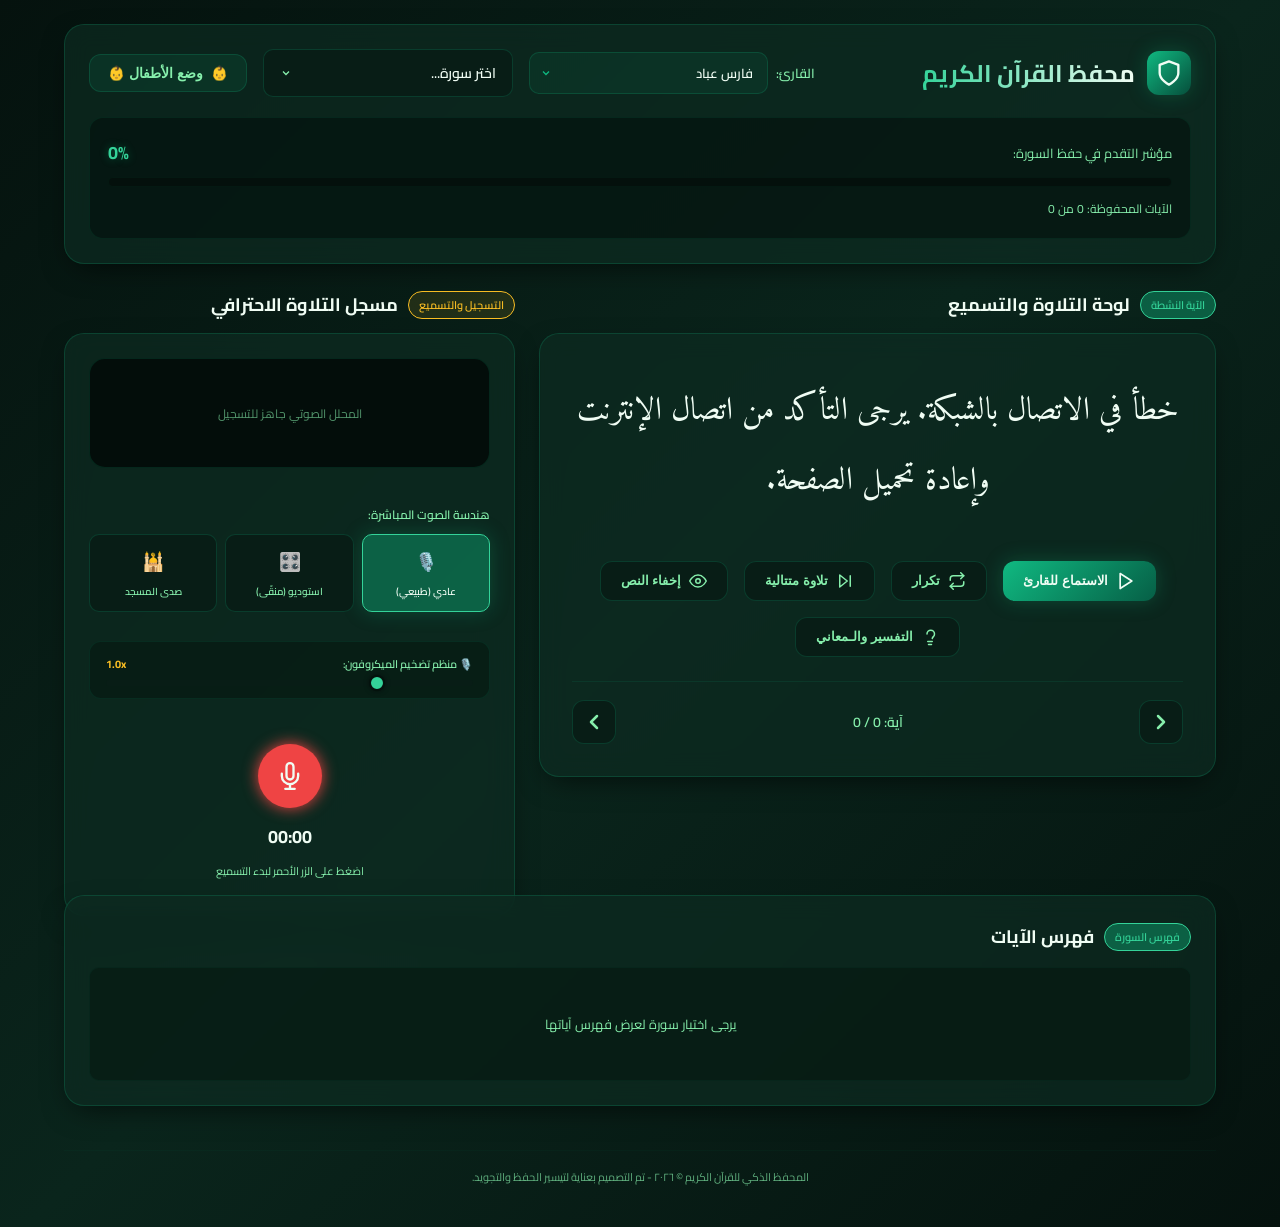
==== index.html @ 09eddca0 "إضافة قائمة الشيوخ الجدد (المنشاوي، الحصري، عبد الباسط، السديس، المعيقلي، والطنيجي) للتحفيظ" ====
<!DOCTYPE html>
<html lang="ar" dir="rtl">
<head>
    <meta charset="UTF-8">
    <meta name="viewport" content="width=device-width, initial-scale=1.0">
    <title>محفظ القرآن الكريم 🤲</title>
    
    <!-- Favicon (الشعار في المتصفح) -->
    <link rel="icon" type="image/svg+xml" href="data:image/svg+xml,%3Csvg xmlns='http://www.w3.org/2000/svg' viewBox='0 0 24 24' fill='%2310b981'%3E%3Cpath d='M12 22s8-4 8-10V5l-8-3-8 3v7c0 6 8 10 8 10z'/%3E%3C/svg%3E">
    
    <!-- وصف الموقع الأساسي للمتصفحات -->
    <meta name="description" content="تطبيق تفاعلي ذكي ومبسط لتسهيل حفظ وتسميع القرآن الكريم بصوتك، مع دعم صدى الصوت والتحقق التلقائي، ومصمم ليكون مناسباً وممتعاً للكبار والأطفال.">
    
    <!-- وسوم المعاينة للواتس اب ومنصات التواصل الاجتماعي (Open Graph / Facebook) -->
    <meta property="og:type" content="website">
    <meta property="og:title" content="محفظ القرآن الكريم 🤲">
    <meta property="og:description" content="تطبيق تفاعلي مبسط لحفظ وتسميع القرآن الكريم بصوتك. استمع للقراء المفضلين، سجل تلاوتك بصوت نقي أو بصدى صوت المسجد، وتابع تقدمك بكل سهولة. مناسب للأطفال والكبار.">
    <meta property="og:image" content="https://storm-aib.github.io/quran-memorizer/og-image.jpg">
    <meta property="og:image:secure_url" content="https://storm-aib.github.io/quran-memorizer/og-image.jpg">
    <meta property="og:image:type" content="image/jpeg">
    <meta property="og:image:width" content="1200">
    <meta property="og:image:height" content="630">
    
    <!-- Google Fonts: Amiri for Quranic Text, Cairo for Titles, Montserrat & Cairo for UI elements -->
    <link rel="preconnect" href="https://fonts.googleapis.com">
    <link rel="preconnect" href="https://fonts.gstatic.com" crossorigin>
    <link href="https://fonts.googleapis.com/css2?family=Amiri:ital,wght@0,400;0,700;1,400&family=Cairo:wght@400;600;700;800&family=Montserrat:wght@300;400;600;700&family=Reem+Kufi:wght@400;600;700&display=swap" rel="stylesheet">
    <link rel="stylesheet" href="styles.css">
</head>
<body>
    <!-- App Container -->
    <div class="app-container">
        
        <!-- 1. Header & Progress Tracker -->
        <header class="app-header">
            <div class="header-main">
                <div class="logo-area">
                    <div class="logo-icon">
                        <svg width="28" height="28" viewBox="0 0 24 24" fill="none" stroke="currentColor" stroke-width="2" stroke-linecap="round" stroke-linejoin="round"><path d="M12 22s8-4 8-10V5l-8-3-8 3v7c0 6 8 10 8 10z"/></svg>
                    </div>
                    <h1>محفظ القرآن الكريم <span class="kids-emoji">🤲</span></h1>
                </div>
                <div class="header-actions">
                    <!-- Reciter Selector -->
                    <div class="reciter-selector">
                        <label for="reciter-select">القارئ:</label>
                        <select id="reciter-select">
                            <option value="Fares_Abbad_64kbps" selected>فارس عباد</option>
                            <option value="Alafasy_64kbps">مشاري العفاسي</option>
                            <option value="Abdul_Basit_Murattal_64kbps">عبد الباسط عبد الصمد (مرتل)</option>
                            <option value="Minshawy_Murattal_128kbps">محمد صديق المنشاوي (مرتل)</option>
                            <option value="Minshawy_Teacher_128kbps">محمد صديق المنشاوي (المعلم 🧑‍🏫)</option>
                            <option value="Husary_64kbps">محمود خليل الحصري (مرتل)</option>
                            <option value="Husary_Muallim_128kbps">محمود خليل الحصري (المعلم 🧑‍🏫)</option>
                            <option value="Abdurrahmaan_As-Sudais_64kbps">عبد الرحمن السديس</option>
                            <option value="Maher_AlMuaiqly_64kbps">ماهر المعيقلي</option>
                            <option value="khalefa_al_tunaiji_64kbps">خليفة الطنيجي (المعلم للأطفال 🧒)</option>
                        </select>
                    </div>

                    <!-- Surah Search Select -->
                    <div class="search-select-container" id="surah-search-select">
                        <div class="search-select-trigger" id="surah-select-trigger">
                            <span id="selected-surah-label">اختر سورة...</span>
                            <svg width="12" height="12" viewBox="0 0 24 24" fill="none" stroke="currentColor" stroke-width="2.5"><polyline points="6 9 12 15 18 9"/></svg>
                        </div>
                        <div class="search-select-dropdown hidden" id="surah-select-dropdown">
                            <div class="search-select-search-box">
                                <input type="text" id="surah-search-input" placeholder="ابحث باسم السورة أو رقمها..." autocomplete="off">
                                <svg width="16" height="16" viewBox="0 0 24 24" fill="none" stroke="currentColor" stroke-width="2.5"><circle cx="11" cy="11" r="8"/><line x1="21" y1="21" x2="16.65" y2="16.65"/></svg>
                            </div>
                            <div class="search-select-options-list" id="surah-options-list">
                                <!-- Options will be dynamically injected here -->
                            </div>
                        </div>
                    </div>

                    <!-- Kids Mode Toggle -->
                    <button class="btn-toggle-kids" id="btn-kids-mode-toggle" title="تفعيل وضع الأطفال">
                        <span class="kids-mode-icon">👶</span>
                        <span class="kids-mode-label" id="kids-mode-label">وضع الأطفال</span>
                    </button>
                </div>
            </div>
            
            <!-- Memorization Tracker -->
            <div class="tracker-panel">
                <div class="tracker-info">
                    <span class="tracker-label">مؤشر التقدم في حفظ السورة:</span>
                    <span id="progress-text" class="tracker-percentage">0%</span>
                </div>
                <div class="progress-bar-container">
                    <div id="progress-fill" class="progress-bar-fill"></div>
                </div>
                <div class="tracker-stats-row">
                    <div class="tracker-stats">
                        <span id="recorded-count">الآيات المحفوظة: 0 من 0</span>
                    </div>
                    <div class="tracker-actions">
                        <button class="btn-tracker-action hidden" id="btn-play-user-surah" title="استمع للتسميع المتتالي الكامل بصوتك للسورة الحالية">
                            <svg class="icon-play" width="14" height="14" viewBox="0 0 24 24" fill="currentColor"><polygon points="5 3 19 12 5 21 5 3"/></svg>
                            <svg class="icon-pause hidden" width="14" height="14" viewBox="0 0 24 24" fill="currentColor"><rect x="6" y="4" width="4" height="16"/><rect x="14" y="4" width="4" height="16"/></svg>
                            <span>تشغيل تسميعي 🎧</span>
                        </button>
                        <button class="btn-tracker-action hidden" id="btn-export-user-surah" title="تجميع وتنزيل تلاوتك الكاملة للسورة بصيغة WAV">
                            <svg width="14" height="14" viewBox="0 0 24 24" fill="none" stroke="currentColor" stroke-width="2.5" stroke-linecap="round" stroke-linejoin="round"><path d="M21 15v4a2 2 0 0 1-2 2H5a2 2 0 0 1-2-2v-4"/><polyline points="7 10 12 15 17 10"/><line x1="12" y1="15" x2="12" y2="3"/></svg>
                            <span>تنزيل تلاوتتي بصيغة WAV 📥</span>
                        </button>
                    </div>
                </div>
            </div>
        </header>

        <!-- Main Content Area -->
        <main class="main-content">
            
            <!-- 2. Interactive Ayah Card -->
            <section class="card-section">
                <div class="section-title-wrapper">
                    <span class="badge">الآية النشطة</span>
                    <h2 class="section-title">لوحة التلاوة والتسميع <span class="kids-emoji">🎈</span></h2>
                </div>
                
                <div class="ayah-card" id="ayah-card-container">
                    <!-- Basmala placeholder if ayah is first in surah -->
                    <div id="basmala-container" class="basmala-text hidden">بِسْمِ اللَّهِ الرَّحْمَٰنِ الرَّحِيمِ</div>
                    
                    <!-- Quranic Text Area -->
                    <div class="ayah-text-display" id="ayah-display-box">
                        <div class="ayah-text" id="quran-text-container">
                            <!-- Words will be dynamically injected here for Karaoke effect -->
                            اضغط على سورة للبدء في الحفظ والتسميع
                        </div>
                    </div>
                    
                    <!-- Check Mode Cover Overlay (when hidden) -->
                    <div class="check-mode-overlay hidden" id="check-overlay">
                        <div class="overlay-content">
                            <svg width="48" height="48" viewBox="0 0 24 24" fill="none" stroke="currentColor" stroke-width="1.5"><path d="M1 12s4-8 11-8 11 8 11 8-4 8-11 8-11-8-11-8z"/><circle cx="12" cy="12" r="3"/></svg>
                            <p>وضع التسميع نشط (النص مموه)</p>
                            <span>انقر على النص بالأسفل لكشفه مؤقتاً عند النسيان</span>
                        </div>
                    </div>

                    <!-- Card Utility Footer (Controls) -->
                    <div class="card-controls">
                        <!-- Play Recitation -->
                        <button class="btn btn-primary" id="btn-listen" title="استمع لتلاوة الشيخ فارس عباد">
                            <svg class="icon-play" width="20" height="20" viewBox="0 0 24 24" fill="none" stroke="currentColor" stroke-width="2" stroke-linecap="round" stroke-linejoin="round"><polygon points="5 3 19 12 5 21 5 3"/></svg>
                            <svg class="icon-pause hidden" width="20" height="20" viewBox="0 0 24 24" fill="none" stroke="currentColor" stroke-width="2" stroke-linecap="round" stroke-linejoin="round"><rect x="6" y="4" width="4" height="16"/><rect x="14" y="4" width="4" height="16"/></svg>
                            <span>الاستماع للقارئ</span>
                        </button>
                        
                        <!-- Loop Mode Toggle -->
                        <button class="btn btn-secondary" id="btn-loop" title="تفعيل التكرار التلقائي للآية">
                            <svg width="18" height="18" viewBox="0 0 24 24" fill="none" stroke="currentColor" stroke-width="2" stroke-linecap="round" stroke-linejoin="round"><polyline points="17 1 21 5 17 9"/><path d="M3 11V9a4 4 0 0 1 4-4h14"/><polyline points="7 23 3 19 7 15"/><path d="M21 13v2a4 4 0 0 1-4 4H3"/></svg>
                            <span>تكرار</span>
                        </button>

                        <!-- Autoplay Toggle -->
                        <button class="btn btn-secondary" id="btn-autoplay" title="التشغيل التلقائي المتتالي للآيات">
                            <svg width="18" height="18" viewBox="0 0 24 24" fill="none" stroke="currentColor" stroke-width="2" stroke-linecap="round" stroke-linejoin="round"><polygon points="5 4 15 12 5 20 5 4"/><line x1="19" y1="5" x2="19" y2="19"/></svg>
                            <span>تلاوة متتالية</span>
                        </button>

                        <!-- Hide Text Toggle (Check Mode) -->
                        <button class="btn btn-secondary" id="btn-hide-text" title="إخفاء النص لاختبار الحفظ">
                            <!-- Eye icon (visible) -->
                            <svg class="icon-eye" width="18" height="18" viewBox="0 0 24 24" fill="none" stroke="currentColor" stroke-width="2" stroke-linecap="round" stroke-linejoin="round"><path d="M1 12s4-8 11-8 11 8 11 8-4 8-11 8-11-8-11-8z"/><circle cx="12" cy="12" r="3"/></svg>
                            <!-- Eye closed icon (hidden) -->
                            <svg class="icon-eye-off hidden" width="18" height="18" viewBox="0 0 24 24" fill="none" stroke="currentColor" stroke-width="2" stroke-linecap="round" stroke-linejoin="round"><path d="M17.94 17.94A10.07 10.07 0 0 1 12 20c-7 0-11-8-11-8a18.45 18.45 0 0 1 5.06-5.94M9.9 4.24A9.12 9.12 0 0 1 12 4c7 0 11 8 11 8a18.5 18.5 0 0 1-2.16 3.19m-6.72-1.07a3 3 0 1 1-4.24-4.24"/><line x1="1" y1="1" x2="23" y2="23"/></svg>
                            <span>إخفاء النص</span>
                        </button>

                        <!-- Tafsir Toggle -->
                        <button class="btn btn-secondary" id="btn-tafsir" title="عرض تفسير ومعاني الآية الميسر">
                            <svg width="18" height="18" viewBox="0 0 24 24" fill="none" stroke="currentColor" stroke-width="2" stroke-linecap="round" stroke-linejoin="round"><path d="M15 14c.2-1 .7-1.7 1.5-2.5 1-.9 1.5-2.2 1.5-3.5A5 5 0 0 0 8 8M9 18h6M10 22h4"/></svg>
                            <span>التفسير والـمعاني</span>
                        </button>
                    </div>

                    <!-- Tafsir Box (Explanations) -->
                    <div class="tafsir-container hidden" id="tafsir-container">
                        <div class="tafsir-header">💡 التفسير الميسر للآية:</div>
                        <p class="tafsir-text" id="tafsir-text-content">جاري تحميل التفسير...</p>
                    </div>

                    <!-- Navigation Bar -->
                    <div class="card-navigation">
                        <button class="nav-arrow" id="btn-prev-ayah" title="الآية السابقة">
                            <svg width="24" height="24" viewBox="0 0 24 24" fill="none" stroke="currentColor" stroke-width="2.5" stroke-linecap="round" stroke-linejoin="round"><polyline points="9 18 15 12 9 6"/></svg>
                        </button>
                        <span class="ayah-index-display" id="ayah-index-text">آية: 0 / 0</span>
                        <button class="nav-arrow" id="btn-next-ayah" title="الآية التالية">
                            <svg width="24" height="24" viewBox="0 0 24 24" fill="none" stroke="currentColor" stroke-width="2.5" stroke-linecap="round" stroke-linejoin="round"><polyline points="15 18 9 12 15 6"/></svg>
                        </button>
                    </div>
                </div>
            </section>

            <!-- 3. Professional Recorder -->
            <section class="recorder-section">
                <div class="section-title-wrapper">
                    <span class="badge badge-accent">التسجيل والتسميع</span>
                    <h2 class="section-title">مسجل التلاوة الاحترافي <span class="kids-emoji">🧸</span></h2>
                </div>

                <div class="recorder-card">
                    <!-- Live Visualizer Container -->
                    <div class="visualizer-container">
                        <canvas id="visualizer" class="visualizer-canvas"></canvas>
                        <div class="visualizer-fallback-text" id="visualizer-text">المحلل الصوتي جاهز للتسجيل</div>
                    </div>

                    <!-- Audio Effect Modes Selection -->
                    <div class="audio-modes-selector">
                        <span class="selector-title">هندسة الصوت المباشرة:</span>
                        <div class="modes-grid">
                            <label class="mode-option active">
                                <input type="radio" name="audio-mode" value="normal" checked>
                                <div class="mode-box">
                                    <div class="mode-icon">🎙️</div>
                                    <span class="mode-name">عادي (طبيعي)</span>
                                </div>
                            </label>
                            <label class="mode-option">
                                <input type="radio" name="audio-mode" value="studio">
                                <div class="mode-box">
                                    <div class="mode-icon">🎛️</div>
                                    <span class="mode-name">استوديو (منقّى)</span>
                                </div>
                            </label>
                            <label class="mode-option">
                                <input type="radio" name="audio-mode" value="echo">
                                <div class="mode-box">
                                    <div class="mode-icon">🕌</div>
                                    <span class="mode-name">صدى المسجد</span>
                                </div>
                            </label>
                        </div>
                    </div>

                    <!-- Audio Sliders Controls -->
                    <div class="audio-sliders-panel" id="audio-sliders-panel">
                        <div class="slider-control-group">
                            <div class="slider-label-row">
                                <span>🎙️ منظم تضخيم الميكروفون:</span>
                                <span class="slider-value" id="val-slider-gain">1.0x</span>
                            </div>
                            <input type="range" id="slider-gain" min="0.5" max="2.5" step="0.1" value="1.0" class="custom-range-slider">
                        </div>
                        
                        <div class="slider-control-group hidden" id="group-slider-reverb">
                            <div class="slider-label-row">
                                <span>🕌 منظم عمق صدى الصوت:</span>
                                <span class="slider-value" id="val-slider-reverb">0.65x</span>
                            </div>
                            <input type="range" id="slider-reverb" min="0.1" max="1.0" step="0.05" value="0.65" class="custom-range-slider">
                        </div>
                    </div>

                    <!-- Main Recording Controls -->
                    <div class="recording-controls">
                        <!-- Record Button -->
                        <button class="record-btn" id="btn-record-main" title="ابدأ تسجيل صوتك للآية الحالية">
                            <span class="record-ring"></span>
                            <span class="record-core"></span>
                            <!-- Record mic icon -->
                            <svg class="record-icon" width="28" height="28" viewBox="0 0 24 24" fill="none" stroke="currentColor" stroke-width="2" stroke-linecap="round" stroke-linejoin="round"><path d="M12 1a3 3 0 0 0-3 3v8a3 3 0 0 0 6 0V4a3 3 0 0 0-3-3z"/><path d="M19 10v2a7 7 0 0 1-14 0v-2"/><line x1="12" y1="19" x2="12" y2="23"/><line x1="8" y1="23" x2="16" y2="23"/></svg>
                            <!-- Stop square icon -->
                            <svg class="stop-icon hidden" width="24" height="24" viewBox="0 0 24 24" fill="currentColor"><rect x="4" y="4" width="16" height="16" rx="2"/></svg>
                        </button>
                        <div class="recording-timer" id="record-timer">00:00</div>
                        <div class="recording-status-text" id="record-status">اضغط على الزر الأحمر لبدء التسميع</div>
                    </div>

                    <!-- User Playback Container (Dynamically shown when recording exists) -->
                    <div class="user-playback-area hidden" id="playback-area">
                        <div class="divider"></div>
                        <div class="playback-header">
                            <span>تسميعك الصوتي للآية النشطة:</span>
                            <button class="btn-delete-recording" id="btn-delete-rec" title="حذف هذا التسجيل">
                                <svg width="16" height="16" viewBox="0 0 24 24" fill="none" stroke="currentColor" stroke-width="2" stroke-linecap="round" stroke-linejoin="round"><polyline points="3 6 5 6 21 6"/><path d="M19 6v14a2 2 0 0 1-2 2H7a2 2 0 0 1-2-2V6m3 0V4a2 2 0 0 1 2-2h4a2 2 0 0 1 2 2v2"/><line x1="10" y1="11" x2="10" y2="17"/><line x1="14" y1="11" x2="14" y2="17"/></svg>
                                <span>حذف</span>
                            </button>
                        </div>
                        
                        <!-- Custom Audio Player for recorded audio -->
                        <div class="custom-audio-player">
                            <button class="player-play-btn" id="btn-play-recorded">
                                <svg class="play-svg" width="16" height="16" viewBox="0 0 24 24" fill="currentColor"><polygon points="5 3 19 12 5 21 5 3"/></svg>
                                <svg class="pause-svg hidden" width="16" height="16" viewBox="0 0 24 24" fill="currentColor"><rect x="6" y="4" width="4" height="16"/><rect x="14" y="4" width="4" height="16"/></svg>
                            </button>
                            <div class="player-progress-container" id="player-progress-bar">
                                <div class="player-progress-fill" id="player-progress-fill"></div>
                            </div>
                            <span class="player-time" id="player-time-display">00:00</span>
                        </div>
                    </div>
                </div>
            </section>
        </main>

        <!-- 4. Surah Index Directory -->
        <section class="index-section">
            <div class="section-title-wrapper">
                <span class="badge">فهرس السورة</span>
                <h2 id="index-title" class="section-title">فهرس الآيات <span class="kids-emoji">🌈</span></h2>
            </div>
            
            <div class="index-container">
                <div class="ayah-grid-list" id="ayah-index-list">
                    <!-- Ayah cells will be dynamically injected here -->
                    <div class="empty-state-text">يرجى اختيار سورة لعرض فهرس آياتها</div>
                </div>
            </div>
        </section>

        <!-- Footer -->
        <footer class="app-footer">
            <p>المحفظ الذكي للقرآن الكريم © ٢٠٢٦ - تم التصميم بعناية لتيسير الحفظ والتجويد.</p>
        </footer>
    </div>

    <!-- Hidden audio element for recitations -->
    <audio id="reciter-audio-element" crossorigin="anonymous"></audio>

    <script src="app.js"></script>
</body>
</html>
---- styles.css ----
/* Stylesheet for Smart Quran Memorizer - Luxury Dark Emerald Theme */

:root {
    --bg-main: #05120e;
    --bg-gradient: linear-gradient(135deg, #05120e 0%, #0a251c 50%, #05120e 100%);
    --bg-card: rgba(13, 43, 34, 0.7);
    --bg-card-hover: rgba(18, 56, 45, 0.8);
    --bg-input: #081d16;
    
    --primary: #10b981;
    --primary-glow: rgba(16, 185, 129, 0.4);
    --primary-light: #34d399;
    --accent: #fbbf24;
    --accent-glow: rgba(251, 191, 36, 0.5);
    --danger: #ef4444;
    --danger-glow: rgba(239, 68, 68, 0.4);
    
    --text-main: #f0fdf4;
    --text-muted: #86efac;
    --text-dark: #062f21;
    
    --border-color: rgba(16, 185, 129, 0.2);
    --border-hover: rgba(52, 211, 153, 0.5);
    
    --shadow-main: 0 10px 30px -10px rgba(0, 0, 0, 0.7);
    --shadow-glow: 0 0 20px rgba(16, 185, 129, 0.25);
    --shadow-accent-glow: 0 0 15px rgba(251, 191, 36, 0.3);
    
    --font-quran: 'Amiri', Georgia, serif;
    --font-title: 'Cairo', system-ui, -apple-system, sans-serif;
    --font-ui: 'Cairo', 'Montserrat', system-ui, sans-serif;
}

/* Reset & Global Styles */
* {
    margin: 0;
    padding: 0;
    box-sizing: border-box;
}

body {
    background-color: var(--bg-main);
    background-image: var(--bg-gradient);
    color: var(--text-main);
    font-family: var(--font-ui), sans-serif;
    min-height: 100vh;
    display: flex;
    justify-content: center;
    overflow-x: hidden;
}

/* Scrollbar styling */
::-webkit-scrollbar {
    width: 8px;
}
::-webkit-scrollbar-track {
    background: var(--bg-main);
}
::-webkit-scrollbar-thumb {
    background: var(--bg-card);
    border-radius: 4px;
    border: 2px solid var(--bg-main);
}
::-webkit-scrollbar-thumb:hover {
    background: var(--primary);
}

/* App Layout Container */
.app-container {
    width: 100%;
    max-width: 1200px;
    padding: 24px;
    display: flex;
    flex-direction: column;
    gap: 24px;
}

/* 1. Header & Progress Tracker */
.app-header {
    background: var(--bg-card);
    backdrop-filter: blur(12px);
    -webkit-backdrop-filter: blur(12px);
    border: 1px solid var(--border-color);
    border-radius: 20px;
    padding: 24px;
    box-shadow: var(--shadow-main);
}

.header-main {
    display: flex;
    justify-content: space-between;
    align-items: center;
    flex-wrap: wrap;
    gap: 20px;
    margin-bottom: 20px;
}

.logo-area {
    display: flex;
    align-items: center;
    gap: 12px;
}

.logo-icon {
    width: 44px;
    height: 44px;
    background: linear-gradient(135deg, var(--primary) 0%, #064e3b 100%);
    border-radius: 12px;
    display: flex;
    align-items: center;
    justify-content: center;
    color: var(--text-main);
    box-shadow: var(--shadow-glow);
}

.logo-area h1 {
    font-family: var(--font-title);
    font-size: 24px;
    font-weight: 700;
    background: linear-gradient(to left, var(--text-main), var(--primary-light));
    -webkit-background-clip: text;
    -webkit-text-fill-color: transparent;
}

/* Surah Selector Custom Styles */
.surah-selector-wrapper {
    display: flex;
    align-items: center;
    gap: 12px;
}

.surah-selector-wrapper label {
    font-size: 14px;
    color: var(--text-muted);
}

/* Custom Search Select Container */
.search-select-container {
    position: relative;
    width: 250px;
    z-index: 100;
}

.search-select-trigger {
    background-color: var(--bg-input);
    border: 1px solid var(--border-color);
    border-radius: 10px;
    padding: 10px 16px;
    color: var(--text-main);
    font-size: 14px;
    font-weight: 600;
    cursor: pointer;
    display: flex;
    justify-content: space-between;
    align-items: center;
    transition: all 0.3s ease;
    user-select: none;
    direction: rtl;
    gap: 8px;
}

.search-select-trigger:hover, 
.search-select-container.open .search-select-trigger {
    border-color: var(--primary-light);
    box-shadow: 0 0 10px var(--primary-glow);
}

.search-select-trigger svg {
    transition: transform 0.3s ease;
    color: var(--text-muted);
}

.search-select-container.open .search-select-trigger svg {
    transform: rotate(180deg);
    color: var(--primary-light);
}

.search-select-dropdown {
    position: absolute;
    top: calc(100% + 6px);
    right: 0;
    left: 0;
    background: #071c15;
    border: 1px solid var(--border-hover);
    border-radius: 12px;
    box-shadow: var(--shadow-main), 0 0 15px rgba(0,0,0,0.5);
    overflow: hidden;
    display: flex;
    flex-direction: column;
    max-height: 320px;
    animation: scale-up-dropdown 0.2s cubic-bezier(0.4, 0, 0.2, 1);
}

@keyframes scale-up-dropdown {
    from {
        opacity: 0;
        transform: scale(0.95) translateY(-5px);
    }
    to {
        opacity: 1;
        transform: scale(1) translateY(0);
    }
}

.search-select-dropdown.hidden {
    display: none !important;
}

.search-select-search-box {
    padding: 10px;
    border-bottom: 1px solid rgba(16, 185, 129, 0.15);
    position: relative;
    display: flex;
    align-items: center;
    background: #04100c;
}

.search-select-search-box input {
    width: 100%;
    background: var(--bg-input);
    border: 1px solid var(--border-color);
    border-radius: 8px;
    padding: 8px 36px 8px 12px; /* Extra padding on the right for the search icon */
    color: var(--text-main);
    font-size: 13px;
    outline: none;
    text-align: right;
    direction: rtl;
    font-family: var(--font-ui), sans-serif;
    transition: border-color 0.3s;
}

.search-select-search-box input:focus {
    border-color: var(--primary-light);
}

.search-select-search-box svg {
    position: absolute;
    right: 20px;
    color: var(--text-muted);
    pointer-events: none;
}

.search-select-options-list {
    overflow-y: auto;
    max-height: 250px;
    display: flex;
    flex-direction: column;
}

.search-select-option {
    padding: 10px 16px;
    font-size: 13.5px;
    color: var(--text-main);
    cursor: pointer;
    text-align: right;
    direction: rtl;
    transition: all 0.2s ease;
    display: flex;
    justify-content: space-between;
    align-items: center;
}

.search-select-option:hover {
    background-color: rgba(16, 185, 129, 0.15);
    color: var(--primary-light);
    padding-right: 20px; /* Slight slide effect */
}

.search-select-option.active {
    background-color: var(--primary-glow);
    color: var(--primary-light);
    font-weight: 700;
    border-right: 3px solid var(--primary-light);
}

.search-select-option-meta {
    font-size: 11px;
    color: var(--text-muted);
    font-family: var(--font-ui);
}

/* Memorization Progress Tracker Panel */
.tracker-panel {
    background: rgba(4, 15, 12, 0.6);
    border-radius: 14px;
    padding: 18px;
    border: 1px solid rgba(16, 185, 129, 0.1);
}

.tracker-info {
    display: flex;
    justify-content: space-between;
    align-items: center;
    margin-bottom: 8px;
}

.tracker-label {
    font-size: 13px;
    color: var(--text-muted);
}

.tracker-percentage {
    font-size: 18px;
    font-weight: 700;
    color: var(--primary-light);
    text-shadow: 0 0 8px var(--primary-glow);
}

.progress-bar-container {
    height: 10px;
    background: #04100c;
    border-radius: 6px;
    overflow: hidden;
    margin-bottom: 8px;
    border: 1px solid rgba(16, 185, 129, 0.05);
}

.progress-bar-fill {
    height: 100%;
    width: 0%;
    background: linear-gradient(90deg, var(--primary) 0%, var(--primary-light) 100%);
    box-shadow: 0 0 10px var(--primary-light);
    border-radius: 6px;
    transition: width 0.5s cubic-bezier(0.4, 0, 0.2, 1);
}

.tracker-stats {
    font-size: 12px;
    color: var(--text-muted);
    text-align: left;
}

/* Main Content Area Styling */
.main-content {
    display: grid;
    grid-template-columns: 1.2fr 0.8fr;
    gap: 24px;
}

@media (max-width: 900px) {
    .main-content {
        grid-template-columns: 1fr;
    }
}

/* Titles and Badges */
.section-title-wrapper {
    display: flex;
    align-items: center;
    gap: 10px;
    margin-bottom: 12px;
}

.badge {
    background: var(--primary-glow);
    border: 1px solid var(--primary-light);
    color: var(--primary-light);
    padding: 3px 10px;
    border-radius: 30px;
    font-size: 11px;
    font-weight: 600;
}

.badge-accent {
    background: rgba(251, 191, 36, 0.1);
    border: 1px solid var(--accent);
    color: var(--accent);
}

.section-title {
    font-family: var(--font-title);
    font-size: 18px;
    color: var(--text-main);
}

/* 2. Interactive Ayah Card */
.ayah-card {
    background: var(--bg-card);
    backdrop-filter: blur(12px);
    -webkit-backdrop-filter: blur(12px);
    border: 1px solid var(--border-color);
    border-radius: 20px;
    padding: 32px;
    min-height: 280px;
    display: flex;
    flex-direction: column;
    justify-content: space-between;
    gap: 24px;
    position: relative;
    box-shadow: var(--shadow-main);
    transition: border-color 0.3s ease;
}

.ayah-card:hover {
    border-color: var(--border-hover);
}

/* Basmala Text */
.basmala-text {
    font-family: var(--font-quran);
    font-size: 24px;
    text-align: center;
    color: var(--accent);
    margin-bottom: -10px;
    text-shadow: var(--shadow-accent-glow);
}

.basmala-text.hidden {
    display: none;
}

/* Ayah Display Container */
.ayah-text-display {
    text-align: center;
    flex-grow: 1;
    display: flex;
    align-items: center;
    justify-content: center;
    padding: 10px 0;
}

.ayah-text {
    font-family: var(--font-quran);
    font-size: 32px;
    line-height: 2.2;
    text-align: center;
    direction: rtl;
    width: 100%;
    color: var(--text-main);
    transition: filter 0.3s ease;
}

/* Quranic Word Styling for Karaoke */
.quran-word {
    display: inline-block;
    padding: 0 4px;
    margin: 2px 2px;
    border-radius: 4px;
    transition: all 0.25s ease;
}

.quran-word.highlighted {
    color: var(--accent);
    text-shadow: 0 0 12px var(--accent-glow);
    background: rgba(251, 191, 36, 0.08);
    transform: scale(1.08);
}

/* Blur Filter for check mode */
.ayah-text.blurred {
    filter: blur(8px);
    user-select: none;
    cursor: pointer;
}

/* Reveal temporarily when user clicks */
.ayah-text.blurred:active,
.ayah-text.blurred.reveal-temp {
    filter: blur(0px);
}

/* Check Mode Overlay Notification */
.check-mode-overlay {
    position: absolute;
    top: 0;
    left: 0;
    right: 0;
    bottom: 84px; /* Stop before controls */
    background: rgba(5, 18, 14, 0.85);
    backdrop-filter: blur(4px);
    border-radius: 20px 20px 0 0;
    display: flex;
    align-items: center;
    justify-content: center;
    opacity: 1;
    transition: all 0.3s ease;
    z-index: 10;
    pointer-events: none; /* Let clicks pass through to text underneath */
}

.check-mode-overlay.hidden {
    display: none;
    opacity: 0;
}

.overlay-content {
    text-align: center;
    color: var(--accent);
    padding: 20px;
    display: flex;
    flex-direction: column;
    align-items: center;
    gap: 12px;
}

.overlay-content p {
    font-size: 16px;
    font-weight: 600;
}

.overlay-content span {
    font-size: 11px;
    color: var(--text-muted);
}

/* Card Controls Footer */
.card-controls {
    display: flex;
    justify-content: center;
    gap: 16px;
    flex-wrap: wrap;
    margin-top: 10px;
    z-index: 15; /* Stay above overlay */
}

.btn {
    display: flex;
    align-items: center;
    gap: 8px;
    padding: 10px 20px;
    border-radius: 12px;
    font-size: 13px;
    font-weight: 600;
    cursor: pointer;
    border: none;
    transition: all 0.3s cubic-bezier(0.4, 0, 0.2, 1);
}

.btn-primary {
    background: linear-gradient(135deg, var(--primary) 0%, #065f46 100%);
    color: var(--text-main);
    box-shadow: var(--shadow-glow);
}

.btn-primary:hover {
    transform: translateY(-2px);
    box-shadow: 0 0 15px var(--primary);
}

.btn-primary:active {
    transform: translateY(0);
}

.btn-secondary {
    background: var(--bg-input);
    border: 1px solid var(--border-color);
    color: var(--text-muted);
}

.btn-secondary:hover {
    border-color: var(--primary-light);
    color: var(--text-main);
    transform: translateY(-2px);
}

.btn-secondary.active {
    background: var(--primary-glow);
    border-color: var(--primary-light);
    color: var(--text-main);
    box-shadow: var(--shadow-glow);
}

.btn-secondary.active .icon-eye {
    display: none;
}
.btn-secondary.active .icon-eye-off {
    display: inline-block;
}

.icon-eye-off.hidden, .icon-pause.hidden, .hidden {
    display: none !important;
}

/* Card Navigation Area */
.card-navigation {
    display: flex;
    justify-content: space-between;
    align-items: center;
    border-top: 1px solid rgba(16, 185, 129, 0.1);
    padding-top: 18px;
    z-index: 15;
}

.nav-arrow {
    background: var(--bg-input);
    border: 1px solid var(--border-color);
    width: 44px;
    height: 44px;
    border-radius: 12px;
    display: flex;
    align-items: center;
    justify-content: center;
    color: var(--text-muted);
    cursor: pointer;
    transition: all 0.3s ease;
}

.nav-arrow:hover {
    border-color: var(--primary-light);
    color: var(--primary-light);
    transform: scale(1.05);
}

.nav-arrow:active {
    transform: scale(0.95);
}

.ayah-index-display {
    font-size: 14px;
    font-weight: 600;
    color: var(--text-muted);
    font-family: var(--font-ui);
}

/* 3. Professional Recorder Card */
.recorder-card {
    background: var(--bg-card);
    backdrop-filter: blur(12px);
    -webkit-backdrop-filter: blur(12px);
    border: 1px solid var(--border-color);
    border-radius: 20px;
    padding: 24px;
    height: 100%;
    display: flex;
    flex-direction: column;
    justify-content: space-between;
    gap: 20px;
    box-shadow: var(--shadow-main);
}

/* Visualizer Container styling */
.visualizer-container {
    background: #030d0a;
    border: 1px solid rgba(16, 185, 129, 0.15);
    border-radius: 16px;
    height: 110px;
    position: relative;
    overflow: hidden;
    display: flex;
    align-items: center;
    justify-content: center;
}

.visualizer-canvas {
    width: 100%;
    height: 100%;
    position: absolute;
    top: 0;
    left: 0;
}

.visualizer-fallback-text {
    font-size: 12px;
    color: var(--text-muted);
    z-index: 5;
    pointer-events: none;
    opacity: 0.6;
}

/* Audio Modes Selector Style */
.audio-modes-selector {
    display: flex;
    flex-direction: column;
    gap: 8px;
}

.selector-title {
    font-size: 12px;
    color: var(--text-muted);
    font-weight: 600;
}

.modes-grid {
    display: grid;
    grid-template-columns: repeat(3, 1fr);
    gap: 8px;
}

.mode-option {
    cursor: pointer;
}

.mode-option input {
    display: none;
}

.mode-box {
    background: var(--bg-input);
    border: 1px solid var(--border-color);
    border-radius: 10px;
    padding: 10px 4px;
    text-align: center;
    display: flex;
    flex-direction: column;
    align-items: center;
    gap: 4px;
    transition: all 0.3s ease;
    user-select: none;
}

.mode-icon {
    font-size: 18px;
}

.mode-name {
    font-size: 10px;
    font-weight: 600;
    color: var(--text-muted);
}

/* Radio button active styling */
.mode-option input:checked + .mode-box {
    background: var(--primary-glow);
    border-color: var(--primary-light);
    box-shadow: var(--shadow-glow);
}

.mode-option input:checked + .mode-box .mode-name {
    color: var(--text-main);
}

.mode-option:hover .mode-box {
    border-color: var(--border-hover);
    transform: translateY(-2px);
}

/* Main Record button styling */
.recording-controls {
    display: flex;
    flex-direction: column;
    align-items: center;
    gap: 8px;
    padding: 10px 0;
}

.record-btn {
    width: 64px;
    height: 64px;
    border-radius: 50%;
    background: var(--danger);
    border: none;
    cursor: pointer;
    position: relative;
    display: flex;
    align-items: center;
    justify-content: center;
    color: var(--text-main);
    box-shadow: 0 0 15px var(--danger);
    transition: all 0.3s cubic-bezier(0.4, 0, 0.2, 1);
}

.record-btn:hover {
    transform: scale(1.05);
    background: #ff4d4d;
    box-shadow: 0 0 20px #ff4d4d;
}

.record-ring {
    position: absolute;
    top: -6px;
    left: -6px;
    right: -6px;
    bottom: -6px;
    border-radius: 50%;
    border: 2px solid var(--danger);
    opacity: 0;
    transition: all 0.3s ease;
}

/* Pulsing ring animation when recording */
.record-btn.recording .record-ring {
    animation: pulse-ring 1.5s infinite;
    opacity: 1;
}

.record-btn.recording {
    background: #111;
    box-shadow: 0 0 15px rgba(255, 255, 255, 0.1);
    color: var(--danger);
}

.record-btn.recording:hover {
    background: #222;
}

.record-btn.recording .record-icon {
    display: none;
}
.record-btn.recording .stop-icon {
    display: block;
}

.recording-timer {
    font-size: 18px;
    font-weight: 700;
    color: var(--text-main);
    font-family: var(--font-ui);
    margin-top: 4px;
}

.recording-status-text {
    font-size: 11px;
    color: var(--text-muted);
}

@keyframes pulse-ring {
    0% {
        transform: scale(0.95);
        opacity: 0.8;
    }
    50% {
        transform: scale(1.15);
        opacity: 0.3;
    }
    100% {
        transform: scale(0.95);
        opacity: 0.8;
    }
}

/* User Playback Panel */
.user-playback-area {
    display: flex;
    flex-direction: column;
    gap: 10px;
    animation: slide-down 0.4s cubic-bezier(0.4, 0, 0.2, 1);
}

@keyframes slide-down {
    from {
        opacity: 0;
        transform: translateY(-10px);
    }
    to {
        opacity: 1;
        transform: translateY(0);
    }
}

.divider {
    height: 1px;
    background: rgba(16, 185, 129, 0.1);
    margin: 5px 0;
}

.playback-header {
    display: flex;
    justify-content: space-between;
    align-items: center;
    font-size: 12px;
    color: var(--text-muted);
    font-weight: 600;
}

.btn-delete-recording {
    background: transparent;
    border: none;
    color: var(--danger);
    cursor: pointer;
    font-size: 11px;
    display: flex;
    align-items: center;
    gap: 4px;
    padding: 4px 8px;
    border-radius: 6px;
    transition: background 0.3s;
}

.btn-delete-recording:hover {
    background: rgba(239, 68, 68, 0.1);
}

/* Custom Audio Player styles */
.custom-audio-player {
    background: var(--bg-input);
    border: 1px solid var(--border-color);
    border-radius: 10px;
    padding: 8px 12px;
    display: flex;
    align-items: center;
    gap: 12px;
}

.player-play-btn {
    width: 32px;
    height: 32px;
    border-radius: 50%;
    background: var(--primary);
    border: none;
    cursor: pointer;
    display: flex;
    align-items: center;
    justify-content: center;
    color: var(--text-dark);
    transition: all 0.3s;
}

.player-play-btn:hover {
    transform: scale(1.08);
    background: var(--primary-light);
    box-shadow: var(--shadow-glow);
}

.player-progress-container {
    flex-grow: 1;
    height: 6px;
    background: #04100c;
    border-radius: 3px;
    cursor: pointer;
    position: relative;
    overflow: hidden;
}

.player-progress-fill {
    height: 100%;
    width: 0%;
    background: var(--primary-light);
    border-radius: 3px;
}

.player-time {
    font-size: 11px;
    color: var(--text-muted);
    font-family: var(--font-ui);
}

/* 4. Surah Index Section */
.index-section {
    background: var(--bg-card);
    backdrop-filter: blur(12px);
    -webkit-backdrop-filter: blur(12px);
    border: 1px solid var(--border-color);
    border-radius: 20px;
    padding: 24px;
    box-shadow: var(--shadow-main);
}

.index-container {
    margin-top: 14px;
    max-height: 250px;
    overflow-y: auto;
    padding: 4px;
    border-radius: 10px;
    background: rgba(4, 15, 12, 0.4);
    border: 1px solid rgba(16, 185, 129, 0.05);
}

/* Scrollbar adjustment for index */
.index-container::-webkit-scrollbar {
    width: 6px;
}
.index-container::-webkit-scrollbar-thumb {
    background: rgba(16, 185, 129, 0.15);
}

.ayah-grid-list {
    display: grid;
    grid-template-columns: repeat(auto-fill, minmax(68px, 1fr));
    gap: 12px;
}

.empty-state-text {
    grid-column: 1 / -1;
    text-align: center;
    font-size: 13px;
    color: var(--text-muted);
    padding: 40px 0;
}

/* Ayah Grid Cells */
.ayah-grid-cell {
    background: var(--bg-input);
    border: 1px solid var(--border-color);
    border-radius: 10px;
    height: 48px;
    display: flex;
    align-items: center;
    justify-content: center;
    font-size: 13px;
    font-weight: 600;
    color: var(--text-muted);
    cursor: pointer;
    position: relative;
    user-select: none;
    transition: all 0.3s ease;
}

.ayah-grid-cell:hover {
    border-color: var(--primary-light);
    color: var(--text-main);
    transform: translateY(-2px);
}

.ayah-grid-cell.active {
    background: var(--primary-glow);
    border-color: var(--primary-light);
    color: var(--text-main);
    box-shadow: 0 0 10px var(--primary-glow);
    font-weight: 700;
}

/* Small circle indicator for recorded verses */
.ayah-grid-cell.recorded::after {
    content: "";
    position: absolute;
    top: 6px;
    right: 6px;
    width: 7px;
    height: 7px;
    background-color: var(--primary-light);
    border-radius: 50%;
    box-shadow: 0 0 6px var(--primary-light);
    animation: bounce-in 0.4s ease;
}

@keyframes bounce-in {
    0% { transform: scale(0); }
    70% { transform: scale(1.3); }
    100% { transform: scale(1); }
}

/* Footer Section */
.app-footer {
    text-align: center;
    padding: 16px 0;
    font-size: 11px;
    color: var(--text-muted);
    opacity: 0.7;
    border-top: 1px solid rgba(16, 185, 129, 0.05);
    margin-top: 20px;
}

/* Tafsir Container styling */
.tafsir-container {
    background: rgba(251, 191, 36, 0.04);
    border: 1px dashed rgba(251, 191, 36, 0.25);
    border-radius: 14px;
    padding: 18px;
    margin-top: 14px;
    text-align: right;
    direction: rtl;
    animation: slide-down-tafsir 0.3s cubic-bezier(0.4, 0, 0.2, 1);
}

@keyframes slide-down-tafsir {
    from {
        opacity: 0;
        transform: translateY(-8px);
    }
    to {
        opacity: 1;
        transform: translateY(0);
    }
}

.tafsir-container.hidden {
    display: none !important;
}

.tafsir-header {
    font-family: var(--font-title);
    font-size: 14px;
    font-weight: 700;
    color: var(--accent);
    margin-bottom: 8px;
    display: flex;
    align-items: center;
    gap: 8px;
}

.tafsir-text {
    font-size: 14.5px;
    line-height: 1.8;
    color: var(--text-main);
    font-family: var(--font-ui), sans-serif;
    font-weight: 400;
}

/* --- Kids Mode Styles & General Header Layout Adjustment --- */

.header-actions {
    display: flex;
    align-items: center;
    gap: 16px;
    flex-wrap: wrap;
}

/* Reciter Selector Styling */
.reciter-selector {
    display: flex;
    align-items: center;
    gap: 8px;
}

.reciter-selector label {
    font-size: 13px;
    font-weight: 600;
    color: var(--text-muted);
    white-space: nowrap;
}

.reciter-selector select {
    padding: 8px 14px;
    border-radius: 10px;
    background: var(--card-bg, rgba(16, 185, 129, 0.08));
    border: 1px solid var(--border-color);
    color: var(--text-main);
    font-family: 'Cairo', sans-serif;
    font-size: 13px;
    font-weight: 600;
    cursor: pointer;
    outline: none;
    transition: all 0.3s ease;
    appearance: none;
    -webkit-appearance: none;
    -moz-appearance: none;
    padding-left: 28px;
    background-image: url("data:image/svg+xml,%3Csvg xmlns='http://www.w3.org/2000/svg' width='12' height='12' viewBox='0 0 24 24' fill='none' stroke='%2310b981' stroke-width='2.5'%3E%3Cpolyline points='6 9 12 15 18 9'/%3E%3C/svg%3E");
    background-repeat: no-repeat;
    background-position: left 10px center;
}

.reciter-selector select:hover {
    border-color: var(--primary-light);
    background-color: rgba(16, 185, 129, 0.15);
}

.reciter-selector select:focus {
    border-color: var(--primary);
    box-shadow: 0 0 0 3px rgba(16, 185, 129, 0.15);
}

.reciter-selector select option {
    background: #0a1f17;
    color: var(--text-main);
    padding: 8px;
}

.btn-toggle-kids {
    display: flex;
    align-items: center;
    gap: 8px;
    padding: 10px 18px;
    border-radius: 12px;
    background: rgba(16, 185, 129, 0.1);
    border: 1px solid var(--border-color);
    color: var(--text-muted);
    font-size: 13.5px;
    font-weight: 600;
    cursor: pointer;
    transition: all 0.3s cubic-bezier(0.4, 0, 0.2, 1);
    user-select: none;
}

.btn-toggle-kids:hover {
    background: rgba(16, 185, 129, 0.2);
    border-color: var(--primary-light);
    color: var(--text-main);
    transform: translateY(-2px);
    box-shadow: var(--shadow-glow);
}

.btn-toggle-kids:active {
    transform: translateY(0);
}

.kids-emoji {
    display: none;
}

body.kids-mode .kids-emoji {
    display: inline-block;
    animation: kids-bounce-emoji 1s ease infinite alternate;
}

@keyframes kids-bounce-emoji {
    from { transform: translateY(0) scale(1); }
    to { transform: translateY(-4px) scale(1.1); }
}

body.kids-mode {
    --bg-main: #f0fdf4;
    --bg-gradient: linear-gradient(135deg, #fffbeb 0%, #f0fdf4 50%, #e0f2fe 100%);
    --bg-card: #ffffff;
    --bg-card-hover: #fdfdfd;
    --bg-input: #f1f5f9;
    
    --primary: #22c55e;
    --primary-glow: rgba(34, 197, 94, 0.15);
    --primary-light: #4ade80;
    --accent: #f59e0b;
    --accent-glow: rgba(245, 158, 11, 0.2);
    --danger: #ef4444;
    --danger-glow: rgba(239, 68, 68, 0.2);
    
    --text-main: #1e293b;
    --text-muted: #475569;
    --text-dark: #0f172a;
    
    --border-color: #e2e8f0;
    --border-hover: #cbd5e1;
    
    --shadow-main: 0 15px 35px rgba(148, 163, 184, 0.15), 0 5px 15px rgba(148, 163, 184, 0.1);
    --shadow-glow: 0 0 20px rgba(34, 197, 94, 0.15);
    --shadow-accent-glow: 0 0 15px rgba(245, 158, 11, 0.15);
}

/* Rounded and friendly styling for kids mode */
body.kids-mode .app-header,
body.kids-mode .ayah-card,
body.kids-mode .recorder-card,
body.kids-mode .index-section {
    border-radius: 28px;
    border-width: 3px;
    border-color: #cbd5e1;
    box-shadow: var(--shadow-main);
    background: #ffffff;
}

body.kids-mode .ayah-card:hover,
body.kids-mode .recorder-card:hover,
body.kids-mode .index-section:hover {
    border-color: #94a3b8;
}

/* Search Select Trigger in kids mode */
body.kids-mode .search-select-trigger {
    background-color: #f1f5f9;
    border: 2px solid #cbd5e1;
    border-radius: 20px;
    color: #1e293b;
}
body.kids-mode .search-select-trigger:hover, 
body.kids-mode .search-select-container.open .search-select-trigger {
    border-color: #4ade80;
    box-shadow: 0 0 10px rgba(74, 222, 128, 0.3);
}
body.kids-mode .search-select-dropdown {
    background: #ffffff;
    border: 2px solid #94a3b8;
    border-radius: 20px;
}
body.kids-mode .search-select-search-box {
    background: #f8fafc;
}
body.kids-mode .search-select-search-box input {
    background: #ffffff;
    border: 2px solid #cbd5e1;
    border-radius: 15px;
    color: #1e293b;
}
body.kids-mode .search-select-option {
    color: #1e293b;
}
body.kids-mode .search-select-option:hover {
    background-color: #f0fdf4;
    color: #22c55e;
}
body.kids-mode .search-select-option.active {
    background-color: #dcfce7;
    color: #15803d;
    border-right-width: 4px;
}

/* Bubbly Buttons in kids mode */
body.kids-mode .btn,
body.kids-mode .nav-arrow {
    border-radius: 25px;
    font-weight: 700;
    border: 2px solid transparent;
}

body.kids-mode .btn-primary {
    background: linear-gradient(135deg, #4ade80 0%, #22c55e 100%);
    color: #ffffff;
    box-shadow: 0 6px 15px rgba(34, 197, 94, 0.3);
}
body.kids-mode .btn-primary:hover {
    transform: translateY(-3px) scale(1.03);
    box-shadow: 0 8px 20px rgba(34, 197, 94, 0.4);
}
body.kids-mode .btn-secondary {
    background: #f1f5f9;
    border: 2px solid #cbd5e1;
    color: #475569;
}
body.kids-mode .btn-secondary:hover {
    background: #e2e8f0;
    border-color: #94a3b8;
    color: #0f172a;
    transform: translateY(-3px) scale(1.03);
}
body.kids-mode .btn-secondary.active {
    background: #dcfce7;
    border-color: #22c55e;
    color: #15803d;
    box-shadow: 0 6px 15px rgba(34, 197, 94, 0.2);
}

/* Navigation Arrows in kids mode */
body.kids-mode .nav-arrow {
    background: #f1f5f9;
    border: 2px solid #cbd5e1;
    color: #475569;
    border-radius: 50%;
    width: 50px;
    height: 50px;
}
body.kids-mode .nav-arrow:hover {
    background: #e2e8f0;
    border-color: #94a3b8;
    color: #0f172a;
    transform: translateY(-3px) scale(1.05);
}

/* Playback area and visualizer in kids mode */
body.kids-mode .visualizer-container {
    background: #ffffff;
    border: 2px solid #cbd5e1;
    border-radius: 20px;
}
body.kids-mode .visualizer-fallback-text {
    color: #475569;
    font-weight: 600;
}

/* Audio mode selector box in kids mode */
body.kids-mode .mode-box {
    background: #f1f5f9;
    border: 2px solid #cbd5e1;
    border-radius: 16px;
}
body.kids-mode .mode-option input:checked + .mode-box {
    background: #dcfce7;
    border-color: #22c55e;
    box-shadow: 0 4px 10px rgba(34, 197, 94, 0.2);
}
body.kids-mode .mode-option input:checked + .mode-box .mode-name {
    color: #15803d;
}

/* Custom player in kids mode */
body.kids-mode .custom-audio-player {
    background: #f1f5f9;
    border: 2px solid #cbd5e1;
    border-radius: 20px;
}
body.kids-mode .player-play-btn {
    background: #22c55e;
    color: #ffffff;
}
body.kids-mode .player-progress-container {
    background: #cbd5e1;
}

/* Surah Index Grid cells in kids mode */
body.kids-mode .ayah-grid-cell {
    background: #f1f5f9;
    border: 2px solid #cbd5e1;
    border-radius: 16px;
    height: 54px;
    color: #475569;
    font-size: 15px;
}
body.kids-mode .ayah-grid-cell:hover {
    background: #e2e8f0;
    border-color: #94a3b8;
    color: #0f172a;
    transform: translateY(-3px) scale(1.05);
}
body.kids-mode .ayah-grid-cell.active {
    background: #dcfce7;
    border-color: #22c55e;
    color: #15803d;
    font-weight: 700;
    box-shadow: 0 4px 12px rgba(34, 197, 94, 0.3);
}

/* Custom toggle kids mode button styling */
body.kids-mode .btn-toggle-kids {
    background: linear-gradient(135deg, #f59e0b 0%, #d97706 100%);
    color: #ffffff;
    border: none;
    box-shadow: 0 6px 15px rgba(245, 158, 11, 0.4);
}
body.kids-mode .btn-toggle-kids:hover {
    background: linear-gradient(135deg, #d97706 0%, #b45309 100%);
    box-shadow: 0 8px 20px rgba(245, 158, 11, 0.5);
}

body.kids-mode .reciter-selector select {
    background: #ffffff;
    border: 2px solid #22c55e;
    color: #15803d;
    font-weight: 700;
    border-radius: 12px;
    background-image: url("data:image/svg+xml,%3Csvg xmlns='http://www.w3.org/2000/svg' width='12' height='12' viewBox='0 0 24 24' fill='none' stroke='%2322c55e' stroke-width='2.5'%3E%3Cpolyline points='6 9 12 15 18 9'/%3E%3C/svg%3E");
}

body.kids-mode .reciter-selector label {
    color: #15803d;
    font-weight: 700;
}

body.kids-mode .reciter-selector select option {
    background: #ffffff;
    color: #15803d;
}

/* Kids mode custom bounce animation for buttons on hover */
body.kids-mode .btn:hover,
body.kids-mode .nav-arrow:hover,
body.kids-mode .btn-toggle-kids:hover,
body.kids-mode .ayah-grid-cell:hover {
    animation: kids-bounce 0.6s ease infinite alternate;
}
@keyframes kids-bounce {
    from { transform: translateY(0); }
    to { transform: translateY(-4px); }
}

/* Progress bar styling in kids mode */
body.kids-mode .progress-bar-container {
    height: 12px;
    background: #cbd5e1;
    border-radius: 8px;
}
body.kids-mode .progress-bar-fill {
    background: linear-gradient(90deg, #4ade80 0%, #22c55e 100%);
    box-shadow: 0 0 10px rgba(34, 197, 94, 0.4);
    border-radius: 8px;
}
body.kids-mode .tracker-panel {
    background: #f8fafc;
    border: 2px solid #cbd5e1;
    border-radius: 20px;
}

/* Tafsir container in kids mode */
body.kids-mode .tafsir-container {
    background: #fffbeb;
    border: 2px dashed #f59e0b;
    border-radius: 20px;
}

/* Check mode overlay in kids mode */
body.kids-mode .check-mode-overlay {
    background: rgba(255, 255, 255, 0.9);
    border-radius: 24px 24px 0 0;
}
body.kids-mode .overlay-content {
    color: #f59e0b;
}
body.kids-mode .overlay-content span {
    color: #475569;
    font-weight: 600;
}

/* Scrollbar styling in kids mode */
body.kids-mode ::-webkit-scrollbar-track {
    background: #f8fafc;
}
body.kids-mode ::-webkit-scrollbar-thumb {
    background: #cbd5e1;
    border: 2px solid #f8fafc;
}
body.kids-mode ::-webkit-scrollbar-thumb:hover {
    background: #94a3b8;
}

/* --- Mobile Responsiveness and Compatibility --- */

@media (max-width: 768px) {
    .app-container {
        padding: 12px;
        gap: 16px;
    }
    
    .app-header {
        padding: 16px;
    }
    
    .header-main {
        flex-direction: column;
        align-items: stretch;
        gap: 16px;
    }
    
    .logo-area {
        justify-content: center;
    }
    
    .header-actions {
        flex-direction: column;
        align-items: stretch;
        width: 100%;
        gap: 12px;
    }
    
    .surah-selector-wrapper {
        flex-direction: column;
        align-items: stretch;
        width: 100%;
    }
    
    .search-select-container {
        width: 100%;
    }

    .reciter-selector {
        width: 100%;
        justify-content: space-between;
    }

    .reciter-selector select {
        flex: 1;
    }
    
    .btn-toggle-kids {
        width: 100%;
        justify-content: center;
    }
    
    .ayah-card {
        padding: 20px;
        min-height: 240px;
    }
    
    .ayah-text {
        font-size: 26px;
        line-height: 2;
    }
    
    .card-controls {
        gap: 8px;
    }
    
    .btn {
        padding: 8px 14px;
        font-size: 12px;
        flex-grow: 1;
        justify-content: center;
    }
    
    .recorder-card {
        padding: 16px;
    }
    
    .modes-grid {
        gap: 6px;
    }
    
    .mode-box {
        padding: 8px 2px;
    }
    
    .mode-name {
        font-size: 9px;
    }
    
    .index-section {
        padding: 16px;
    }
    
    .ayah-grid-list {
        grid-template-columns: repeat(auto-fill, minmax(52px, 1fr));
        gap: 8px;
    }
    
    .ayah-grid-cell {
        height: 42px;
        font-size: 12px;
    }
    
    /* Adjust visualizer text */
    .visualizer-fallback-text {
        font-size: 10px;
    }
}

@media (max-width: 480px) {
    .ayah-text {
        font-size: 22px;
    }
    
    .basmala-text {
        font-size: 20px;
    }
    
    .card-controls {
        display: grid;
        grid-template-columns: 1fr 1fr;
        width: 100%;
    }
    
    .card-controls .btn-primary {
        grid-column: span 2;
    }
    
    .modes-grid {
        grid-template-columns: 1fr;
    }
    
    .mode-box {
        flex-direction: row;
        justify-content: center;
        gap: 10px;
        padding: 10px;
    }
    
    .mode-name {
        font-size: 11px;
    }
    
    .nav-arrow {
        width: 40px;
        height: 40px;
    }
    
    .ayah-index-display {
        font-size: 12px;
    }
}

/* --- Audio Sliders & Tracker Actions Styles --- */

.tracker-stats-row {
    display: flex;
    justify-content: space-between;
    align-items: center;
    flex-wrap: wrap;
    gap: 12px;
    margin-top: 10px;
}

.tracker-actions {
    display: flex;
    gap: 10px;
    align-items: center;
}

.btn-tracker-action {
    display: inline-flex;
    align-items: center;
    gap: 8px;
    padding: 8px 14px;
    border-radius: 20px;
    font-size: 12px;
    font-weight: 700;
    cursor: pointer;
    background: rgba(16, 185, 129, 0.1);
    border: 1px solid var(--border-color);
    color: var(--text-muted);
    transition: all 0.3s cubic-bezier(0.4, 0, 0.2, 1);
    user-select: none;
}

.btn-tracker-action:hover {
    background: rgba(16, 185, 129, 0.25);
    border-color: var(--primary-light);
    color: var(--text-main);
    transform: translateY(-2px);
}

.btn-tracker-action.active {
    background: var(--primary-glow);
    border-color: var(--primary-light);
    color: var(--text-main);
    box-shadow: var(--shadow-glow);
}

.btn-tracker-action svg {
    transition: transform 0.2s;
}

.btn-tracker-action:hover svg {
    transform: scale(1.1);
}

/* Audio sliders panel styling */
.audio-sliders-panel {
    display: flex;
    flex-direction: column;
    gap: 12px;
    background: rgba(4, 15, 12, 0.4);
    border: 1px solid rgba(16, 185, 129, 0.1);
    border-radius: 12px;
    padding: 12px 16px;
    margin-top: -6px;
}

.slider-control-group {
    display: flex;
    flex-direction: column;
    gap: 6px;
}

.slider-label-row {
    display: flex;
    justify-content: space-between;
    font-size: 11px;
    color: var(--text-muted);
    font-weight: 600;
}

.slider-value {
    color: var(--accent);
    font-family: var(--font-ui);
    font-weight: 700;
}

.custom-range-slider {
    -webkit-appearance: none;
    appearance: none;
    width: 100%;
    height: 6px;
    border-radius: 3px;
    background: var(--bg-input);
    outline: none;
    transition: background 0.3s;
}

.custom-range-slider::-webkit-slider-thumb {
    -webkit-appearance: none;
    appearance: none;
    width: 16px;
    height: 16px;
    border-radius: 50%;
    background: var(--primary-light);
    cursor: pointer;
    border: 2px solid var(--bg-main);
    box-shadow: 0 0 5px rgba(0, 0, 0, 0.5);
    transition: transform 0.2s;
}

.custom-range-slider::-webkit-slider-thumb:hover {
    transform: scale(1.2);
}

/* Kids Mode Overrides for Sliders & Tracker Actions */
body.kids-mode .btn-tracker-action {
    border-radius: 15px;
    border-width: 2px;
    background: #f1f5f9;
    border-color: #cbd5e1;
    color: #475569;
}

body.kids-mode .btn-tracker-action:hover {
    background: #e2e8f0;
    border-color: #94a3b8;
    color: #0f172a;
}

body.kids-mode .btn-tracker-action.active {
    background: #dcfce7;
    border-color: #22c55e;
    color: #15803d;
}

body.kids-mode .audio-sliders-panel {
    background: #f8fafc;
    border: 2px solid #cbd5e1;
    border-radius: 16px;
}

body.kids-mode .slider-label-row {
    color: #475569;
    font-weight: 700;
}

body.kids-mode .slider-value {
    color: #d97706;
}

body.kids-mode .custom-range-slider {
    background: #cbd5e1;
}

body.kids-mode .custom-range-slider::-webkit-slider-thumb {
    background: #22c55e;
    border-color: #ffffff;
}

/* Mobile responsive overrides for sliders and tracker actions */
@media (max-width: 768px) {
    .tracker-stats-row {
        flex-direction: column;
        align-items: stretch;
    }
    .tracker-actions {
        width: 100%;
        flex-direction: column;
    }
    .btn-tracker-action {
        width: 100%;
        justify-content: center;
        padding: 10px 16px;
    }
}
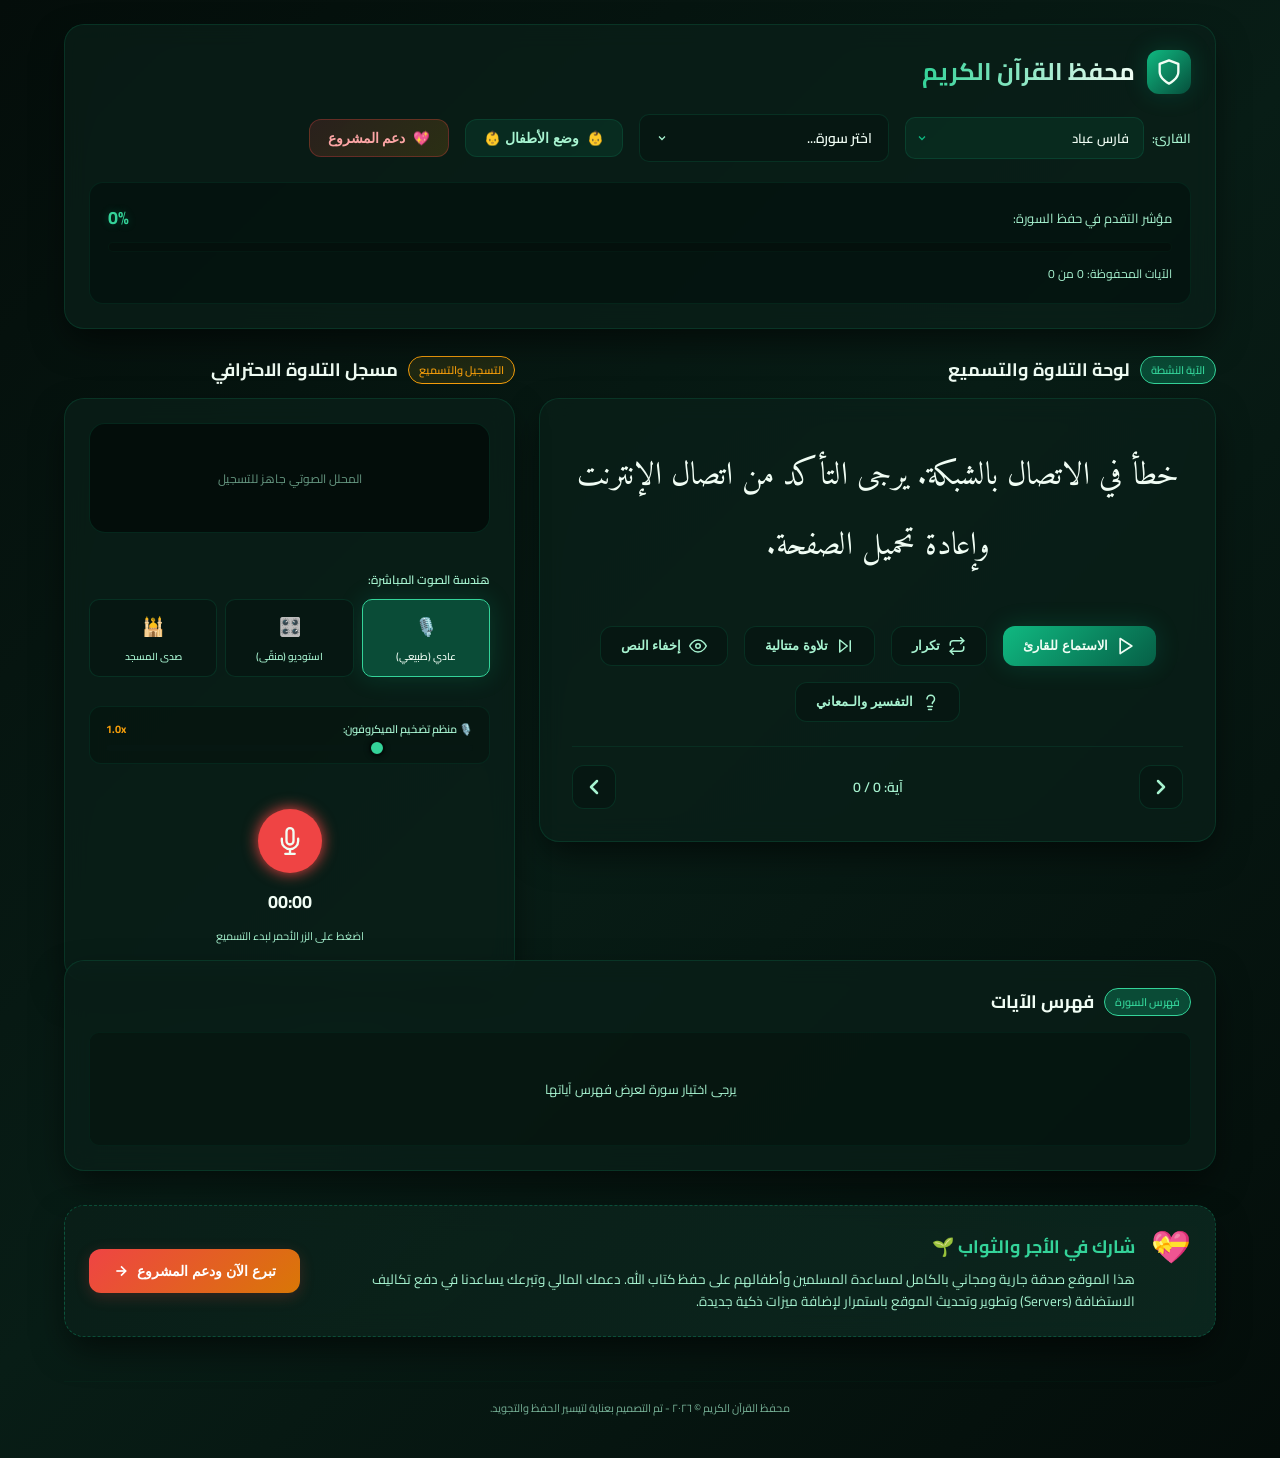
==== commit 9de017fd: "إضافة أزرار وقسم تبرع تحفيزي مع تفاصيل التحويل للمحافظ الإلكترونية ورابط PayPal" ====
--- a/index.html
+++ b/index.html
@@ -80,6 +80,12 @@
                         <span class="kids-mode-icon">👶</span>
                         <span class="kids-mode-label" id="kids-mode-label">وضع الأطفال</span>
                     </button>
+
+                    <!-- Donate Button -->
+                    <button class="btn-donate-header" id="btn-donate-trigger" title="دعم وتبرع لتطوير المشروع">
+                        <span class="donate-icon">💖</span>
+                        <span>دعم المشروع</span>
+                    </button>
                 </div>
             </div>
             
@@ -316,10 +322,77 @@
             </div>
         </section>
 
+        <!-- 5. Donation Support Section -->
+        <section class="donation-section">
+            <div class="donation-card">
+                <div class="donation-card-content">
+                    <div class="donation-card-icon">💝</div>
+                    <div class="donation-card-text">
+                        <h3>شارك في الأجر والثواب 🌱</h3>
+                        <p>هذا الموقع صدقة جارية ومجاني بالكامل لمساعدة المسلمين وأطفالهم على حفظ كتاب الله. دعمك المالي وتبرعك يساعدنا في دفع تكاليف الاستضافة (Servers) وتطوير وتحديث الموقع باستمرار لإضافة ميزات ذكية جديدة.</p>
+                    </div>
+                </div>
+                <button class="btn btn-primary btn-donate-now" id="btn-donate-card-trigger">
+                    <span>تبرع الآن ودعم المشروع</span>
+                    <svg width="16" height="16" viewBox="0 0 24 24" fill="none" stroke="currentColor" stroke-width="2.5"><line x1="5" y1="12" x2="19" y2="12"/><polyline points="12 5 19 12 12 19"/></svg>
+                </button>
+            </div>
+        </section>
+
         <!-- Footer -->
         <footer class="app-footer">
-            <p>المحفظ الذكي للقرآن الكريم © ٢٠٢٦ - تم التصميم بعناية لتيسير الحفظ والتجويد.</p>
+            <p>محفظ القرآن الكريم © ٢٠٢٦ - تم التصميم بعناية لتيسير الحفظ والتجويد.</p>
         </footer>
+    </div>
+
+    <!-- Donation Modal Popup -->
+    <div class="modal-overlay hidden" id="donation-modal">
+        <div class="modal-card">
+            <div class="modal-header">
+                <h3>دعم وتطوير منصة محفظ القرآن الكريم</h3>
+                <button class="modal-close-btn" id="btn-close-donation-modal" title="إغلاق">
+                    <svg width="20" height="20" viewBox="0 0 24 24" fill="none" stroke="currentColor" stroke-width="2.5"><line x1="18" y1="6" x2="6" y2="18"/><line x1="6" y1="6" x2="18" y2="18"/></svg>
+                </button>
+            </div>
+            <div class="modal-body">
+                <p class="modal-motivation">قال رسول الله ﷺ: <strong>"إذا مات ابن آدم انقطع عمله إلا من ثلاث: صدقة جارية، أو علم ينتفع به، أو ولد صالح يدعو له."</strong></p>
+                
+                <div class="payment-methods-grid">
+                    <!-- Method 1: Egypt Mobile Wallets -->
+                    <div class="payment-method-card">
+                        <div class="method-icon">📱</div>
+                        <div class="method-info">
+                            <h4>المحافظ الإلكترونية (مصر)</h4>
+                            <p class="method-desc">يمكنك التحويل عبر فودافون كاش، اتصالات كاش، أورانج كاش أو إنستا باي (InstaPay) للرقم التالي:</p>
+                            <div class="phone-number-box">
+                                <span id="donation-phone">+201143888355</span>
+                                <button class="btn-copy-phone" id="btn-copy-donation-phone" title="نسخ الرقم">
+                                    <svg width="14" height="14" viewBox="0 0 24 24" fill="none" stroke="currentColor" stroke-width="2.5"><rect x="9" y="9" width="13" height="13" rx="2" ry="2"/><path d="M5 15H4a2 2 0 0 1-2-2V4a2 2 0 0 1 2-2h9a2 2 0 0 1 2 2v1"/></svg>
+                                    <span id="copy-status-text">نسخ</span>
+                                </button>
+                            </div>
+                        </div>
+                    </div>
+
+                    <!-- Method 2: PayPal Global -->
+                    <div class="payment-method-card">
+                        <div class="method-icon">💳</div>
+                        <div class="method-info">
+                            <h4>الدفع العالمي (PayPal)</h4>
+                            <p class="method-desc">للتبرع الآمن من خارج مصر عبر بطاقات الائتمان أو رصيد بايبال:</p>
+                            <a href="https://paypal.me/YOUR_PAYPAL_USERNAME" target="_blank" class="btn-paypal-link" id="paypal-link-button">
+                                <span>التبرع عبر PayPal</span>
+                                <svg width="14" height="14" viewBox="0 0 24 24" fill="none" stroke="currentColor" stroke-width="2.5"><path d="M18 13v6a2 2 0 0 1-2 2H5a2 2 0 0 1-2-2V8a2 2 0 0 1 2-2h6"/><polyline points="15 3 21 3 21 9"/><line x1="10" y1="14" x2="21" y2="3"/></svg>
+                            </a>
+                            <span class="paypal-note">* سيتم توضيح كيفية ربط رابط بايبال الخاص بك بالزر أدناه.</span>
+                        </div>
+                    </div>
+                </div>
+            </div>
+            <div class="modal-footer">
+                <p>كتب الله أجركم وضاعف لكم المثوبة وجعلها في ميزان حسناتكم 🤲</p>
+            </div>
+        </div>
     </div>
 
     <!-- Hidden audio element for recitations -->
--- a/styles.css
+++ b/styles.css
@@ -1,34 +1,36 @@
 /* Stylesheet for Smart Quran Memorizer - Luxury Dark Emerald Theme */
 
 :root {
-    --bg-main: #05120e;
-    --bg-gradient: linear-gradient(135deg, #05120e 0%, #0a251c 50%, #05120e 100%);
-    --bg-card: rgba(13, 43, 34, 0.7);
-    --bg-card-hover: rgba(18, 56, 45, 0.8);
-    --bg-input: #081d16;
+    --bg-main: #040d0a;
+    --bg-gradient: linear-gradient(135deg, #040d0a 0%, #081d16 50%, #040d0a 100%);
+    --bg-card: rgba(10, 31, 24, 0.75);
+    --bg-card-hover: rgba(14, 43, 33, 0.85);
+    --bg-input: #061712;
     
     --primary: #10b981;
-    --primary-glow: rgba(16, 185, 129, 0.4);
+    --primary-glow: rgba(16, 185, 129, 0.3);
     --primary-light: #34d399;
-    --accent: #fbbf24;
-    --accent-glow: rgba(251, 191, 36, 0.5);
+    --accent: #f59e0b;
+    --accent-glow: rgba(245, 158, 11, 0.4);
     --danger: #ef4444;
-    --danger-glow: rgba(239, 68, 68, 0.4);
+    --danger-glow: rgba(239, 68, 68, 0.3);
     
     --text-main: #f0fdf4;
-    --text-muted: #86efac;
-    --text-dark: #062f21;
-    
-    --border-color: rgba(16, 185, 129, 0.2);
-    --border-hover: rgba(52, 211, 153, 0.5);
-    
-    --shadow-main: 0 10px 30px -10px rgba(0, 0, 0, 0.7);
-    --shadow-glow: 0 0 20px rgba(16, 185, 129, 0.25);
-    --shadow-accent-glow: 0 0 15px rgba(251, 191, 36, 0.3);
+    --text-muted: #a7f3d0;
+    --text-dark: #022c22;
+    
+    --border-color: rgba(16, 185, 129, 0.15);
+    --border-hover: rgba(52, 211, 153, 0.4);
+    
+    --shadow-main: 0 15px 35px -5px rgba(0, 0, 0, 0.6);
+    --shadow-glow: 0 0 25px rgba(16, 185, 129, 0.2);
+    --shadow-accent-glow: 0 0 20px rgba(245, 158, 11, 0.2);
     
     --font-quran: 'Amiri', Georgia, serif;
     --font-title: 'Cairo', system-ui, -apple-system, sans-serif;
     --font-ui: 'Cairo', 'Montserrat', system-ui, sans-serif;
+    --border-radius-lg: 18px;
+    --border-radius-md: 12px;
 }
 
 /* Reset & Global Styles */
@@ -1515,91 +1517,100 @@
 
     .reciter-selector select {
         flex: 1;
+        width: 100%;
     }
     
     .btn-toggle-kids {
         width: 100%;
         justify-content: center;
+        padding: 12px;
     }
     
     .ayah-card {
-        padding: 20px;
-        min-height: 240px;
+        padding: 20px 16px;
+        min-height: auto;
     }
     
     .ayah-text {
-        font-size: 26px;
-        line-height: 2;
-    }
-    
-    .card-controls {
-        gap: 8px;
-    }
-    
-    .btn {
-        padding: 8px 14px;
-        font-size: 12px;
-        flex-grow: 1;
-        justify-content: center;
-    }
-    
-    .recorder-card {
-        padding: 16px;
-    }
-    
-    .modes-grid {
-        gap: 6px;
-    }
-    
-    .mode-box {
-        padding: 8px 2px;
-    }
-    
-    .mode-name {
-        font-size: 9px;
-    }
-    
-    .index-section {
-        padding: 16px;
-    }
-    
-    .ayah-grid-list {
-        grid-template-columns: repeat(auto-fill, minmax(52px, 1fr));
-        gap: 8px;
-    }
-    
-    .ayah-grid-cell {
-        height: 42px;
-        font-size: 12px;
-    }
-    
-    /* Adjust visualizer text */
-    .visualizer-fallback-text {
-        font-size: 10px;
-    }
-}
-
-@media (max-width: 480px) {
-    .ayah-text {
-        font-size: 22px;
-    }
-    
-    .basmala-text {
-        font-size: 20px;
+        font-size: 24px;
+        line-height: 1.8;
     }
     
     .card-controls {
         display: grid;
         grid-template-columns: 1fr 1fr;
+        gap: 10px;
         width: 100%;
+    }
+
+    .card-controls .btn {
+        width: 100%;
+        justify-content: center;
+        padding: 12px 10px;
     }
     
     .card-controls .btn-primary {
         grid-column: span 2;
+        padding: 14px;
+        font-size: 14px;
+    }
+    
+    .recorder-card {
+        padding: 16px 12px;
+    }
+    
+    .modes-grid {
+        grid-template-columns: repeat(3, 1fr);
+        gap: 8px;
+    }
+    
+    .mode-box {
+        padding: 12px 4px;
+    }
+    
+    .mode-name {
+        font-size: 10px;
+    }
+    
+    .index-section {
+        padding: 16px 12px;
+    }
+    
+    .ayah-grid-list {
+        grid-template-columns: repeat(auto-fill, minmax(48px, 1fr));
+        gap: 6px;
+    }
+    
+    .ayah-grid-cell {
+        height: 40px;
+        font-size: 12px;
+    }
+    
+    .visualizer-fallback-text {
+        font-size: 11px;
+    }
+}
+
+@media (max-width: 480px) {
+    .header-main {
+        gap: 12px;
+    }
+
+    .logo-area h1 {
+        font-size: 20px;
+    }
+
+    .ayah-text {
+        font-size: 21px;
+    }
+    
+    .basmala-text {
+        font-size: 18px;
     }
     
     .modes-grid {
         grid-template-columns: 1fr;
+        gap: 6px;
     }
     
     .mode-box {
@@ -1614,12 +1625,31 @@
     }
     
     .nav-arrow {
-        width: 40px;
-        height: 40px;
+        width: 42px;
+        height: 42px;
     }
     
     .ayah-index-display {
         font-size: 12px;
+    }
+
+    .tracker-panel {
+        padding: 14px 10px;
+    }
+
+    .tracker-stats-row {
+        flex-direction: column;
+        align-items: stretch;
+    }
+
+    .tracker-actions {
+        flex-direction: column;
+        width: 100%;
+    }
+
+    .btn-tracker-action {
+        width: 100%;
+        justify-content: center;
     }
 }
 
@@ -1800,5 +1830,415 @@
     }
 }
 
-
-
+/* --- 6. Donation Banner & Modal Styles --- */
+
+.btn-donate-header {
+    display: flex;
+    align-items: center;
+    gap: 8px;
+    padding: 10px 18px;
+    border-radius: 12px;
+    background: linear-gradient(135deg, rgba(239, 68, 68, 0.15) 0%, rgba(245, 158, 11, 0.15) 100%);
+    border: 1px solid rgba(239, 68, 68, 0.3);
+    color: #fca5a5;
+    font-size: 13.5px;
+    font-weight: 700;
+    cursor: pointer;
+    transition: all 0.3s ease;
+}
+
+.btn-donate-header:hover {
+    background: linear-gradient(135deg, rgba(239, 68, 68, 0.25) 0%, rgba(245, 158, 11, 0.25) 100%);
+    border-color: #ef4444;
+    color: #ffffff;
+    box-shadow: 0 0 15px rgba(239, 68, 68, 0.2);
+    transform: translateY(-2px);
+}
+
+/* Kids mode overrides for header donate button */
+body.kids-mode .btn-donate-header {
+    background: linear-gradient(135deg, #f43f5e 0%, #fb7185 100%);
+    color: #ffffff;
+    border: none;
+    box-shadow: 0 6px 15px rgba(244, 63, 94, 0.3);
+}
+body.kids-mode .btn-donate-header:hover {
+    background: linear-gradient(135deg, #e11d48 0%, #f43f5e 100%);
+    box-shadow: 0 8px 20px rgba(244, 63, 94, 0.45);
+}
+
+/* Donation Card Section */
+.donation-section {
+    margin-top: 10px;
+}
+
+.donation-card {
+    background: linear-gradient(135deg, rgba(10, 31, 24, 0.8) 0%, rgba(13, 43, 34, 0.8) 100%);
+    backdrop-filter: blur(12px);
+    -webkit-backdrop-filter: blur(12px);
+    border: 1px dashed rgba(16, 185, 129, 0.3);
+    border-radius: 20px;
+    padding: 24px;
+    display: flex;
+    justify-content: space-between;
+    align-items: center;
+    flex-wrap: wrap;
+    gap: 20px;
+    box-shadow: var(--shadow-main);
+}
+
+.donation-card-content {
+    display: flex;
+    align-items: flex-start;
+    gap: 16px;
+    flex: 1;
+    min-width: 280px;
+}
+
+.donation-card-icon {
+    font-size: 32px;
+    line-height: 1;
+}
+
+.donation-card-text h3 {
+    font-family: var(--font-title);
+    font-size: 18px;
+    font-weight: 700;
+    color: var(--primary-light);
+    margin-bottom: 6px;
+}
+
+.donation-card-text p {
+    font-size: 13.5px;
+    line-height: 1.6;
+    color: var(--text-muted);
+}
+
+.btn-donate-now {
+    white-space: nowrap;
+    padding: 14px 24px;
+    font-size: 14px;
+    background: linear-gradient(135deg, #ef4444 0%, #d97706 100%);
+    color: #ffffff;
+    box-shadow: 0 4px 15px rgba(239, 68, 68, 0.2);
+}
+
+.btn-donate-now:hover {
+    background: linear-gradient(135deg, #dc2626 0%, #b45309 100%);
+    box-shadow: 0 6px 20px rgba(239, 68, 68, 0.35);
+    transform: translateY(-2px);
+}
+
+/* Modal Overlay */
+.modal-overlay {
+    position: fixed;
+    top: 0;
+    left: 0;
+    right: 0;
+    bottom: 0;
+    background: rgba(4, 13, 10, 0.85);
+    backdrop-filter: blur(8px);
+    -webkit-backdrop-filter: blur(8px);
+    display: flex;
+    align-items: center;
+    justify-content: center;
+    z-index: 2000;
+    padding: 16px;
+    transition: all 0.3s ease;
+}
+
+.modal-overlay.hidden {
+    display: none;
+    opacity: 0;
+    pointer-events: none;
+}
+
+.modal-card {
+    background: #061914;
+    border: 1px solid var(--border-color);
+    border-radius: 24px;
+    width: 100%;
+    max-width: 650px;
+    box-shadow: 0 25px 50px -12px rgba(0, 0, 0, 0.8), var(--shadow-glow);
+    overflow: hidden;
+    animation: modal-appear 0.4s cubic-bezier(0.16, 1, 0.3, 1);
+}
+
+@keyframes modal-appear {
+    from {
+        transform: translateY(20px) scale(0.96);
+        opacity: 0;
+    }
+    to {
+        transform: translateY(0) scale(1);
+        opacity: 1;
+    }
+}
+
+.modal-header {
+    background: rgba(16, 185, 129, 0.08);
+    padding: 20px 24px;
+    display: flex;
+    justify-content: space-between;
+    align-items: center;
+    border-bottom: 1px solid var(--border-color);
+}
+
+.modal-header h3 {
+    font-family: var(--font-title);
+    font-size: 18px;
+    color: var(--text-main);
+    font-weight: 700;
+}
+
+.modal-close-btn {
+    background: transparent;
+    border: none;
+    color: var(--text-muted);
+    cursor: pointer;
+    width: 32px;
+    height: 32px;
+    display: flex;
+    align-items: center;
+    justify-content: center;
+    border-radius: 50%;
+    transition: all 0.2s ease;
+}
+
+.modal-close-btn:hover {
+    background: rgba(239, 68, 68, 0.15);
+    color: #ef4444;
+}
+
+.modal-body {
+    padding: 24px;
+}
+
+.modal-motivation {
+    font-size: 14px;
+    line-height: 1.6;
+    color: var(--text-muted);
+    text-align: center;
+    padding: 16px;
+    border-radius: 12px;
+    background: rgba(16, 185, 129, 0.04);
+    border: 1px solid rgba(16, 185, 129, 0.08);
+    margin-bottom: 24px;
+}
+
+.payment-methods-grid {
+    display: grid;
+    grid-template-columns: 1fr 1fr;
+    gap: 20px;
+}
+
+.payment-method-card {
+    background: rgba(16, 185, 129, 0.05);
+    border: 1px solid rgba(16, 185, 129, 0.1);
+    border-radius: 16px;
+    padding: 20px;
+    display: flex;
+    flex-direction: column;
+    align-items: center;
+    text-align: center;
+    transition: all 0.3s ease;
+}
+
+.payment-method-card:hover {
+    border-color: var(--primary-light);
+    background: rgba(16, 185, 129, 0.08);
+    transform: translateY(-2px);
+}
+
+.method-icon {
+    font-size: 32px;
+    margin-bottom: 12px;
+}
+
+.method-info h4 {
+    font-family: var(--font-title);
+    font-size: 15px;
+    font-weight: 700;
+    color: var(--text-main);
+    margin-bottom: 8px;
+}
+
+.method-desc {
+    font-size: 12px;
+    line-height: 1.5;
+    color: var(--text-muted);
+    margin-bottom: 16px;
+    height: 54px; /* Align heights */
+}
+
+.phone-number-box {
+    display: flex;
+    align-items: center;
+    justify-content: space-between;
+    gap: 8px;
+    background: #040e0a;
+    border: 1px solid var(--border-color);
+    padding: 8px 12px;
+    border-radius: 10px;
+    width: 100%;
+}
+
+.phone-number-box span {
+    font-family: var(--font-ui);
+    font-size: 13.5px;
+    font-weight: 700;
+    color: var(--primary-light);
+    letter-spacing: 0.5px;
+}
+
+.btn-copy-phone {
+    background: var(--primary-glow);
+    border: 1px solid var(--primary);
+    color: var(--text-main);
+    padding: 4px 10px;
+    border-radius: 6px;
+    font-size: 11px;
+    font-weight: 600;
+    cursor: pointer;
+    display: flex;
+    align-items: center;
+    gap: 4px;
+    transition: all 0.2s ease;
+}
+
+.btn-copy-phone:hover {
+    background: var(--primary);
+}
+
+.btn-copy-phone.copied {
+    background: #15803d;
+    border-color: #22c55e;
+}
+
+.btn-paypal-link {
+    display: inline-flex;
+    align-items: center;
+    justify-content: center;
+    gap: 8px;
+    width: 100%;
+    padding: 10px 16px;
+    background: #0070ba;
+    color: #ffffff;
+    border-radius: 10px;
+    font-size: 13px;
+    font-weight: 700;
+    text-decoration: none;
+    transition: all 0.3s ease;
+    box-shadow: 0 4px 12px rgba(0, 112, 186, 0.2);
+}
+
+.btn-paypal-link:hover {
+    background: #005ea6;
+    transform: translateY(-2px);
+    box-shadow: 0 6px 16px rgba(0, 112, 186, 0.35);
+}
+
+.paypal-note {
+    display: block;
+    font-size: 10px;
+    color: #ef4444;
+    margin-top: 10px;
+}
+
+.modal-footer {
+    background: rgba(16, 185, 129, 0.03);
+    padding: 16px 24px;
+    text-align: center;
+    border-top: 1px solid rgba(16, 185, 129, 0.08);
+}
+
+.modal-footer p {
+    font-size: 13px;
+    color: var(--text-muted);
+    font-weight: 600;
+}
+
+/* Kids mode overrides for Donation Modal */
+body.kids-mode .modal-card {
+    background: #ffffff;
+    border: 2px solid #22c55e;
+}
+body.kids-mode .modal-header {
+    background: #f0fdf4;
+    border-bottom: 2px solid #bbf7d0;
+}
+body.kids-mode .modal-header h3 {
+    color: #15803d;
+}
+body.kids-mode .modal-motivation {
+    background: #fef3c7;
+    border: 1px solid #fde68a;
+    color: #b45309;
+}
+body.kids-mode .payment-method-card {
+    background: #f8fafc;
+    border: 2px solid #e2e8f0;
+}
+body.kids-mode .payment-method-card:hover {
+    border-color: #22c55e;
+    background: #f0fdf4;
+}
+body.kids-mode .method-info h4 {
+    color: #334155;
+}
+body.kids-mode .method-desc {
+    color: #64748b;
+}
+body.kids-mode .phone-number-box {
+    background: #f1f5f9;
+    border: 1px solid #cbd5e1;
+}
+body.kids-mode .phone-number-box span {
+    color: #0f172a;
+}
+body.kids-mode .btn-copy-phone {
+    background: #22c55e;
+    border: none;
+}
+body.kids-mode .btn-copy-phone:hover {
+    background: #15803d;
+}
+body.kids-mode .modal-footer {
+    border-top: 2px solid #f1f5f9;
+}
+body.kids-mode .modal-footer p {
+    color: #15803d;
+}
+
+/* Mobile responsive for donation components */
+@media (max-width: 600px) {
+    .donation-card {
+        padding: 20px 16px;
+        flex-direction: column;
+        align-items: stretch;
+        text-align: center;
+    }
+    
+    .donation-card-content {
+        flex-direction: column;
+        align-items: center;
+    }
+    
+    .btn-donate-now {
+        width: 100%;
+        justify-content: center;
+    }
+    
+    .payment-methods-grid {
+        grid-template-columns: 1fr;
+        gap: 16px;
+    }
+    
+    .method-desc {
+        height: auto;
+    }
+}
+
+
+
+
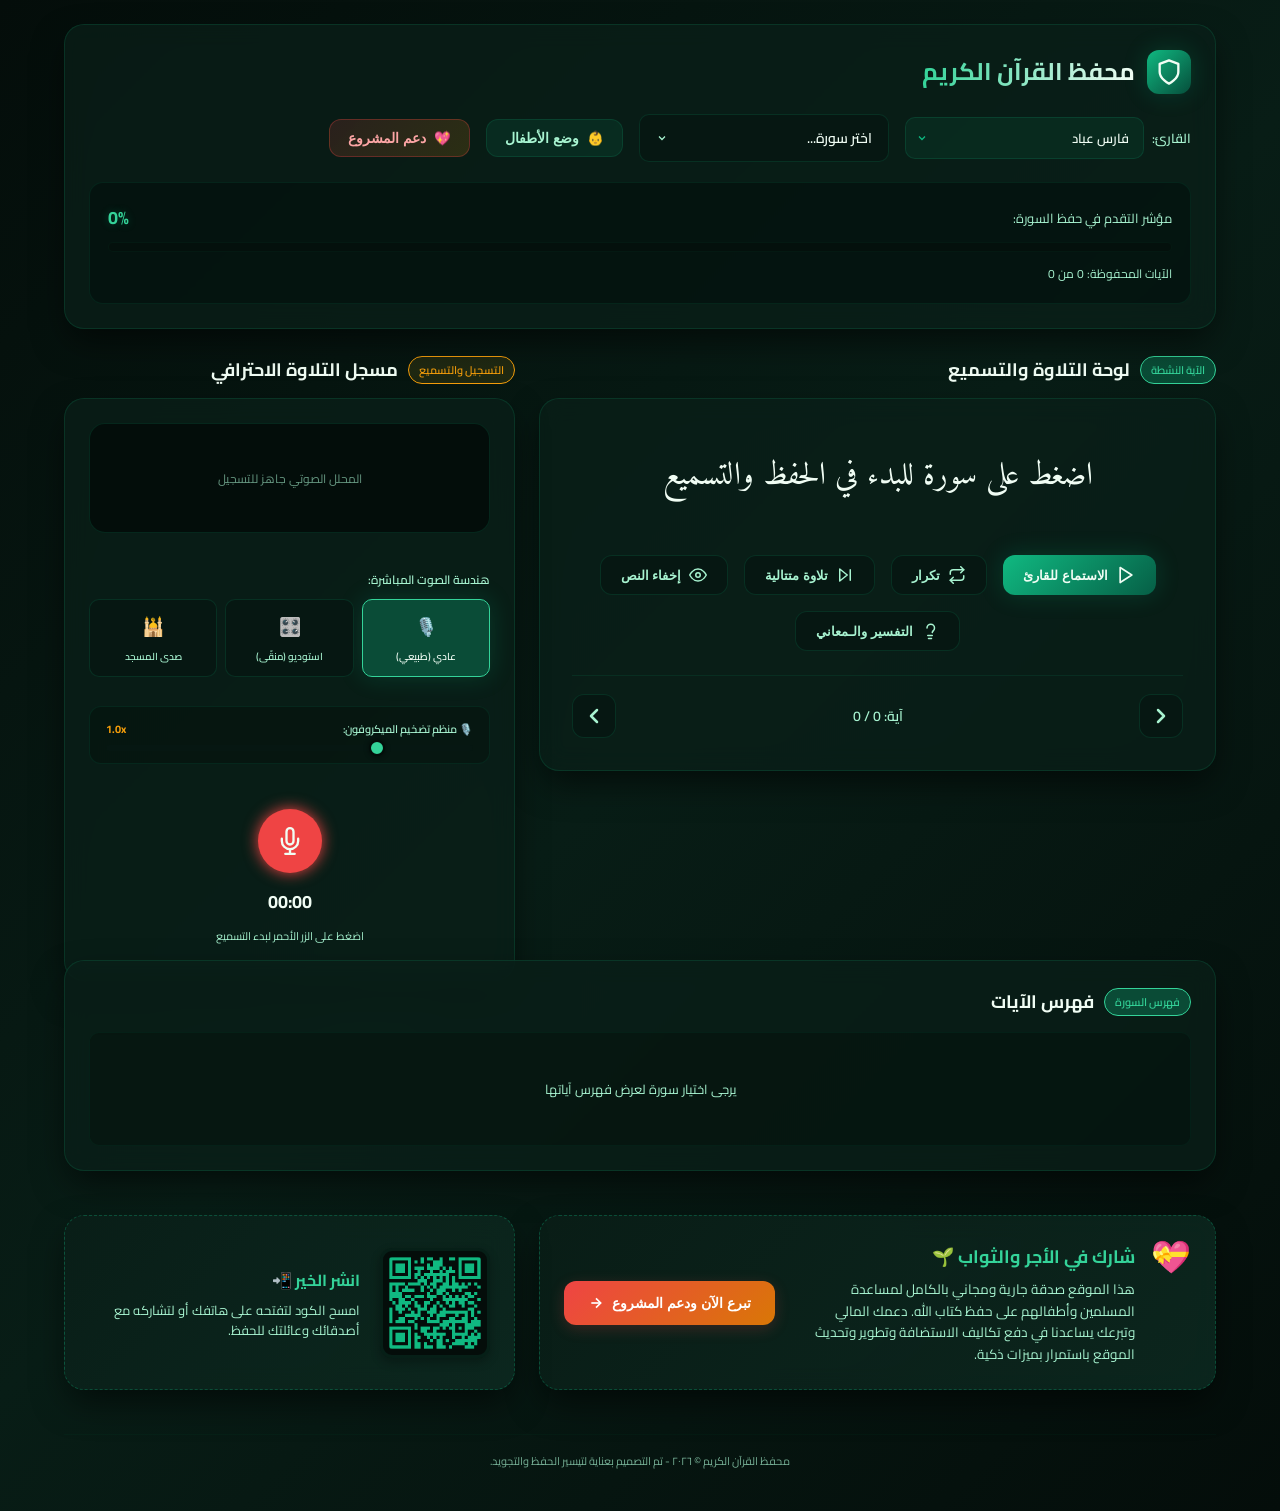
==== commit e593a1fb: "تفعيل الـ PWA بالكامل وتنزيل الباركود للرابط المباشر وأيقونات التطبيق وتثبيت الاختصار للهواتف" ====
--- a/index.html
+++ b/index.html
@@ -4,6 +4,9 @@
     <meta charset="UTF-8">
     <meta name="viewport" content="width=device-width, initial-scale=1.0">
     <title>محفظ القرآن الكريم 🤲</title>
+    
+    <!-- PWA Manifest Support -->
+    <link rel="manifest" href="manifest.json">
     
     <!-- Favicon (الشعار في المتصفح) -->
     <link rel="icon" type="image/svg+xml" href="data:image/svg+xml,%3Csvg xmlns='http://www.w3.org/2000/svg' viewBox='0 0 24 24' fill='%2310b981'%3E%3Cpath d='M12 22s8-4 8-10V5l-8-3-8 3v7c0 6 8 10 8 10z'/%3E%3C/svg%3E">
@@ -86,6 +89,12 @@
                         <span class="donate-icon">💖</span>
                         <span>دعم المشروع</span>
                     </button>
+
+                    <!-- Install App PWA Button -->
+                    <button class="btn-install-pwa hidden" id="btn-install-app" title="تثبيت اختصار التطبيق على الهاتف">
+                        <span class="install-icon">📲</span>
+                        <span>تثبيت التطبيق</span>
+                    </button>
                 </div>
             </div>
             
@@ -324,18 +333,32 @@
 
         <!-- 5. Donation Support Section -->
         <section class="donation-section">
-            <div class="donation-card">
-                <div class="donation-card-content">
-                    <div class="donation-card-icon">💝</div>
-                    <div class="donation-card-text">
-                        <h3>شارك في الأجر والثواب 🌱</h3>
-                        <p>هذا الموقع صدقة جارية ومجاني بالكامل لمساعدة المسلمين وأطفالهم على حفظ كتاب الله. دعمك المالي وتبرعك يساعدنا في دفع تكاليف الاستضافة (Servers) وتطوير وتحديث الموقع باستمرار لإضافة ميزات ذكية جديدة.</p>
-                    </div>
-                </div>
-                <button class="btn btn-primary btn-donate-now" id="btn-donate-card-trigger">
-                    <span>تبرع الآن ودعم المشروع</span>
-                    <svg width="16" height="16" viewBox="0 0 24 24" fill="none" stroke="currentColor" stroke-width="2.5"><line x1="5" y1="12" x2="19" y2="12"/><polyline points="12 5 19 12 12 19"/></svg>
-                </button>
+            <div class="donation-card-layout">
+                <!-- Donation Card -->
+                <div class="donation-card">
+                    <div class="donation-card-content">
+                        <div class="donation-card-icon">💝</div>
+                        <div class="donation-card-text">
+                            <h3>شارك في الأجر والثواب 🌱</h3>
+                            <p>هذا الموقع صدقة جارية ومجاني بالكامل لمساعدة المسلمين وأطفالهم على حفظ كتاب الله. دعمك المالي وتبرعك يساعدنا في دفع تكاليف الاستضافة وتطوير وتحديث الموقع باستمرار بميزات ذكية.</p>
+                        </div>
+                    </div>
+                    <button class="btn btn-primary btn-donate-now" id="btn-donate-card-trigger">
+                        <span>تبرع الآن ودعم المشروع</span>
+                        <svg width="16" height="16" viewBox="0 0 24 24" fill="none" stroke="currentColor" stroke-width="2.5"><line x1="5" y1="12" x2="19" y2="12"/><polyline points="12 5 19 12 12 19"/></svg>
+                    </button>
+                </div>
+                
+                <!-- QR Code Sharing Card -->
+                <div class="qr-sharing-card">
+                    <div class="qr-content">
+                        <img src="qr-code.png" alt="باركود الموقع" class="qr-image">
+                        <div class="qr-text">
+                            <h4>انشر الخير 📲</h4>
+                            <p>امسح الكود لتفتحه على هاتفك أو لتشاركه مع أصدقائك وعائلتك للحفظ.</p>
+                        </div>
+                    </div>
+                </div>
             </div>
         </section>
 
@@ -380,11 +403,10 @@
                         <div class="method-info">
                             <h4>الدفع العالمي (PayPal)</h4>
                             <p class="method-desc">للتبرع الآمن من خارج مصر عبر بطاقات الائتمان أو رصيد بايبال:</p>
-                            <a href="https://paypal.me/YOUR_PAYPAL_USERNAME" target="_blank" class="btn-paypal-link" id="paypal-link-button">
+                            <a href="https://paypal.me/AEzalden" target="_blank" class="btn-paypal-link" id="paypal-link-button">
                                 <span>التبرع عبر PayPal</span>
                                 <svg width="14" height="14" viewBox="0 0 24 24" fill="none" stroke="currentColor" stroke-width="2.5"><path d="M18 13v6a2 2 0 0 1-2 2H5a2 2 0 0 1-2-2V8a2 2 0 0 1 2-2h6"/><polyline points="15 3 21 3 21 9"/><line x1="10" y1="14" x2="21" y2="3"/></svg>
                             </a>
-                            <span class="paypal-note">* سيتم توضيح كيفية ربط رابط بايبال الخاص بك بالزر أدناه.</span>
                         </div>
                     </div>
                 </div>
--- a/styles.css
+++ b/styles.css
@@ -1197,7 +1197,7 @@
     --danger-glow: rgba(239, 68, 68, 0.2);
     
     --text-main: #1e293b;
-    --text-muted: #475569;
+    --text-muted: #334155;
     --text-dark: #0f172a;
     
     --border-color: #e2e8f0;
@@ -1398,6 +1398,8 @@
     font-weight: 700;
     border-radius: 12px;
     background-image: url("data:image/svg+xml,%3Csvg xmlns='http://www.w3.org/2000/svg' width='12' height='12' viewBox='0 0 24 24' fill='none' stroke='%2322c55e' stroke-width='2.5'%3E%3Cpolyline points='6 9 12 15 18 9'/%3E%3C/svg%3E");
+    background-repeat: no-repeat;
+    background-position: left 10px center;
 }
 
 body.kids-mode .reciter-selector label {
@@ -1865,6 +1867,111 @@
 body.kids-mode .btn-donate-header:hover {
     background: linear-gradient(135deg, #e11d48 0%, #f43f5e 100%);
     box-shadow: 0 8px 20px rgba(244, 63, 94, 0.45);
+}
+
+/* PWA App Installation Button Styling */
+.btn-install-pwa {
+    display: flex;
+    align-items: center;
+    gap: 8px;
+    padding: 10px 18px;
+    border-radius: 12px;
+    background: linear-gradient(135deg, rgba(16, 185, 129, 0.15) 0%, rgba(52, 211, 153, 0.15) 100%);
+    border: 1px solid rgba(16, 185, 129, 0.3);
+    color: var(--primary-light);
+    font-size: 13.5px;
+    font-weight: 700;
+    cursor: pointer;
+    transition: all 0.3s ease;
+}
+
+.btn-install-pwa:hover {
+    background: linear-gradient(135deg, rgba(16, 185, 129, 0.25) 0%, rgba(52, 211, 153, 0.25) 100%);
+    border-color: var(--primary);
+    color: #ffffff;
+    box-shadow: 0 0 15px rgba(16, 185, 129, 0.25);
+    transform: translateY(-2px);
+}
+
+/* Kids mode overrides for header PWA install button */
+body.kids-mode .btn-install-pwa {
+    background: linear-gradient(135deg, #10b981 0%, #34d399 100%);
+    color: #ffffff;
+    border: none;
+    box-shadow: 0 6px 15px rgba(16, 185, 129, 0.3);
+}
+body.kids-mode .btn-install-pwa:hover {
+    background: linear-gradient(135deg, #059669 0%, #10b981 100%);
+    box-shadow: 0 8px 20px rgba(16, 185, 129, 0.45);
+}
+
+/* Donation & QR Code Layout */
+.donation-card-layout {
+    display: grid;
+    grid-template-columns: 1.8fr 1.2fr;
+    gap: 24px;
+    margin-top: 10px;
+}
+
+/* Donation Card override */
+.donation-card {
+    background: linear-gradient(135deg, rgba(10, 31, 24, 0.8) 0%, rgba(13, 43, 34, 0.8) 100%);
+    backdrop-filter: blur(12px);
+    -webkit-backdrop-filter: blur(12px);
+    border: 1px dashed rgba(16, 185, 129, 0.3);
+    border-radius: 20px;
+    padding: 24px;
+    display: flex;
+    justify-content: space-between;
+    align-items: center;
+    flex-wrap: wrap;
+    gap: 20px;
+    box-shadow: var(--shadow-main);
+}
+
+/* QR Code Sharing Card Styling */
+.qr-sharing-card {
+    background: linear-gradient(135deg, rgba(10, 31, 24, 0.8) 0%, rgba(13, 43, 34, 0.8) 100%);
+    backdrop-filter: blur(12px);
+    -webkit-backdrop-filter: blur(12px);
+    border: 1px dashed rgba(16, 185, 129, 0.3);
+    border-radius: 20px;
+    padding: 24px;
+    box-shadow: var(--shadow-main);
+    display: flex;
+    align-items: center;
+    justify-content: center;
+}
+
+.qr-content {
+    display: flex;
+    align-items: center;
+    gap: 20px;
+    width: 100%;
+}
+
+.qr-image {
+    width: 110px;
+    height: 110px;
+    border-radius: 12px;
+    border: 3px solid #061f17;
+    background: #040d0a;
+    padding: 6px;
+    box-shadow: 0 4px 10px rgba(0, 0, 0, 0.3);
+}
+
+.qr-text h4 {
+    font-family: var(--font-title);
+    font-size: 16px;
+    font-weight: 700;
+    color: var(--primary-light);
+    margin-bottom: 6px;
+}
+
+.qr-text p {
+    font-size: 13px;
+    line-height: 1.5;
+    color: var(--text-muted);
 }
 
 /* Donation Card Section */
@@ -2159,6 +2266,19 @@
 }
 
 /* Kids mode overrides for Donation Modal */
+body.kids-mode .donation-card {
+    background: #f0fdf4 !important;
+    background-image: none !important;
+    border: 2px dashed #22c55e !important;
+    box-shadow: 0 10px 25px rgba(34, 197, 94, 0.1) !important;
+}
+body.kids-mode .donation-card-text h3 {
+    color: #15803d;
+}
+body.kids-mode .donation-card-text p {
+    color: #1e293b;
+}
+
 body.kids-mode .modal-card {
     background: #ffffff;
     border: 2px solid #22c55e;
@@ -2210,7 +2330,34 @@
     color: #15803d;
 }
 
+body.kids-mode .qr-sharing-card {
+    background: #f0fdf4 !important;
+    background-image: none !important;
+    border: 2px dashed #22c55e !important;
+    box-shadow: 0 10px 25px rgba(34, 197, 94, 0.1) !important;
+}
+
+body.kids-mode .qr-image {
+    border-color: #bbf7d0;
+    background: #ffffff;
+}
+
+body.kids-mode .qr-text h4 {
+    color: #15803d;
+}
+
+body.kids-mode .qr-text p {
+    color: #1e293b;
+}
+
 /* Mobile responsive for donation components */
+@media (max-width: 768px) {
+    .donation-card-layout {
+        grid-template-columns: 1fr;
+        gap: 16px;
+    }
+}
+
 @media (max-width: 600px) {
     .donation-card {
         padding: 20px 16px;
@@ -2237,8 +2384,13 @@
     .method-desc {
         height: auto;
     }
-}
-
-
-
-
+    
+    .qr-content {
+        flex-direction: column;
+        text-align: center;
+    }
+}
+
+
+
+
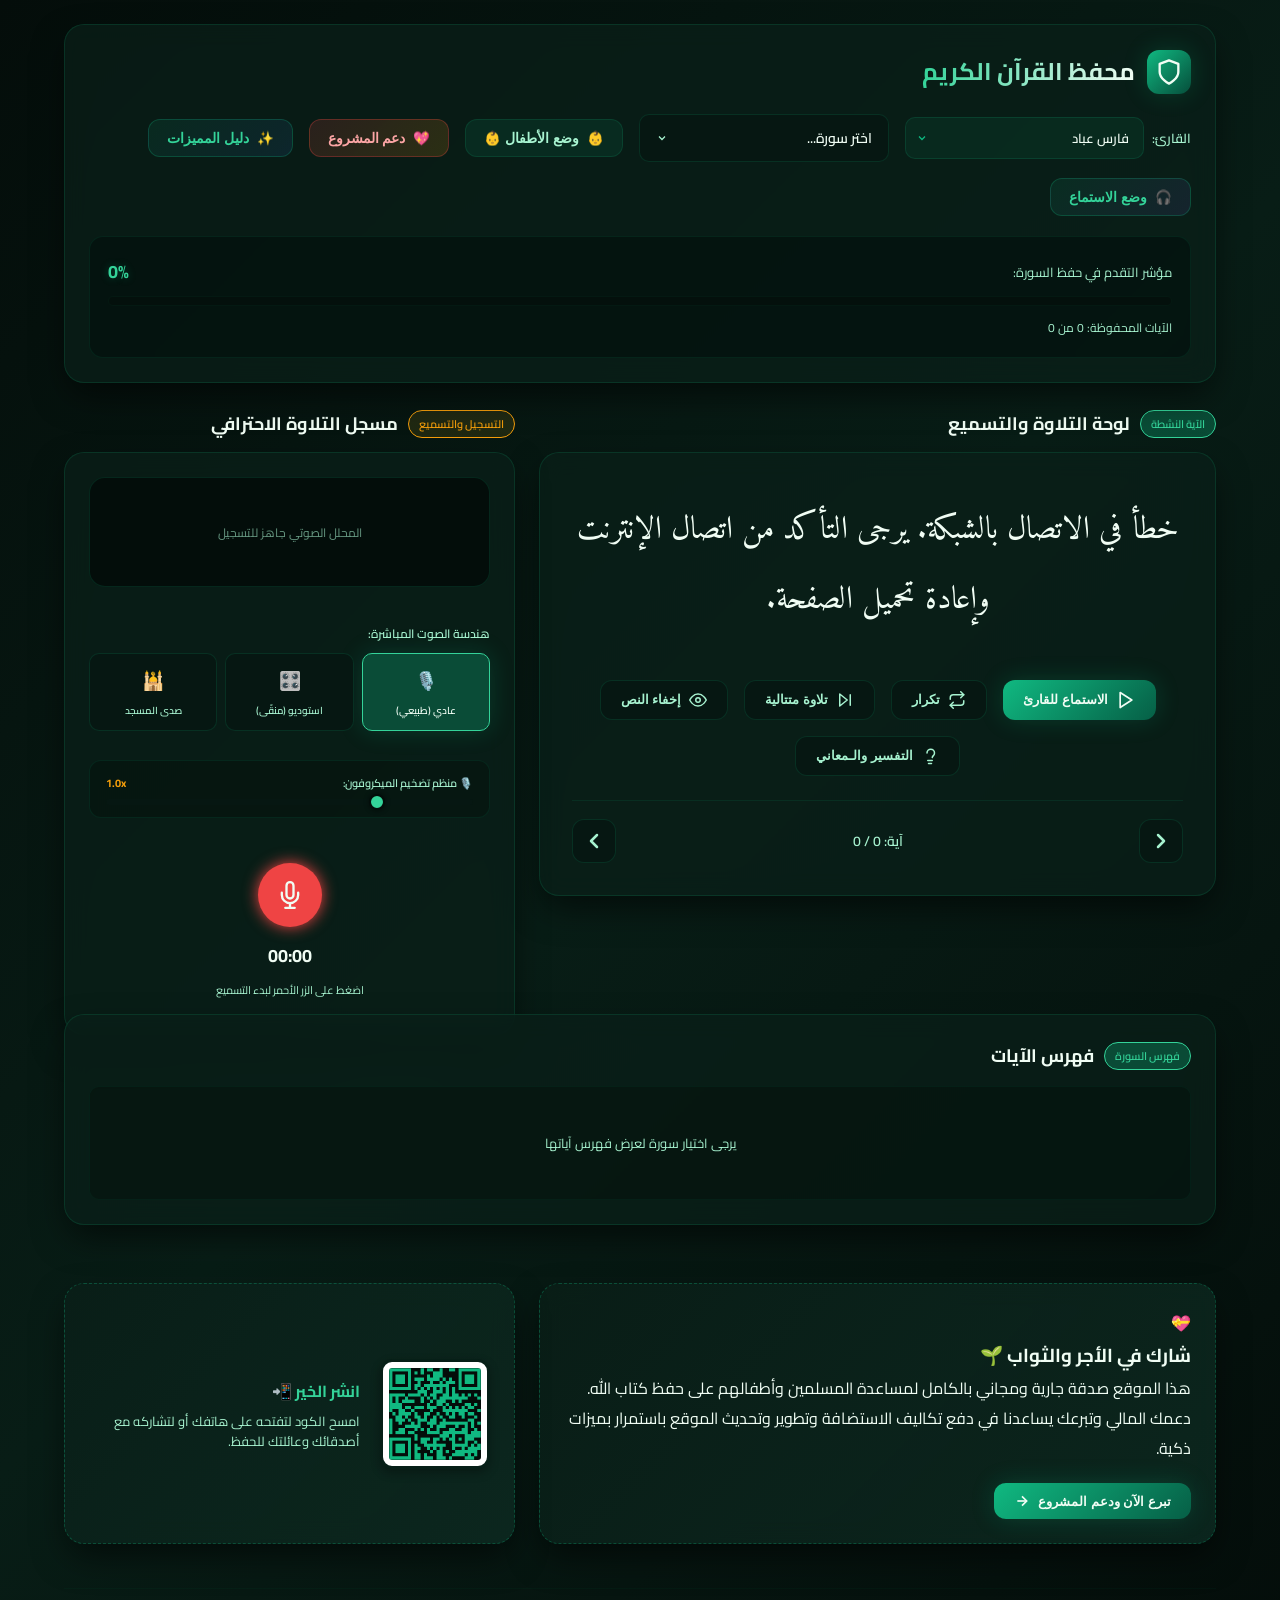
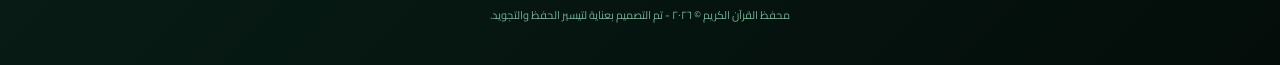
==== commit 2ee05cde: "إضافة شريط بحث ذكي خالي من التشكيل لتصفية السور في لوحة وضع الاستماع" ====
--- a/index.html
+++ b/index.html
@@ -3,7 +3,7 @@
 <head>
     <meta charset="UTF-8">
     <meta name="viewport" content="width=device-width, initial-scale=1.0">
-    <title>محفظ القرآن الكريم 🤲</title>
+    <title>محفظ القرآن الكريم</title>
     
     <!-- PWA Manifest Support -->
     <link rel="manifest" href="manifest.json">
@@ -90,6 +90,18 @@
                         <span>دعم المشروع</span>
                     </button>
 
+                    <!-- Promo Tour Button -->
+                    <button class="btn-promo-tour" id="btn-promo-trigger" title="عرض مميزات ودليل الموقع التفاعلي">
+                        <span class="promo-icon">✨</span>
+                        <span>دليل المميزات</span>
+                    </button>
+
+                    <!-- Listening Mode Toggle Button -->
+                    <button class="btn-listening-mode" id="btn-listening-mode-toggle" title="وضع الاستماع المتواصل للقرآن الكريم">
+                        <span class="listening-icon">🎧</span>
+                        <span>وضع الاستماع</span>
+                    </button>
+
                     <!-- Install App PWA Button -->
                     <button class="btn-install-pwa hidden" id="btn-install-app" title="تثبيت اختصار التطبيق على الهاتف">
                         <span class="install-icon">📲</span>
@@ -417,6 +429,141 @@
         </div>
     </div>
 
+    <!-- 7. Interactive Feature Guide Tour Modal -->
+    <div class="modal-overlay hidden" id="promo-modal">
+        <div class="modal-card promo-card">
+            <div class="modal-header">
+                <h3>جولة مميزات محفظ القرآن الذكي ✨</h3>
+                <button class="btn-close-modal" id="btn-close-promo" title="إغلاق الدليل">&times;</button>
+            </div>
+            <div class="modal-body promo-body">
+                <!-- Promo Carousel Slides -->
+                <div class="promo-slides-container">
+                    
+                    <!-- Slide 1: Audio Recitation & Echo -->
+                    <div class="promo-slide active" data-slide-index="0">
+                        <div class="promo-media">
+                            <div class="promo-illustration">🕌🔊</div>
+                        </div>
+                        <div class="promo-content">
+                            <h4>١. هندسة الصوت والصدى المباشر</h4>
+                            <p>عش تجربة التلاوة داخل الحرم أو المسجد النبوي! يدعم التطبيق هندسة الصوت الحية لتسجيل صوتك بصدى صوت المسجد أو استوديو احترافي مباشرة من متصفحك وسماعه فوراً.</p>
+                            <span class="badge">ميزة حصرية</span>
+                        </div>
+                    </div>
+
+                    <!-- Slide 2: Karaoke Highlight -->
+                    <div class="promo-slide" data-slide-index="1">
+                        <div class="promo-media">
+                            <div class="promo-illustration">📖⚡</div>
+                        </div>
+                        <div class="promo-content">
+                            <h4>٢. التتبع التفاعلي الكاريوكي</h4>
+                            <p>أثناء استماعك لتلاوة الشيخ، يتم تلوين وإضاءة الكلمة المقروءة تلقائياً بالتزامن مع الصوت لتسهيل التركيز والتعلم البصري للنطق الصحيح للآيات.</p>
+                            <span class="badge">مثالي للتحفيظ</span>
+                        </div>
+                    </div>
+
+                    <!-- Slide 3: Smart Checking -->
+                    <div class="promo-slide" data-slide-index="2">
+                        <div class="promo-media">
+                            <div class="promo-illustration">👁️🛡️</div>
+                        </div>
+                        <div class="promo-content">
+                            <h4>٣. وضع اختبار الحفظ التلقائي</h4>
+                            <p>تفعيل زر "إخفاء النص" يقوم بطمس كلمات الآية، لتبدأ بالتسميع بصوتك واختبار حفظك، مع إمكانية إظهار الكلمات مؤقتاً عند النقر أو اللمس لمساعدتك عند النسيان.</p>
+                            <span class="badge">ذكاء اصطناعي تفاعلي</span>
+                        </div>
+                    </div>
+
+                    <!-- Slide 4: Kids Mode -->
+                    <div class="promo-slide" data-slide-index="3">
+                        <div class="promo-media">
+                            <div class="promo-illustration">👶🎨</div>
+                        </div>
+                        <div class="promo-content">
+                            <h4>٤. وضع الأطفال المبهج</h4>
+                            <p>بنقرة واحدة، يتحول التطبيق إلى واجهة ملونة ومبهجة ورسوم متحركة تفاعلية تشجع الأطفال وتجعل حفظ وتسميع القرآن تجربة تفاعلية ممتعة ومحببة لهم.</p>
+                            <button class="btn btn-secondary btn-promo-action" id="btn-promo-toggle-kids">جرب وضع الأطفال الآن</button>
+                        </div>
+                    </div>
+
+                    <!-- Slide 5: PWA Install -->
+                    <div class="promo-slide" data-slide-index="4">
+                        <div class="promo-media">
+                            <div class="promo-illustration">📲💾</div>
+                        </div>
+                        <div class="promo-content">
+                            <h4>٥. تثبيت التطبيق والعمل دون إنترنت</h4>
+                            <p>يمكنك تنزيل وتثبيت التطبيق كاختصار مباشر على هاتفك الآيفون أو الأندرويد، والاستمتاع بتلاوة السور والتفسير أوفلاين بالكامل دون الحاجة لشبكة الإنترنت!</p>
+                            <button class="btn btn-primary btn-promo-action" id="btn-promo-install-app">تثبيت التطبيق على جهازي</button>
+                        </div>
+                    </div>
+
+                </div>
+
+                <!-- Carousel Navigation -->
+                <div class="promo-navigation">
+                    <button class="btn-promo-nav prev-promo-slide" id="btn-promo-prev" disabled>&larr; السابق</button>
+                    <div class="promo-dots" id="promo-dots-indicator">
+                        <span class="promo-dot active" data-slide="0"></span>
+                        <span class="promo-dot" data-slide="1"></span>
+                        <span class="promo-dot" data-slide="2"></span>
+                        <span class="promo-dot" data-slide="3"></span>
+                        <span class="promo-dot" data-slide="4"></span>
+                    </div>
+                    <button class="btn-promo-nav next-promo-slide" id="btn-promo-next">التالي &rarr;</button>
+                </div>
+            </div>
+        </div>
+    </div>
+
+    <!-- 8. Continuous Listening Mode Modal -->
+    <div class="modal-overlay hidden" id="listening-modal">
+        <div class="modal-card listening-card">
+            <div class="modal-header">
+                <h3>وضع الاستماع المتواصل للقرآن الكريم 🎧</h3>
+                <button class="btn-close-modal" id="btn-close-listening" title="إغلاق">&times;</button>
+            </div>
+            <div class="modal-body listening-body">
+                <p class="listening-desc">حدد السور التي تود الاستماع إليها بالترتيب المتتابع بصوت القارئ المفضل لديك (يتم الانتقال تلقائياً بين السور والآيات لتسهيل الاستماع والقراءة الطبيعية):</p>
+                
+                <div class="playlist-selection-container">
+                    <div class="playlist-selection-header">
+                        <span>قائمة السور المتاحة (اختر سورة أو أكثر):</span>
+                        <div class="playlist-selection-actions">
+                            <button class="btn-text-action" id="btn-listening-select-all">تحديد الكل</button>
+                            <button class="btn-text-action" id="btn-listening-clear-all">إلغاء التحديد</button>
+                        </div>
+                    </div>
+                    
+                    <!-- Surah Quick Search Box -->
+                    <div class="playlist-search-box">
+                        <input type="text" id="listening-search-input" placeholder="🔍 ابحث عن سورة بالاسم أو الرقم (مثال: البقرة، الكهف)...">
+                    </div>
+                    
+                    <!-- Surah checkbox grid (will be dynamically populated by JS) -->
+                    <div class="playlist-surah-grid" id="listening-surah-grid">
+                        <div class="empty-state-text">جاري تحميل قائمة السور...</div>
+                    </div>
+                </div>
+                
+                <!-- Playlist selection status -->
+                <div class="playlist-queue-status">
+                    <div class="playlist-queue-count">عدد السور المحددة: <strong id="listening-selected-count">٠</strong></div>
+                    <div class="playlist-queue-items-preview" id="listening-queue-preview">
+                        <span class="empty-queue-text">لم يتم اختيار سور بعد. اختر من القائمة بالأعلى للبدء.</span>
+                    </div>
+                </div>
+                
+                <!-- Big Action Button to Start -->
+                <button class="btn btn-primary btn-start-listening-queue" id="btn-start-listening-play">
+                    <span>بدء الاستماع المتواصل ▶️</span>
+                </button>
+            </div>
+        </div>
+    </div>
+
     <!-- Hidden audio element for recitations -->
     <audio id="reciter-audio-element" crossorigin="anonymous"></audio>
 
--- a/styles.css
+++ b/styles.css
@@ -1869,6 +1869,94 @@
     box-shadow: 0 8px 20px rgba(244, 63, 94, 0.45);
 }
 
+/* Promo Tour Button Styling */
+.btn-promo-tour {
+    display: flex;
+    align-items: center;
+    gap: 8px;
+    padding: 10px 18px;
+    border-radius: 12px;
+    background: linear-gradient(135deg, rgba(16, 185, 129, 0.1) 0%, rgba(59, 130, 246, 0.1) 100%);
+    border: 1px solid rgba(16, 185, 129, 0.25);
+    color: var(--primary-light);
+    font-size: 13.5px;
+    font-weight: 700;
+    cursor: pointer;
+    transition: all 0.3s ease;
+}
+
+.btn-promo-tour:hover {
+    background: linear-gradient(135deg, rgba(16, 185, 129, 0.2) 0%, rgba(59, 130, 246, 0.2) 100%);
+    border-color: #3b82f6;
+    color: #ffffff;
+    box-shadow: 0 0 15px rgba(59, 130, 246, 0.25);
+    transform: translateY(-2px);
+}
+
+/* Kids mode overrides for header Promo Tour button */
+body.kids-mode .btn-promo-tour {
+    background: linear-gradient(135deg, #3b82f6 0%, #60a5fa 100%);
+    color: #ffffff;
+    border: none;
+    box-shadow: 0 6px 15px rgba(59, 130, 246, 0.3);
+}
+body.kids-mode .btn-promo-tour:hover {
+    background: linear-gradient(135deg, #2563eb 0%, #3b82f6 100%);
+    box-shadow: 0 8px 20px rgba(59, 130, 246, 0.45);
+}
+
+/* Listening Mode Button Styling */
+.btn-listening-mode {
+    display: flex;
+    align-items: center;
+    gap: 8px;
+    padding: 10px 18px;
+    border-radius: 12px;
+    background: linear-gradient(135deg, rgba(16, 185, 129, 0.1) 0%, rgba(139, 92, 246, 0.1) 100%);
+    border: 1px solid rgba(16, 185, 129, 0.25);
+    color: var(--primary-light);
+    font-size: 13.5px;
+    font-weight: 700;
+    cursor: pointer;
+    transition: all 0.3s ease;
+}
+
+.btn-listening-mode:hover {
+    background: linear-gradient(135deg, rgba(16, 185, 129, 0.2) 0%, rgba(139, 92, 246, 0.2) 100%);
+    border-color: #8b5cf6;
+    color: #ffffff;
+    box-shadow: 0 0 15px rgba(139, 92, 246, 0.25);
+    transform: translateY(-2px);
+}
+
+.btn-listening-mode.active-playlist {
+    background: linear-gradient(135deg, rgba(139, 92, 246, 0.3) 0%, rgba(16, 185, 129, 0.3) 100%) !important;
+    border-color: #8b5cf6 !important;
+    color: #ffffff !important;
+    animation: listeningPulse 2s infinite alternate;
+}
+
+@keyframes listeningPulse {
+    from { box-shadow: 0 0 10px rgba(139, 92, 246, 0.2); }
+    to { box-shadow: 0 0 20px rgba(139, 92, 246, 0.5); }
+}
+
+/* Kids mode overrides for header Listening Mode button */
+body.kids-mode .btn-listening-mode {
+    background: linear-gradient(135deg, #8b5cf6 0%, #a78bfa 100%);
+    color: #ffffff;
+    border: none;
+    box-shadow: 0 6px 15px rgba(139, 92, 246, 0.3);
+}
+body.kids-mode .btn-listening-mode:hover {
+    background: linear-gradient(135deg, #7c3aed 0%, #8b5cf6 100%);
+    box-shadow: 0 8px 20px rgba(139, 92, 246, 0.45);
+}
+body.kids-mode .btn-listening-mode.active-playlist {
+    background: linear-gradient(135deg, #7c3aed 0%, #22c55e 100%) !important;
+    box-shadow: 0 0 20px rgba(124, 58, 237, 0.5) !important;
+}
+
 /* PWA App Installation Button Styling */
 .btn-install-pwa {
     display: flex;
@@ -1974,66 +2062,23 @@
     color: var(--text-muted);
 }
 
-/* Donation Card Section */
+/* Donation Card Section spacing */
 .donation-section {
-    margin-top: 10px;
-}
-
-.donation-card {
-    background: linear-gradient(135deg, rgba(10, 31, 24, 0.8) 0%, rgba(13, 43, 34, 0.8) 100%);
-    backdrop-filter: blur(12px);
-    -webkit-backdrop-filter: blur(12px);
-    border: 1px dashed rgba(16, 185, 129, 0.3);
-    border-radius: 20px;
-    padding: 24px;
-    display: flex;
-    justify-content: space-between;
-    align-items: center;
-    flex-wrap: wrap;
-    gap: 20px;
-    box-shadow: var(--shadow-main);
-}
-
-.donation-card-content {
-    display: flex;
-    align-items: flex-start;
-    gap: 16px;
-    flex: 1;
-    min-width: 280px;
-}
-
-.donation-card-icon {
-    font-size: 32px;
-    line-height: 1;
-}
-
-.donation-card-text h3 {
-    font-family: var(--font-title);
-    font-size: 18px;
-    font-weight: 700;
-    color: var(--primary-light);
-    margin-bottom: 6px;
-}
-
-.donation-card-text p {
-    font-size: 13.5px;
-    line-height: 1.6;
-    color: var(--text-muted);
-}
-
-.btn-donate-now {
-    white-space: nowrap;
-    padding: 14px 24px;
-    font-size: 14px;
-    background: linear-gradient(135deg, #ef4444 0%, #d97706 100%);
-    color: #ffffff;
-    box-shadow: 0 4px 15px rgba(239, 68, 68, 0.2);
-}
-
-.btn-donate-now:hover {
-    background: linear-gradient(135deg, #dc2626 0%, #b45309 100%);
-    box-shadow: 0 6px 20px rgba(239, 68, 68, 0.35);
-    transform: translateY(-2px);
+    margin-top: 24px;
+}
+
+/* Specific strict rules to prevent QR image stretching on any screen */
+.qr-image {
+    width: 110px !important;
+    height: 110px !important;
+    max-width: 110px !important;
+    max-height: 110px !important;
+    object-fit: contain;
+    border-radius: 12px;
+    border: 3px solid #061f17;
+    background: #ffffff; /* White background makes the barcode extremely clear and contrast-friendly */
+    padding: 6px;
+    box-shadow: 0 4px 10px rgba(0, 0, 0, 0.3);
 }
 
 /* Modal Overlay */
@@ -2391,6 +2436,493 @@
     }
 }
 
-
-
-
+/* --- 8. Interactive Feature Guide Tour Modal Styles --- */
+
+.promo-card {
+    max-width: 600px;
+    background: #061914;
+    border: 1px solid var(--border-color);
+    box-shadow: 0 20px 50px rgba(0, 0, 0, 0.5);
+    border-radius: 24px;
+    overflow: hidden;
+    display: flex;
+    flex-direction: column;
+}
+
+.promo-body {
+    padding: 24px;
+    display: flex;
+    flex-direction: column;
+    gap: 20px;
+}
+
+.promo-slides-container {
+    position: relative;
+    min-height: 290px;
+    display: flex;
+    align-items: center;
+}
+
+.promo-slide {
+    display: none;
+    flex-direction: column;
+    align-items: center;
+    text-align: center;
+    gap: 16px;
+    width: 100%;
+    animation: fadeIn 0.4s ease forwards;
+}
+
+.promo-slide.active {
+    display: flex;
+}
+
+@keyframes fadeIn {
+    from { opacity: 0; transform: scale(0.95); }
+    to { opacity: 1; transform: scale(1); }
+}
+
+.promo-illustration {
+    font-size: 72px;
+    line-height: 1;
+    margin-bottom: 10px;
+    filter: drop-shadow(0 10px 20px rgba(16, 185, 129, 0.3));
+    animation: floatPromo 3s ease-in-out infinite alternate;
+}
+
+@keyframes floatPromo {
+    from { transform: translateY(0); }
+    to { transform: translateY(-10px); }
+}
+
+.promo-content h4 {
+    font-family: var(--font-title);
+    font-size: 20px;
+    font-weight: 700;
+    color: var(--primary-light);
+    margin-bottom: 8px;
+}
+
+.promo-content p {
+    font-size: 14px;
+    line-height: 1.6;
+    color: var(--text-muted);
+    max-width: 480px;
+    margin: 0 auto;
+}
+
+.promo-content .badge {
+    display: inline-block;
+    padding: 6px 12px;
+    border-radius: 20px;
+    background: rgba(16, 185, 129, 0.1);
+    color: var(--primary-light);
+    font-size: 11px;
+    font-weight: 700;
+    border: 1px solid rgba(16, 185, 129, 0.2);
+    margin-top: 14px;
+}
+
+.btn-promo-action {
+    margin-top: 16px;
+    padding: 12px 24px;
+    font-size: 13.5px;
+    border-radius: 12px;
+    font-weight: 700;
+    box-shadow: 0 4px 12px rgba(16, 185, 129, 0.2);
+}
+
+.promo-navigation {
+    display: flex;
+    justify-content: space-between;
+    align-items: center;
+    border-top: 1px solid rgba(16, 185, 129, 0.1);
+    padding-top: 16px;
+    margin-top: 10px;
+}
+
+.btn-promo-nav {
+    background: transparent;
+    border: 1px solid var(--border-color);
+    color: var(--text-muted);
+    font-size: 13px;
+    font-weight: 700;
+    padding: 10px 18px;
+    border-radius: 10px;
+    cursor: pointer;
+    transition: all 0.2s ease;
+}
+
+.btn-promo-nav:hover:not(:disabled) {
+    border-color: var(--primary);
+    color: #ffffff;
+    background: rgba(16, 185, 129, 0.05);
+}
+
+.btn-promo-nav:disabled {
+    opacity: 0.3;
+    cursor: not-allowed;
+}
+
+.btn-promo-nav.next-promo-slide {
+    background: var(--primary);
+    color: #ffffff;
+    border: none;
+}
+
+.btn-promo-nav.next-promo-slide:hover {
+    background: var(--primary-hover);
+    box-shadow: 0 0 10px rgba(16, 185, 129, 0.3);
+}
+
+.promo-dots {
+    display: flex;
+    gap: 8px;
+}
+
+.promo-dot {
+    width: 10px;
+    height: 10px;
+    border-radius: 50%;
+    background: rgba(16, 185, 129, 0.2);
+    cursor: pointer;
+    transition: all 0.3s ease;
+}
+
+.promo-dot.active {
+    background: var(--primary);
+    width: 24px;
+    border-radius: 6px;
+}
+
+/* --- Kids Mode Overrides for Promo Modal --- */
+body.kids-mode .promo-card {
+    background: #ffffff;
+    border: 2px solid #22c55e;
+    box-shadow: 0 15px 40px rgba(34, 197, 94, 0.15);
+}
+
+body.kids-mode .promo-content h4 {
+    color: #15803d;
+}
+
+body.kids-mode .promo-content p {
+    color: #334155;
+}
+
+body.kids-mode .promo-content .badge {
+    background: #f0fdf4;
+    color: #15803d;
+    border-color: #bbf7d0;
+}
+
+body.kids-mode .btn-promo-nav {
+    border-color: #cbd5e1;
+    color: #64748b;
+}
+
+body.kids-mode .btn-promo-nav:hover:not(:disabled) {
+    border-color: #22c55e;
+    color: #15803d;
+    background: #f0fdf4;
+}
+
+body.kids-mode .btn-promo-nav.next-promo-slide {
+    background: #22c55e;
+    color: #ffffff;
+}
+
+body.kids-mode .btn-promo-nav.next-promo-slide:hover {
+    background: #15803d;
+}
+
+body.kids-mode .promo-dot {
+    background: #e2e8f0;
+}
+
+body.kids-mode .promo-dot.active {
+    background: #22c55e;
+}
+
+/* --- 9. Continuous Listening Mode Modal Styles --- */
+
+.listening-card {
+    max-width: 650px;
+    background: #061914;
+    border: 1px solid var(--border-color);
+    box-shadow: 0 20px 50px rgba(0, 0, 0, 0.5);
+    border-radius: 24px;
+    overflow: hidden;
+    display: flex;
+    flex-direction: column;
+}
+
+.listening-body {
+    padding: 24px;
+    display: flex;
+    flex-direction: column;
+    gap: 20px;
+}
+
+.listening-desc {
+    font-size: 13.5px;
+    line-height: 1.6;
+    color: var(--text-muted);
+}
+
+.playlist-selection-container {
+    border: 1px solid var(--border-color);
+    background: rgba(4, 13, 10, 0.4);
+    border-radius: 16px;
+    overflow: hidden;
+    display: flex;
+    flex-direction: column;
+}
+
+.playlist-selection-header {
+    background: rgba(16, 185, 129, 0.05);
+    border-bottom: 1px solid var(--border-color);
+    padding: 12px 16px;
+    display: flex;
+    justify-content: space-between;
+    align-items: center;
+    font-size: 13.5px;
+    font-weight: 700;
+    color: var(--primary-light);
+}
+
+.playlist-selection-actions {
+    display: flex;
+    gap: 12px;
+}
+
+.playlist-search-box {
+    padding: 10px 16px;
+    border-bottom: 1px solid var(--border-color);
+    background: rgba(4, 13, 10, 0.2);
+}
+
+#listening-search-input {
+    width: 100%;
+    padding: 10px 14px;
+    border-radius: 10px;
+    border: 1px solid var(--border-color);
+    background: #040d0a;
+    color: #ffffff;
+    font-size: 13px;
+    font-family: var(--font-main);
+    outline: none;
+    transition: all 0.3s ease;
+    text-align: right;
+    direction: rtl;
+}
+
+#listening-search-input:focus {
+    border-color: var(--primary);
+    box-shadow: 0 0 10px rgba(16, 185, 129, 0.2);
+}
+
+/* Kids Mode Overrides for Playlist Search Box */
+body.kids-mode .playlist-search-box {
+    background: #f8fafc;
+    border-bottom-color: #cbd5e1;
+}
+
+body.kids-mode #listening-search-input {
+    background: #ffffff;
+    border-color: #cbd5e1;
+    color: #1e293b;
+}
+
+body.kids-mode #listening-search-input:focus {
+    border-color: #22c55e;
+    box-shadow: 0 0 10px rgba(34, 197, 94, 0.2);
+}
+
+.btn-text-action {
+    background: transparent;
+    border: none;
+    color: var(--primary-light);
+    font-size: 12px;
+    font-weight: 700;
+    cursor: pointer;
+    text-decoration: underline;
+    transition: color 0.2s ease;
+}
+
+.btn-text-action:hover {
+    color: #ffffff;
+}
+
+.playlist-surah-grid {
+    display: grid;
+    grid-template-columns: repeat(auto-fill, minmax(130px, 1fr));
+    gap: 10px;
+    padding: 16px;
+    max-height: 250px;
+    overflow-y: auto;
+    direction: rtl;
+}
+
+/* Custom Checkbox Design for Surah list */
+.playlist-checkbox-label {
+    display: flex;
+    align-items: center;
+    gap: 8px;
+    font-size: 13px;
+    color: var(--text-main);
+    cursor: pointer;
+    padding: 6px 10px;
+    border-radius: 8px;
+    background: rgba(16, 185, 129, 0.03);
+    border: 1px solid rgba(16, 185, 129, 0.1);
+    transition: all 0.2s ease;
+    user-select: none;
+}
+
+.playlist-checkbox-label:hover {
+    background: rgba(16, 185, 129, 0.08);
+    border-color: rgba(16, 185, 129, 0.3);
+}
+
+.playlist-checkbox-label input {
+    accent-color: var(--primary);
+    width: 15px;
+    height: 15px;
+    cursor: pointer;
+}
+
+.playlist-checkbox-label.selected {
+    background: rgba(16, 185, 129, 0.15);
+    border-color: var(--primary);
+    color: #ffffff;
+    font-weight: 700;
+}
+
+.playlist-queue-status {
+    background: rgba(16, 185, 129, 0.03);
+    border: 1px solid rgba(16, 185, 129, 0.1);
+    border-radius: 12px;
+    padding: 16px;
+    display: flex;
+    flex-direction: column;
+    gap: 8px;
+}
+
+.playlist-queue-count {
+    font-size: 13.5px;
+    color: var(--text-main);
+}
+
+.playlist-queue-count strong {
+    color: var(--primary-light);
+    font-size: 16px;
+}
+
+.playlist-queue-items-preview {
+    font-size: 12.5px;
+    color: var(--text-muted);
+    line-height: 1.6;
+    max-height: 60px;
+    overflow-y: auto;
+    word-break: break-all;
+}
+
+.btn-start-listening-queue {
+    padding: 14px 24px;
+    font-size: 14px;
+    font-weight: 700;
+    border-radius: 12px;
+    background: linear-gradient(135deg, #8b5cf6 0%, #10b981 100%);
+    box-shadow: 0 4px 15px rgba(139, 92, 246, 0.3);
+    border: none;
+    color: #ffffff;
+    cursor: pointer;
+    transition: all 0.3s ease;
+    text-align: center;
+}
+
+.btn-start-listening-queue:hover {
+    background: linear-gradient(135deg, #7c3aed 0%, #059669 100%);
+    box-shadow: 0 6px 20px rgba(139, 92, 246, 0.5);
+    transform: translateY(-2px);
+}
+
+/* --- Kids Mode Overrides for Listening Modal --- */
+body.kids-mode .listening-card {
+    background: #ffffff;
+    border: 2px solid #22c55e;
+    box-shadow: 0 20px 50px rgba(34, 197, 94, 0.15);
+}
+
+body.kids-mode .listening-desc {
+    color: #475569;
+}
+
+body.kids-mode .playlist-selection-container {
+    border-color: #cbd5e1;
+    background: #f8fafc;
+}
+
+body.kids-mode .playlist-selection-header {
+    background: #f0fdf4;
+    border-bottom-color: #cbd5e1;
+    color: #15803d;
+}
+
+body.kids-mode .btn-text-action {
+    color: #15803d;
+}
+
+body.kids-mode .btn-text-action:hover {
+    color: #166534;
+}
+
+body.kids-mode .playlist-checkbox-label {
+    background: #ffffff;
+    border-color: #cbd5e1;
+    color: #334155;
+}
+
+body.kids-mode .playlist-checkbox-label:hover {
+    background: #f0fdf4;
+    border-color: #22c55e;
+}
+
+body.kids-mode .playlist-checkbox-label.selected {
+    background: #dcfce7;
+    border-color: #22c55e;
+    color: #15803d;
+}
+
+body.kids-mode .playlist-queue-status {
+    background: #f0fdf4;
+    border-color: #bbf7d0;
+}
+
+body.kids-mode .playlist-queue-count {
+    color: #334155;
+}
+
+body.kids-mode .playlist-queue-count strong {
+    color: #15803d;
+}
+
+body.kids-mode .playlist-queue-items-preview {
+    color: #475569;
+}
+
+body.kids-mode .btn-start-listening-queue {
+    background: linear-gradient(135deg, #7c3aed 0%, #22c55e 100%);
+    box-shadow: 0 6px 15px rgba(124, 58, 237, 0.3);
+}
+
+body.kids-mode .btn-start-listening-queue:hover {
+    background: linear-gradient(135deg, #6d28d9 0%, #15803d 100%);
+}
+
+
+
+
+
+
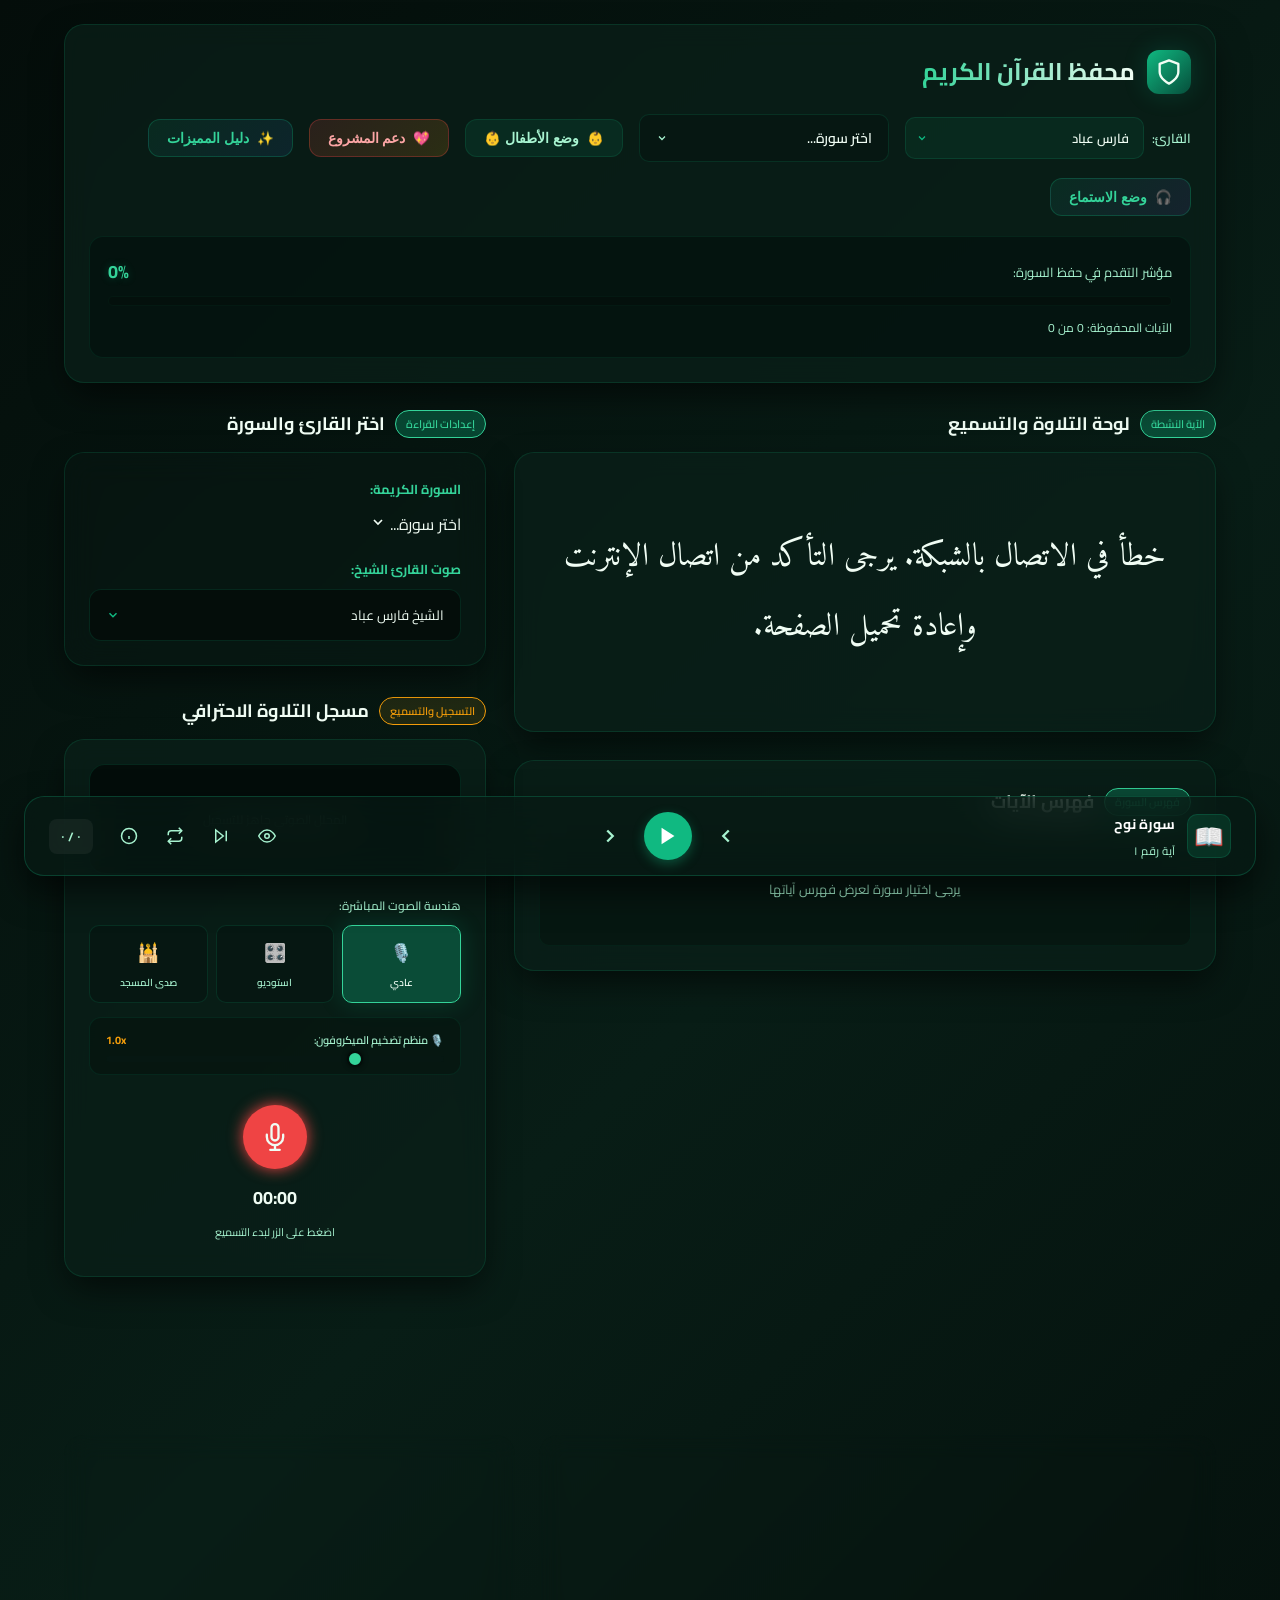
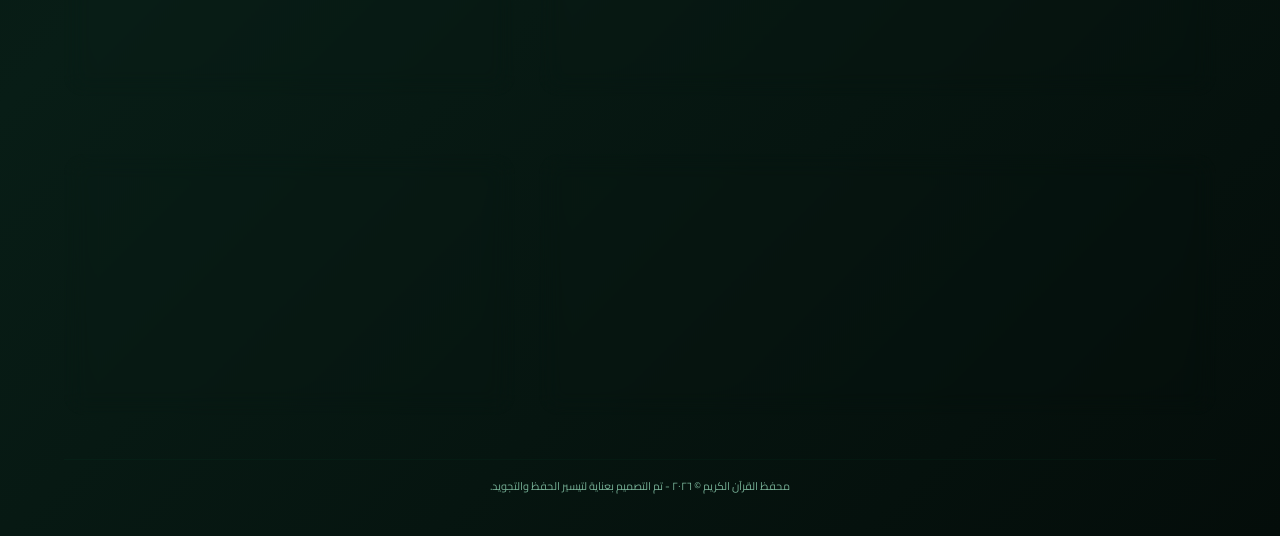
==== commit 3e6bd39a: "إعادة تصميم واجهة المستخدم بالكامل (UI/UX Redesign) - إطلاق لوحة التحكم ثنائية الأعمدة والمشغل السفل" ====
--- a/index.html
+++ b/index.html
@@ -138,210 +138,302 @@
             </div>
         </header>
 
-        <!-- Main Content Area -->
-        <main class="main-content">
+        <!-- Dashboard Layout Container -->
+        <main class="dashboard-container">
             
-            <!-- 2. Interactive Ayah Card -->
-            <section class="card-section">
-                <div class="section-title-wrapper">
-                    <span class="badge">الآية النشطة</span>
-                    <h2 class="section-title">لوحة التلاوة والتسميع <span class="kids-emoji">🎈</span></h2>
-                </div>
-                
-                <div class="ayah-card" id="ayah-card-container">
-                    <!-- Basmala placeholder if ayah is first in surah -->
-                    <div id="basmala-container" class="basmala-text hidden">بِسْمِ اللَّهِ الرَّحْمَٰنِ الرَّحِيمِ</div>
+            <!-- Right Panel: Quran Text Reader & Directory (Focus Area) -->
+            <div class="dashboard-main">
+                
+                <!-- 2. Interactive Ayah Card -->
+                <section class="card-section">
+                    <div class="section-title-wrapper">
+                        <span class="badge">الآية النشطة</span>
+                        <h2 class="section-title">لوحة التلاوة والتسميع <span class="kids-emoji">🎈</span></h2>
+                    </div>
                     
-                    <!-- Quranic Text Area -->
-                    <div class="ayah-text-display" id="ayah-display-box">
-                        <div class="ayah-text" id="quran-text-container">
-                            <!-- Words will be dynamically injected here for Karaoke effect -->
-                            اضغط على سورة للبدء في الحفظ والتسميع
-                        </div>
+                    <div class="ayah-card" id="ayah-card-container">
+                        <!-- Basmala placeholder if ayah is first in surah -->
+                        <div id="basmala-container" class="basmala-text hidden">بِسْمِ اللَّهِ الرَّحْمَٰنِ الرَّحِيمِ</div>
+                        
+                        <!-- Quranic Text Area -->
+                        <div class="ayah-text-display" id="ayah-display-box">
+                            <div class="ayah-text" id="quran-text-container">
+                                <!-- Words will be dynamically injected here for Karaoke effect -->
+                                اضغط على سورة للبدء في الحفظ والتسميع
+                            </div>
+                        </div>
+                        
+                        <!-- Check Mode Cover Overlay (when hidden) -->
+                        <div class="check-mode-overlay hidden" id="check-overlay">
+                            <div class="overlay-content">
+                                <svg width="48" height="48" viewBox="0 0 24 24" fill="none" stroke="currentColor" stroke-width="1.5"><path d="M1 12s4-8 11-8 11 8 11 8-4 8-11 8-11-8-11-8z"/><circle cx="12" cy="12" r="3"/></svg>
+                                <p>وضع التسميع نشط (النص مموه)</p>
+                                <span>انقر على النص بالأسفل لكشفه مؤقتاً عند النسيان</span>
+                            </div>
+                        </div>
+
+                        <!-- Tafsir Box (Explanations) -->
+                        <div class="tafsir-container hidden" id="tafsir-container">
+                            <div class="tafsir-header">💡 التفسير الميسر للآية:</div>
+                            <p class="tafsir-text" id="tafsir-text-content">جاري تحميل التفسير...</p>
+                        </div>
+                    </div>
+                </section>
+
+                <!-- 4. Surah Index Directory Grid inside Focus area -->
+                <section class="index-section">
+                    <div class="section-title-wrapper">
+                        <span class="badge">فهرس السورة</span>
+                        <h2 id="index-title" class="section-title">فهرس الآيات <span class="kids-emoji">🌈</span></h2>
                     </div>
                     
-                    <!-- Check Mode Cover Overlay (when hidden) -->
-                    <div class="check-mode-overlay hidden" id="check-overlay">
-                        <div class="overlay-content">
-                            <svg width="48" height="48" viewBox="0 0 24 24" fill="none" stroke="currentColor" stroke-width="1.5"><path d="M1 12s4-8 11-8 11 8 11 8-4 8-11 8-11-8-11-8z"/><circle cx="12" cy="12" r="3"/></svg>
-                            <p>وضع التسميع نشط (النص مموه)</p>
-                            <span>انقر على النص بالأسفل لكشفه مؤقتاً عند النسيان</span>
-                        </div>
-                    </div>
-
-                    <!-- Card Utility Footer (Controls) -->
-                    <div class="card-controls">
-                        <!-- Play Recitation -->
-                        <button class="btn btn-primary" id="btn-listen" title="استمع لتلاوة الشيخ فارس عباد">
-                            <svg class="icon-play" width="20" height="20" viewBox="0 0 24 24" fill="none" stroke="currentColor" stroke-width="2" stroke-linecap="round" stroke-linejoin="round"><polygon points="5 3 19 12 5 21 5 3"/></svg>
-                            <svg class="icon-pause hidden" width="20" height="20" viewBox="0 0 24 24" fill="none" stroke="currentColor" stroke-width="2" stroke-linecap="round" stroke-linejoin="round"><rect x="6" y="4" width="4" height="16"/><rect x="14" y="4" width="4" height="16"/></svg>
-                            <span>الاستماع للقارئ</span>
-                        </button>
-                        
-                        <!-- Loop Mode Toggle -->
-                        <button class="btn btn-secondary" id="btn-loop" title="تفعيل التكرار التلقائي للآية">
-                            <svg width="18" height="18" viewBox="0 0 24 24" fill="none" stroke="currentColor" stroke-width="2" stroke-linecap="round" stroke-linejoin="round"><polyline points="17 1 21 5 17 9"/><path d="M3 11V9a4 4 0 0 1 4-4h14"/><polyline points="7 23 3 19 7 15"/><path d="M21 13v2a4 4 0 0 1-4 4H3"/></svg>
-                            <span>تكرار</span>
-                        </button>
-
-                        <!-- Autoplay Toggle -->
-                        <button class="btn btn-secondary" id="btn-autoplay" title="التشغيل التلقائي المتتالي للآيات">
-                            <svg width="18" height="18" viewBox="0 0 24 24" fill="none" stroke="currentColor" stroke-width="2" stroke-linecap="round" stroke-linejoin="round"><polygon points="5 4 15 12 5 20 5 4"/><line x1="19" y1="5" x2="19" y2="19"/></svg>
-                            <span>تلاوة متتالية</span>
-                        </button>
-
-                        <!-- Hide Text Toggle (Check Mode) -->
-                        <button class="btn btn-secondary" id="btn-hide-text" title="إخفاء النص لاختبار الحفظ">
-                            <!-- Eye icon (visible) -->
-                            <svg class="icon-eye" width="18" height="18" viewBox="0 0 24 24" fill="none" stroke="currentColor" stroke-width="2" stroke-linecap="round" stroke-linejoin="round"><path d="M1 12s4-8 11-8 11 8 11 8-4 8-11 8-11-8-11-8z"/><circle cx="12" cy="12" r="3"/></svg>
-                            <!-- Eye closed icon (hidden) -->
-                            <svg class="icon-eye-off hidden" width="18" height="18" viewBox="0 0 24 24" fill="none" stroke="currentColor" stroke-width="2" stroke-linecap="round" stroke-linejoin="round"><path d="M17.94 17.94A10.07 10.07 0 0 1 12 20c-7 0-11-8-11-8a18.45 18.45 0 0 1 5.06-5.94M9.9 4.24A9.12 9.12 0 0 1 12 4c7 0 11 8 11 8a18.5 18.5 0 0 1-2.16 3.19m-6.72-1.07a3 3 0 1 1-4.24-4.24"/><line x1="1" y1="1" x2="23" y2="23"/></svg>
-                            <span>إخفاء النص</span>
-                        </button>
-
-                        <!-- Tafsir Toggle -->
-                        <button class="btn btn-secondary" id="btn-tafsir" title="عرض تفسير ومعاني الآية الميسر">
-                            <svg width="18" height="18" viewBox="0 0 24 24" fill="none" stroke="currentColor" stroke-width="2" stroke-linecap="round" stroke-linejoin="round"><path d="M15 14c.2-1 .7-1.7 1.5-2.5 1-.9 1.5-2.2 1.5-3.5A5 5 0 0 0 8 8M9 18h6M10 22h4"/></svg>
-                            <span>التفسير والـمعاني</span>
-                        </button>
-                    </div>
-
-                    <!-- Tafsir Box (Explanations) -->
-                    <div class="tafsir-container hidden" id="tafsir-container">
-                        <div class="tafsir-header">💡 التفسير الميسر للآية:</div>
-                        <p class="tafsir-text" id="tafsir-text-content">جاري تحميل التفسير...</p>
-                    </div>
-
-                    <!-- Navigation Bar -->
-                    <div class="card-navigation">
-                        <button class="nav-arrow" id="btn-prev-ayah" title="الآية السابقة">
-                            <svg width="24" height="24" viewBox="0 0 24 24" fill="none" stroke="currentColor" stroke-width="2.5" stroke-linecap="round" stroke-linejoin="round"><polyline points="9 18 15 12 9 6"/></svg>
-                        </button>
-                        <span class="ayah-index-display" id="ayah-index-text">آية: 0 / 0</span>
-                        <button class="nav-arrow" id="btn-next-ayah" title="الآية التالية">
-                            <svg width="24" height="24" viewBox="0 0 24 24" fill="none" stroke="currentColor" stroke-width="2.5" stroke-linecap="round" stroke-linejoin="round"><polyline points="15 18 9 12 15 6"/></svg>
-                        </button>
-                    </div>
-                </div>
-            </section>
-
-            <!-- 3. Professional Recorder -->
-            <section class="recorder-section">
-                <div class="section-title-wrapper">
-                    <span class="badge badge-accent">التسجيل والتسميع</span>
-                    <h2 class="section-title">مسجل التلاوة الاحترافي <span class="kids-emoji">🧸</span></h2>
-                </div>
-
-                <div class="recorder-card">
-                    <!-- Live Visualizer Container -->
-                    <div class="visualizer-container">
-                        <canvas id="visualizer" class="visualizer-canvas"></canvas>
-                        <div class="visualizer-fallback-text" id="visualizer-text">المحلل الصوتي جاهز للتسجيل</div>
-                    </div>
-
-                    <!-- Audio Effect Modes Selection -->
-                    <div class="audio-modes-selector">
-                        <span class="selector-title">هندسة الصوت المباشرة:</span>
-                        <div class="modes-grid">
-                            <label class="mode-option active">
-                                <input type="radio" name="audio-mode" value="normal" checked>
-                                <div class="mode-box">
-                                    <div class="mode-icon">🎙️</div>
-                                    <span class="mode-name">عادي (طبيعي)</span>
+                    <div class="index-container">
+                        <div class="ayah-grid-list" id="ayah-index-list">
+                            <!-- Ayah cells will be dynamically injected here -->
+                            <div class="empty-state-text">يرجى اختيار سورة لعرض فهرس آياتها</div>
+                        </div>
+                    </div>
+                </section>
+            </div>
+
+            <!-- Left Panel: Recitation Assistant, Sheikh Cards & Extras (Settings Sidebar) -->
+            <div class="dashboard-sidebar">
+                
+                <!-- Sheikh Selection & Setup Area -->
+                <section class="setup-section">
+                    <div class="section-title-wrapper">
+                        <span class="badge">إعدادات القراءة</span>
+                        <h2 class="section-title">اختر القارئ والسورة <span class="kids-emoji">🕌</span></h2>
+                    </div>
+                    
+                    <div class="setup-card">
+                        <!-- Custom Select Surah Trigger -->
+                        <div class="setup-field">
+                            <label class="field-label">السورة الكريمة:</label>
+                            <div class="surah-search-select-wrapper" id="surah-search-select">
+                                <div class="surah-select-trigger" id="surah-select-trigger">
+                                    <span id="selected-surah-label">اختر سورة...</span>
+                                    <svg width="16" height="16" viewBox="0 0 24 24" fill="none" stroke="currentColor" stroke-width="2.5"><polyline points="6 9 12 15 18 9"/></svg>
                                 </div>
-                            </label>
-                            <label class="mode-option">
-                                <input type="radio" name="audio-mode" value="studio">
-                                <div class="mode-box">
-                                    <div class="mode-icon">🎛️</div>
-                                    <span class="mode-name">استوديو (منقّى)</span>
+                                <div class="surah-select-dropdown hidden" id="surah-select-dropdown">
+                                    <input type="text" id="surah-search-input" placeholder="🔍 اكتب اسم السورة للبحث السريع...">
+                                    <div class="surah-options-list" id="surah-options-list">
+                                        <!-- Javascript will inject search options here -->
+                                    </div>
                                 </div>
-                            </label>
-                            <label class="mode-option">
-                                <input type="radio" name="audio-mode" value="echo">
-                                <div class="mode-box">
-                                    <div class="mode-icon">🕌</div>
-                                    <span class="mode-name">صدى المسجد</span>
+                            </div>
+                        </div>
+
+                        <!-- Custom Select Sheikh/Reciter -->
+                        <div class="setup-field">
+                            <label class="field-label">صوت القارئ الشيخ:</label>
+                            <div class="reciter-dropdown-container">
+                                <select id="reciter-select" class="custom-reciter-select">
+                                    <option value="Fares_Abbad_64kbps">الشيخ فارس عباد</option>
+                                    <option value="Husary_64kbps">الشيخ محمود خليل الحصري</option>
+                                    <option value="Minshawy_Teacher_128kbps">الشيخ محمد صديق المنشاوي (المعلم)</option>
+                                    <option value="Abdul_Basit_Murattal_64kbps">الشيخ عبد الباسط عبد الصمد</option>
+                                    <option value="Ghamadi_40kbps">الشيخ سعد الغامدي</option>
+                                </select>
+                            </div>
+                        </div>
+                    </div>
+                </section>
+
+                <!-- 3. Professional Recorder Card -->
+                <section class="recorder-section">
+                    <div class="section-title-wrapper">
+                        <span class="badge badge-accent">التسجيل والتسميع</span>
+                        <h2 class="section-title">مسجل التلاوة الاحترافي <span class="kids-emoji">🧸</span></h2>
+                    </div>
+
+                    <div class="recorder-card">
+                        <!-- Live Visualizer Container -->
+                        <div class="visualizer-container">
+                            <canvas id="visualizer" class="visualizer-canvas"></canvas>
+                            <div class="visualizer-fallback-text" id="visualizer-text">المحلل الصوتي جاهز للتسجيل</div>
+                        </div>
+
+                        <!-- Audio Effect Modes Selection -->
+                        <div class="audio-modes-selector">
+                            <span class="selector-title">هندسة الصوت المباشرة:</span>
+                            <div class="modes-grid">
+                                <label class="mode-option active">
+                                    <input type="radio" name="audio-mode" value="normal" checked>
+                                    <div class="mode-box">
+                                        <div class="mode-icon">🎙️</div>
+                                        <span class="mode-name">عادي</span>
+                                    </div>
+                                </label>
+                                <label class="mode-option">
+                                    <input type="radio" name="audio-mode" value="studio">
+                                    <div class="mode-box">
+                                        <div class="mode-icon">🎛️</div>
+                                        <span class="mode-name">استوديو</span>
+                                    </div>
+                                </label>
+                                <label class="mode-option">
+                                    <input type="radio" name="audio-mode" value="echo">
+                                    <div class="mode-box">
+                                        <div class="mode-icon">🕌</div>
+                                        <span class="mode-name">صدى المسجد</span>
+                                    </div>
+                                </label>
+                            </div>
+                        </div>
+
+                        <!-- Audio Sliders Controls -->
+                        <div class="audio-sliders-panel" id="audio-sliders-panel">
+                            <div class="slider-control-group">
+                                <div class="slider-label-row">
+                                    <span>🎙️ منظم تضخيم الميكروفون:</span>
+                                    <span class="slider-value" id="val-slider-gain">1.0x</span>
                                 </div>
-                            </label>
-                        </div>
-                    </div>
-
-                    <!-- Audio Sliders Controls -->
-                    <div class="audio-sliders-panel" id="audio-sliders-panel">
-                        <div class="slider-control-group">
-                            <div class="slider-label-row">
-                                <span>🎙️ منظم تضخيم الميكروفون:</span>
-                                <span class="slider-value" id="val-slider-gain">1.0x</span>
-                            </div>
-                            <input type="range" id="slider-gain" min="0.5" max="2.5" step="0.1" value="1.0" class="custom-range-slider">
-                        </div>
-                        
-                        <div class="slider-control-group hidden" id="group-slider-reverb">
-                            <div class="slider-label-row">
-                                <span>🕌 منظم عمق صدى الصوت:</span>
-                                <span class="slider-value" id="val-slider-reverb">0.65x</span>
-                            </div>
-                            <input type="range" id="slider-reverb" min="0.1" max="1.0" step="0.05" value="0.65" class="custom-range-slider">
-                        </div>
-                    </div>
-
-                    <!-- Main Recording Controls -->
-                    <div class="recording-controls">
-                        <!-- Record Button -->
-                        <button class="record-btn" id="btn-record-main" title="ابدأ تسجيل صوتك للآية الحالية">
-                            <span class="record-ring"></span>
-                            <span class="record-core"></span>
-                            <!-- Record mic icon -->
-                            <svg class="record-icon" width="28" height="28" viewBox="0 0 24 24" fill="none" stroke="currentColor" stroke-width="2" stroke-linecap="round" stroke-linejoin="round"><path d="M12 1a3 3 0 0 0-3 3v8a3 3 0 0 0 6 0V4a3 3 0 0 0-3-3z"/><path d="M19 10v2a7 7 0 0 1-14 0v-2"/><line x1="12" y1="19" x2="12" y2="23"/><line x1="8" y1="23" x2="16" y2="23"/></svg>
-                            <!-- Stop square icon -->
-                            <svg class="stop-icon hidden" width="24" height="24" viewBox="0 0 24 24" fill="currentColor"><rect x="4" y="4" width="16" height="16" rx="2"/></svg>
-                        </button>
-                        <div class="recording-timer" id="record-timer">00:00</div>
-                        <div class="recording-status-text" id="record-status">اضغط على الزر الأحمر لبدء التسميع</div>
-                    </div>
-
-                    <!-- User Playback Container (Dynamically shown when recording exists) -->
-                    <div class="user-playback-area hidden" id="playback-area">
-                        <div class="divider"></div>
-                        <div class="playback-header">
-                            <span>تسميعك الصوتي للآية النشطة:</span>
-                            <button class="btn-delete-recording" id="btn-delete-rec" title="حذف هذا التسجيل">
-                                <svg width="16" height="16" viewBox="0 0 24 24" fill="none" stroke="currentColor" stroke-width="2" stroke-linecap="round" stroke-linejoin="round"><polyline points="3 6 5 6 21 6"/><path d="M19 6v14a2 2 0 0 1-2 2H7a2 2 0 0 1-2-2V6m3 0V4a2 2 0 0 1 2-2h4a2 2 0 0 1 2 2v2"/><line x1="10" y1="11" x2="10" y2="17"/><line x1="14" y1="11" x2="14" y2="17"/></svg>
-                                <span>حذف</span>
+                                <input type="range" id="slider-gain" min="0.5" max="2.5" step="0.1" value="1.0" class="custom-range-slider">
+                            </div>
+                            
+                            <div class="slider-control-group hidden" id="group-slider-reverb">
+                                <div class="slider-label-row">
+                                    <span>🕌 منظم عمق صدى الصوت:</span>
+                                    <span class="slider-value" id="val-slider-reverb">0.65x</span>
+                                </div>
+                                <input type="range" id="slider-reverb" min="0.1" max="1.0" step="0.05" value="0.65" class="custom-range-slider">
+                            </div>
+                        </div>
+
+                        <!-- Main Recording Controls -->
+                        <div class="recording-controls">
+                            <!-- Record Button -->
+                            <button class="record-btn" id="btn-record-main" title="ابدأ تسجيل صوتك للآية الحالية">
+                                <span class="record-ring"></span>
+                                <span class="record-core"></span>
+                                <!-- Record mic icon -->
+                                <svg class="record-icon" width="28" height="28" viewBox="0 0 24 24" fill="none" stroke="currentColor" stroke-width="2" stroke-linecap="round" stroke-linejoin="round"><path d="M12 1a3 3 0 0 0-3 3v8a3 3 0 0 0 6 0V4a3 3 0 0 0-3-3z"/><path d="M19 10v2a7 7 0 0 1-14 0v-2"/><line x1="12" y1="19" x2="12" y2="23"/><line x1="8" y1="23" x2="16" y2="23"/></svg>
+                                <!-- Stop square icon -->
+                                <svg class="stop-icon hidden" width="24" height="24" viewBox="0 0 24 24" fill="currentColor"><rect x="4" y="4" width="16" height="16" rx="2"/></svg>
                             </button>
-                        </div>
-                        
-                        <!-- Custom Audio Player for recorded audio -->
-                        <div class="custom-audio-player">
-                            <button class="player-play-btn" id="btn-play-recorded">
-                                <svg class="play-svg" width="16" height="16" viewBox="0 0 24 24" fill="currentColor"><polygon points="5 3 19 12 5 21 5 3"/></svg>
-                                <svg class="pause-svg hidden" width="16" height="16" viewBox="0 0 24 24" fill="currentColor"><rect x="6" y="4" width="4" height="16"/><rect x="14" y="4" width="4" height="16"/></svg>
-                            </button>
-                            <div class="player-progress-container" id="player-progress-bar">
-                                <div class="player-progress-fill" id="player-progress-fill"></div>
-                            </div>
-                            <span class="player-time" id="player-time-display">00:00</span>
-                        </div>
-                    </div>
-                </div>
-            </section>
+                            <div class="recording-timer" id="record-timer">00:00</div>
+                            <div class="recording-status-text" id="record-status">اضغط على الزر لبدء التسميع</div>
+                        </div>
+
+                        <!-- User Playback Container (Dynamically shown when recording exists) -->
+                        <div class="user-playback-area hidden" id="playback-area">
+                            <div class="divider"></div>
+                            <div class="playback-header">
+                                <span>تسميعك الصوتي للآية النشطة:</span>
+                                <button class="btn-delete-recording" id="btn-delete-rec" title="حذف هذا التسجيل">
+                                    <svg width="16" height="16" viewBox="0 0 24 24" fill="none" stroke="currentColor" stroke-width="2" stroke-linecap="round" stroke-linejoin="round"><polyline points="3 6 5 6 21 6"/><path d="M19 6v14a2 2 0 0 1-2 2H7a2 2 0 0 1-2-2V6m3 0V4a2 2 0 0 1 2-2h4a2 2 0 0 1 2 2v2"/><line x1="10" y1="11" x2="10" y2="17"/><line x1="14" y1="11" x2="14" y2="17"/></svg>
+                                    <span>حذف</span>
+                                </button>
+                            </div>
+                            
+                            <!-- Custom Audio Player for recorded audio -->
+                            <div class="custom-audio-player">
+                                <button class="player-play-btn" id="btn-play-recorded">
+                                    <svg class="play-svg" width="16" height="16" viewBox="0 0 24 24" fill="currentColor"><polygon points="5 3 19 12 5 21 5 3"/></svg>
+                                    <svg class="pause-svg hidden" width="16" height="16" viewBox="0 0 24 24" fill="currentColor"><rect x="6" y="4" width="4" height="16"/><rect x="14" y="4" width="4" height="16"/></svg>
+                                </button>
+                                <div class="player-progress-container" id="player-progress-bar">
+                                    <div class="player-progress-fill" id="player-progress-fill"></div>
+                                </div>
+                                <span class="player-time" id="player-time-display">00:00</span>
+                            </div>
+                        </div>
+                    </div>
+                </section>
+            </div>
         </main>
 
-        <!-- 4. Surah Index Directory -->
-        <section class="index-section">
-            <div class="section-title-wrapper">
-                <span class="badge">فهرس السورة</span>
-                <h2 id="index-title" class="section-title">فهرس الآيات <span class="kids-emoji">🌈</span></h2>
-            </div>
-            
-            <div class="index-container">
-                <div class="ayah-grid-list" id="ayah-index-list">
-                    <!-- Ayah cells will be dynamically injected here -->
-                    <div class="empty-state-text">يرجى اختيار سورة لعرض فهرس آياتها</div>
+        <!-- 5. Donation Support Section -->
+        <section class="donation-section">
+            <div class="donation-card-layout">
+                <!-- Donation Card -->
+                <div class="donation-card">
+                    <div class="donation-card-content">
+                        <div class="donation-card-icon">💝</div>
+                        <div class="donation-card-text">
+                            <h3>شارك في الأجر والثواب 🌱</h3>
+                            <p>هذا الموقع صدقة جارية ومجاني بالكامل لمساعدة المسلمين وأطفالهم على حفظ كتاب الله. دعمك المالي وتبرعك يساعدنا في دفع تكاليف الاستضافة وتحديث وتطوير منصتنا باستمرار بميزات ذكية.</p>
+                        </div>
+                    </div>
+                    <button class="btn btn-primary btn-donate-now" id="btn-donate-card-trigger">
+                        <span>تبرع الآن ودعم المشروع</span>
+                        <svg width="16" height="16" viewBox="0 0 24 24" fill="none" stroke="currentColor" stroke-width="2.5"><line x1="5" y1="12" x2="19" y2="12"/><polyline points="12 5 19 12 12 19"/></svg>
+                    </button>
+                </div>
+                
+                <!-- QR Code Sharing Card -->
+                <div class="qr-sharing-card">
+                    <div class="qr-content">
+                        <img src="qr-code.png" alt="باركود الموقع" class="qr-image">
+                        <div class="qr-text">
+                            <h4>انشر الخير 📲</h4>
+                            <p>امسح الكود لتفتحه على هاتفك أو لتشاركه مع أصدقائك وعائلتك للحفظ.</p>
+                        </div>
+                    </div>
                 </div>
             </div>
         </section>
+
+        <!-- 6. Sticky Floating Audio Player Bar (Spotify Style) -->
+        <div class="sticky-player-bar" id="sticky-audio-player">
+            <div class="player-bar-container">
+                <!-- Playback Info: Surah & Ayah Name -->
+                <div class="player-info-block">
+                    <div class="player-info-icon">📖</div>
+                    <div class="player-info-details">
+                        <span class="player-surah-title" id="player-bar-surah">سورة نوح</span>
+                        <span class="player-ayah-number" id="player-bar-ayah">آية رقم ١</span>
+                    </div>
+                </div>
+
+                <!-- Core Media Controls -->
+                <div class="player-core-controls">
+                    <!-- Prev Ayah -->
+                    <button class="btn-player-control" id="btn-prev-ayah" title="الآية السابقة">
+                        <svg width="22" height="22" viewBox="0 0 24 24" fill="none" stroke="currentColor" stroke-width="2.5"><polyline points="15 18 9 12 15 6"/></svg>
+                    </button>
+
+                    <!-- Main Listen Play/Pause -->
+                    <button class="btn-player-play" id="btn-listen" title="استمع للآية">
+                        <svg class="icon-play" width="22" height="22" viewBox="0 0 24 24" fill="currentColor"><polygon points="5 3 19 12 5 21 5 3"/></svg>
+                        <svg class="icon-pause hidden" width="22" height="22" viewBox="0 0 24 24" fill="currentColor"><rect x="6" y="4" width="4" height="16"/><rect x="14" y="4" width="4" height="16"/></svg>
+                    </button>
+
+                    <!-- Next Ayah -->
+                    <button class="btn-player-control" id="btn-next-ayah" title="الآية التالية">
+                        <svg width="22" height="22" viewBox="0 0 24 24" fill="none" stroke="currentColor" stroke-width="2.5"><polyline points="9 18 15 12 9 6"/></svg>
+                    </button>
+                </div>
+
+                <!-- Utilities Group Actions -->
+                <div class="player-utilities">
+                    <!-- Hide Text (Check Mode) -->
+                    <button class="btn-utility-action" id="btn-hide-text" title="إخفاء الكلمات للتسميع">
+                        <svg class="icon-eye" width="18" height="18" viewBox="0 0 24 24" fill="none" stroke="currentColor" stroke-width="2"><path d="M1 12s4-8 11-8 11 8 11 8-4 8-11 8-11-8-11-8z"/><circle cx="12" cy="12" r="3"/></svg>
+                        <svg class="icon-eye-off hidden" width="18" height="18" viewBox="0 0 24 24" fill="none" stroke="currentColor" stroke-width="2"><path d="M17.94 17.94A10.07 10.07 0 0 1 12 20c-7 0-11-8-11-8a18.45 18.45 0 0 1 5.06-5.94M9.9 4.24A9.12 9.12 0 0 1 12 4c7 0 11 8 11 8a18.5 18.5 0 0 1-2.16 3.19m-6.72-1.07a3 3 0 1 1-4.24-4.24"/><line x1="1" y1="1" x2="23" y2="23"/></svg>
+                    </button>
+
+                    <!-- Autoplay Mode -->
+                    <button class="btn-utility-action" id="btn-autoplay" title="تلاوة متتالية">
+                        <svg width="18" height="18" viewBox="0 0 24 24" fill="none" stroke="currentColor" stroke-width="2"><polygon points="5 4 15 12 5 20 5 4"/><line x1="19" y1="5" x2="19" y2="19"/></svg>
+                    </button>
+
+                    <!-- Loop Ayah -->
+                    <button class="btn-utility-action" id="btn-loop" title="تكرار الآية">
+                        <svg width="18" height="18" viewBox="0 0 24 24" fill="none" stroke="currentColor" stroke-width="2"><polyline points="17 1 21 5 17 9"/><path d="M3 11V9a4 4 0 0 1 4-4h14"/><polyline points="7 23 3 19 7 15"/><path d="M21 13v2a4 4 0 0 1-4 4H3"/></svg>
+                    </button>
+
+                    <!-- Tafsir Mode -->
+                    <button class="btn-utility-action" id="btn-tafsir" title="التفسير والمعاني">
+                        <svg width="18" height="18" viewBox="0 0 24 24" fill="none" stroke="currentColor" stroke-width="2"><path d="M12 22c5.523 0 10-4.477 10-10S17.523 2 12 2 2 6.477 2 12s4.477 10 10 10z"/><path d="M12 16v-4"/><path d="M12 8h.01"/></svg>
+                    </button>
+                    
+                    <!-- Ayah Index Display -->
+                    <span class="player-ayah-index" id="ayah-index-text">٠ / ٠</span>
+                </div>
+            </div>
+        </div>
 
         <!-- 5. Donation Support Section -->
         <section class="donation-section">
--- a/styles.css
+++ b/styles.css
@@ -334,17 +334,117 @@
 }
 
 /* Main Content Area Styling */
-.main-content {
+/* Dashboard Grid Layout (UI Redesign) */
+.dashboard-container {
     display: grid;
-    grid-template-columns: 1.2fr 0.8fr;
-    gap: 24px;
-}
-
-@media (max-width: 900px) {
-    .main-content {
+    grid-template-columns: 1.25fr 0.75fr;
+    gap: 28px;
+    align-items: start;
+    margin-bottom: 100px; /* Space for the bottom sticky player */
+}
+
+.dashboard-main {
+    display: flex;
+    flex-direction: column;
+    gap: 28px;
+}
+
+.dashboard-sidebar {
+    display: flex;
+    flex-direction: column;
+    gap: 28px;
+    position: sticky;
+    top: 24px;
+}
+
+@media (max-width: 1024px) {
+    .dashboard-container {
         grid-template-columns: 1fr;
-    }
-}
+        gap: 24px;
+        margin-bottom: 120px;
+    }
+    .dashboard-sidebar {
+        position: static;
+    }
+}
+
+/* Custom Setup Card Styling inside Sidebar */
+.setup-card {
+    background: rgba(8, 26, 20, 0.4);
+    backdrop-filter: blur(16px);
+    -webkit-backdrop-filter: blur(16px);
+    border: 1px solid rgba(16, 185, 129, 0.15);
+    border-radius: 20px;
+    padding: 24px;
+    display: flex;
+    flex-direction: column;
+    gap: 18px;
+    box-shadow: var(--shadow-main);
+}
+
+.setup-field {
+    display: flex;
+    flex-direction: column;
+    gap: 8px;
+}
+
+.field-label {
+    font-size: 13px;
+    font-weight: 700;
+    color: var(--primary-light);
+}
+
+/* Custom Styled Select Dropdown */
+.reciter-dropdown-container {
+    position: relative;
+    width: 100%;
+}
+
+.custom-reciter-select {
+    width: 100%;
+    padding: 12px 16px;
+    border-radius: 12px;
+    background: #040d0a;
+    border: 1px solid var(--border-color);
+    color: var(--text-main);
+    font-size: 13.5px;
+    font-family: var(--font-main);
+    outline: none;
+    cursor: pointer;
+    transition: all 0.3s ease;
+    text-align: right;
+    direction: rtl;
+    appearance: none;
+    -webkit-appearance: none;
+    background-image: url("data:image/svg+xml;charset=UTF-8,%3csvg xmlns='http://www.w3.org/2000/svg' width='16' height='16' viewBox='0 0 24 24' fill='none' stroke='%2310b981' stroke-width='2.5'%3e%3cpolyline points='6 9 12 15 18 9'/%3e%3c/svg%3e");
+    background-repeat: no-repeat;
+    background-position: left 16px center;
+    background-size: 14px;
+}
+
+.custom-reciter-select:focus {
+    border-color: var(--primary);
+    box-shadow: 0 0 10px rgba(16, 185, 129, 0.2);
+}
+
+/* Kids mode overrides for custom select */
+body.kids-mode .setup-card {
+    background: #ffffff;
+    border: 2px solid #22c55e;
+    box-shadow: 0 8px 25px rgba(34, 197, 94, 0.1);
+}
+
+body.kids-mode .custom-reciter-select {
+    background-color: #f8fafc;
+    border-color: #cbd5e1;
+    color: #1e293b;
+    background-image: url("data:image/svg+xml;charset=UTF-8,%3csvg xmlns='http://www.w3.org/2000/svg' width='16' height='16' viewBox='0 0 24 24' fill='none' stroke='%2322c55e' stroke-width='2.5'%3e%3cpolyline points='6 9 12 15 18 9'/%3e%3c/svg%3e");
+}
+
+body.kids-mode .custom-reciter-select:focus {
+    border-color: #22c55e;
+}
+
 
 /* Titles and Badges */
 .section-title-wrapper {
@@ -2921,8 +3021,262 @@
     background: linear-gradient(135deg, #6d28d9 0%, #15803d 100%);
 }
 
-
-
-
-
-
+/* --- 10. Floating Sticky Bottom Player Bar (Spotify Style) --- */
+
+.sticky-player-bar {
+    position: fixed;
+    bottom: 24px;
+    left: 24px;
+    right: 24px;
+    height: 80px;
+    background: rgba(8, 26, 20, 0.7);
+    backdrop-filter: blur(20px);
+    -webkit-backdrop-filter: blur(20px);
+    border: 1px solid rgba(16, 185, 129, 0.25);
+    border-radius: 20px;
+    box-shadow: 0 15px 35px rgba(0, 0, 0, 0.6);
+    z-index: 1000;
+    display: flex;
+    align-items: center;
+    padding: 0 24px;
+    animation: slideUpPlayer 0.5s cubic-bezier(0.16, 1, 0.3, 1) forwards;
+    direction: rtl;
+}
+
+@keyframes slideUpPlayer {
+    from { transform: translateY(120%); opacity: 0; }
+    to { transform: translateY(0); opacity: 1; }
+}
+
+.player-bar-container {
+    width: 100%;
+    display: flex;
+    justify-content: space-between;
+    align-items: center;
+    gap: 16px;
+}
+
+/* 10.1 Player Information Block */
+.player-info-block {
+    display: flex;
+    align-items: center;
+    gap: 12px;
+    min-width: 180px;
+}
+
+.player-info-icon {
+    font-size: 24px;
+    background: rgba(16, 185, 129, 0.15);
+    width: 44px;
+    height: 44px;
+    border-radius: 10px;
+    display: flex;
+    align-items: center;
+    justify-content: center;
+    border: 1px solid rgba(16, 185, 129, 0.2);
+}
+
+.player-info-details {
+    display: flex;
+    flex-direction: column;
+    gap: 3px;
+    text-align: right;
+}
+
+.player-surah-title {
+    font-size: 14px;
+    font-weight: 700;
+    color: #ffffff;
+    font-family: var(--font-title);
+}
+
+.player-ayah-number {
+    font-size: 11.5px;
+    color: var(--text-muted);
+}
+
+/* 10.2 Media Core Controls (Play, Prev, Next) */
+.player-core-controls {
+    display: flex;
+    align-items: center;
+    gap: 16px;
+}
+
+.btn-player-control {
+    background: transparent;
+    border: none;
+    color: var(--text-muted);
+    cursor: pointer;
+    width: 36px;
+    height: 36px;
+    border-radius: 50%;
+    display: flex;
+    align-items: center;
+    justify-content: center;
+    transition: all 0.2s ease;
+}
+
+.btn-player-control:hover {
+    color: var(--primary-light);
+    background: rgba(16, 185, 129, 0.1);
+}
+
+.btn-player-play {
+    background: var(--primary);
+    border: none;
+    color: #ffffff;
+    cursor: pointer;
+    width: 48px;
+    height: 48px;
+    border-radius: 50%;
+    display: flex;
+    align-items: center;
+    justify-content: center;
+    box-shadow: 0 4px 12px rgba(16, 185, 129, 0.35);
+    transition: all 0.3s cubic-bezier(0.175, 0.885, 0.32, 1.275);
+}
+
+.btn-player-play:hover {
+    background: var(--primary-hover);
+    transform: scale(1.08);
+    box-shadow: 0 6px 16px rgba(16, 185, 129, 0.5);
+}
+
+/* 10.3 Player Utilities (Loop, Autoplay, Tafsir, etc) */
+.player-utilities {
+    display: flex;
+    align-items: center;
+    gap: 10px;
+}
+
+.btn-utility-action {
+    background: transparent;
+    border: none;
+    color: var(--text-muted);
+    cursor: pointer;
+    width: 36px;
+    height: 36px;
+    border-radius: 10px;
+    display: flex;
+    align-items: center;
+    justify-content: center;
+    border: 1px solid transparent;
+    transition: all 0.2s ease;
+}
+
+.btn-utility-action:hover {
+    color: var(--primary-light);
+    background: rgba(16, 185, 129, 0.05);
+}
+
+.btn-utility-action.active {
+    color: var(--primary-light);
+    background: rgba(16, 185, 129, 0.15);
+    border-color: rgba(16, 185, 129, 0.25);
+}
+
+.player-ayah-index {
+    font-size: 12px;
+    color: var(--text-muted);
+    background: rgba(255, 255, 255, 0.05);
+    padding: 6px 12px;
+    border-radius: 8px;
+    font-weight: 700;
+    margin-right: 8px;
+}
+
+/* --- Kids Mode Overrides for Sticky Player --- */
+body.kids-mode .sticky-player-bar {
+    background: #ffffff;
+    border: 2px solid #22c55e;
+    box-shadow: 0 10px 30px rgba(34, 197, 94, 0.15);
+}
+
+body.kids-mode .player-surah-title {
+    color: #15803d;
+}
+
+body.kids-mode .player-ayah-number {
+    color: #475569;
+}
+
+body.kids-mode .player-info-icon {
+    background: #f0fdf4;
+    border-color: #bbf7d0;
+}
+
+body.kids-mode .btn-player-control {
+    color: #64748b;
+}
+
+body.kids-mode .btn-player-control:hover {
+    color: #22c55e;
+    background: #f0fdf4;
+}
+
+body.kids-mode .btn-player-play {
+    background: #22c55e;
+    box-shadow: 0 6px 15px rgba(34, 197, 94, 0.3);
+}
+
+body.kids-mode .btn-player-play:hover {
+    background: #15803d;
+}
+
+body.kids-mode .btn-utility-action {
+    color: #64748b;
+}
+
+body.kids-mode .btn-utility-action:hover {
+    color: #22c55e;
+    background: #f0fdf4;
+}
+
+body.kids-mode .btn-utility-action.active {
+    color: #ffffff;
+    background: #22c55e;
+}
+
+body.kids-mode .player-ayah-index {
+    color: #15803d;
+    background: #f0fdf4;
+}
+
+/* Responsive Sticky Player Mobile View */
+@media (max-width: 600px) {
+    .sticky-player-bar {
+        bottom: 12px;
+        left: 12px;
+        right: 12px;
+        height: auto;
+        padding: 12px;
+        border-radius: 16px;
+    }
+    
+    .player-bar-container {
+        flex-direction: column;
+        gap: 12px;
+    }
+    
+    .player-info-block {
+        width: 100%;
+        justify-content: center;
+        min-width: unset;
+    }
+    
+    .player-utilities {
+        width: 100%;
+        justify-content: center;
+    }
+    
+    .dashboard-container {
+        margin-bottom: 180px; /* Extra height space for phone vertical player bar */
+    }
+}
+
+
+
+
+
+
+
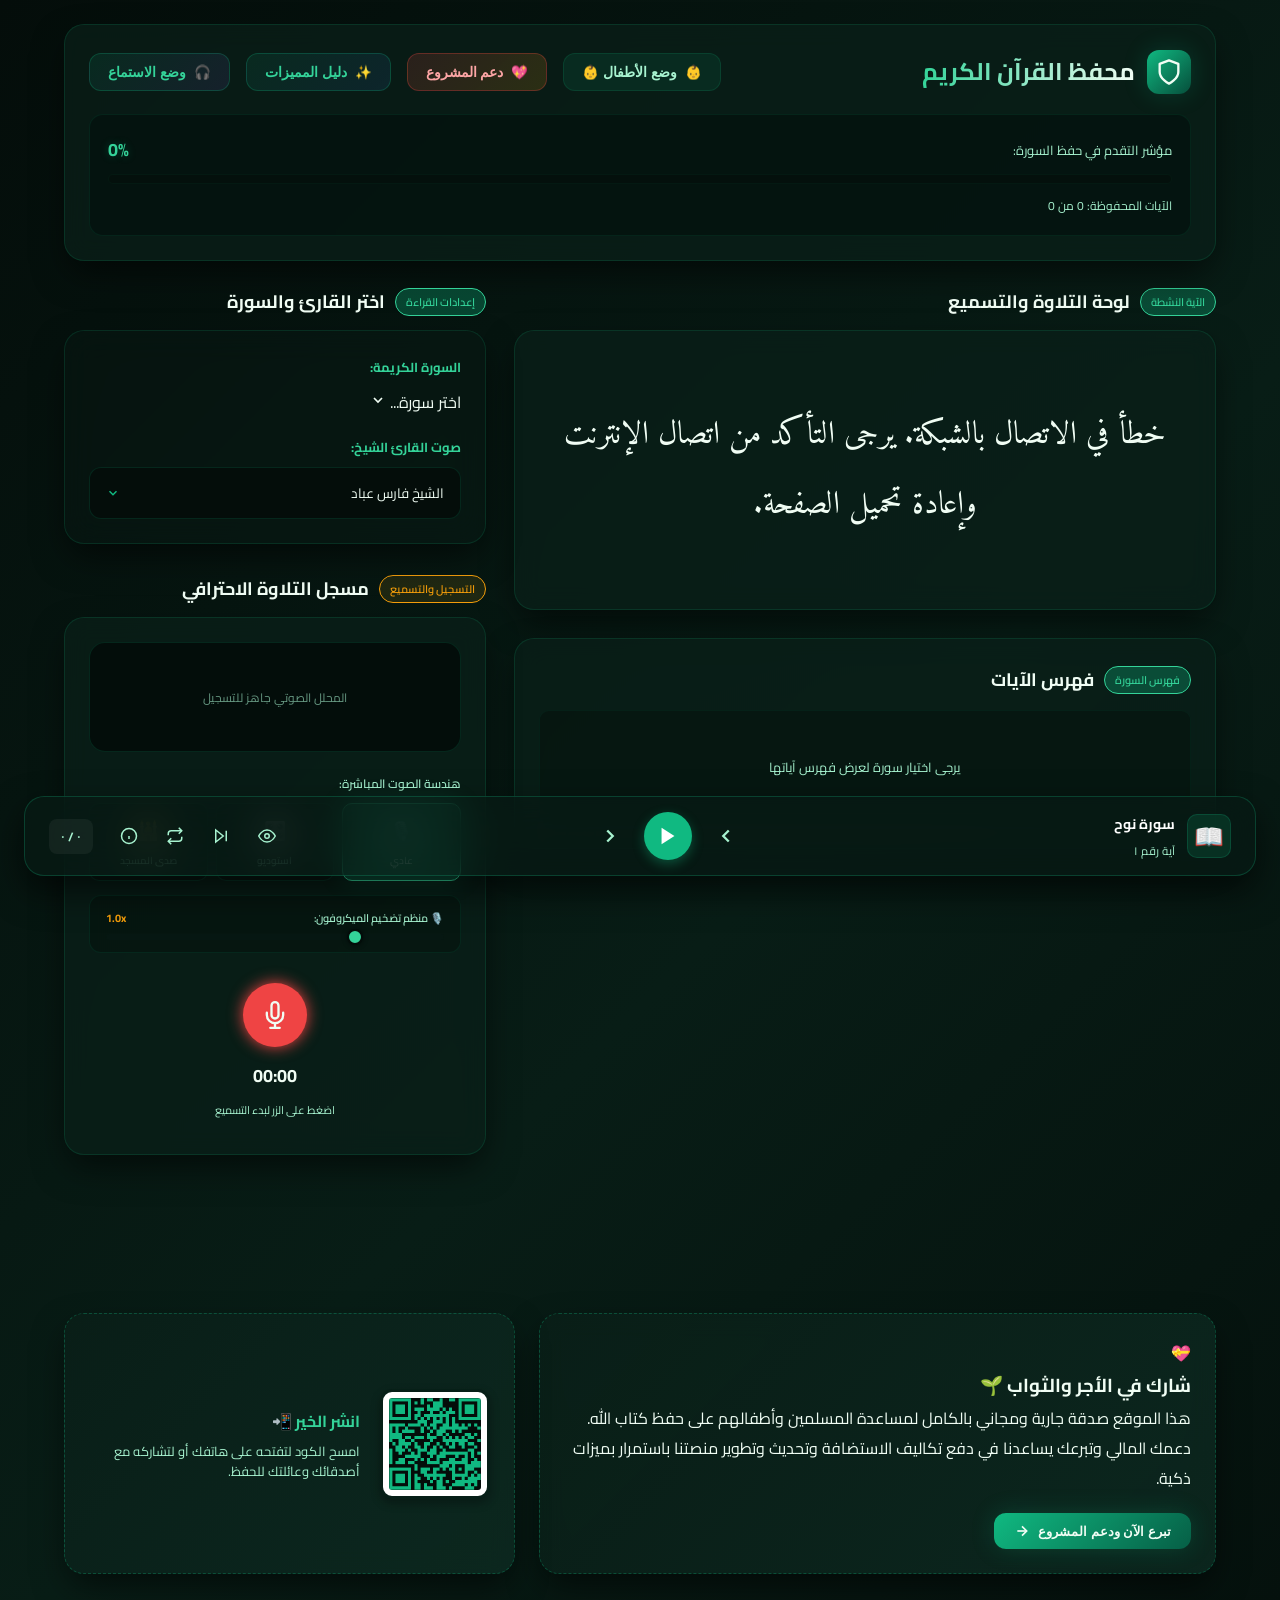
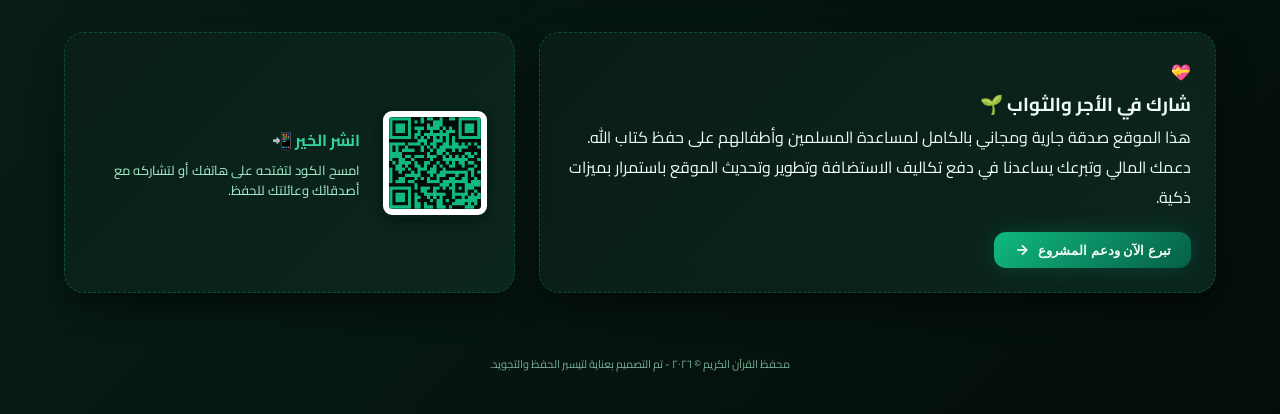
==== commit a5ae541e: "حذف سيلكتور القارئ والسورة المكررين من الهيدر لمنع تعارض الـ IDs واستعادة تحميل السور 100%" ====
--- a/index.html
+++ b/index.html
@@ -44,40 +44,6 @@
                     <h1>محفظ القرآن الكريم <span class="kids-emoji">🤲</span></h1>
                 </div>
                 <div class="header-actions">
-                    <!-- Reciter Selector -->
-                    <div class="reciter-selector">
-                        <label for="reciter-select">القارئ:</label>
-                        <select id="reciter-select">
-                            <option value="Fares_Abbad_64kbps" selected>فارس عباد</option>
-                            <option value="Alafasy_64kbps">مشاري العفاسي</option>
-                            <option value="Abdul_Basit_Murattal_64kbps">عبد الباسط عبد الصمد (مرتل)</option>
-                            <option value="Minshawy_Murattal_128kbps">محمد صديق المنشاوي (مرتل)</option>
-                            <option value="Minshawy_Teacher_128kbps">محمد صديق المنشاوي (المعلم 🧑‍🏫)</option>
-                            <option value="Husary_64kbps">محمود خليل الحصري (مرتل)</option>
-                            <option value="Husary_Muallim_128kbps">محمود خليل الحصري (المعلم 🧑‍🏫)</option>
-                            <option value="Abdurrahmaan_As-Sudais_64kbps">عبد الرحمن السديس</option>
-                            <option value="Maher_AlMuaiqly_64kbps">ماهر المعيقلي</option>
-                            <option value="khalefa_al_tunaiji_64kbps">خليفة الطنيجي (المعلم للأطفال 🧒)</option>
-                        </select>
-                    </div>
-
-                    <!-- Surah Search Select -->
-                    <div class="search-select-container" id="surah-search-select">
-                        <div class="search-select-trigger" id="surah-select-trigger">
-                            <span id="selected-surah-label">اختر سورة...</span>
-                            <svg width="12" height="12" viewBox="0 0 24 24" fill="none" stroke="currentColor" stroke-width="2.5"><polyline points="6 9 12 15 18 9"/></svg>
-                        </div>
-                        <div class="search-select-dropdown hidden" id="surah-select-dropdown">
-                            <div class="search-select-search-box">
-                                <input type="text" id="surah-search-input" placeholder="ابحث باسم السورة أو رقمها..." autocomplete="off">
-                                <svg width="16" height="16" viewBox="0 0 24 24" fill="none" stroke="currentColor" stroke-width="2.5"><circle cx="11" cy="11" r="8"/><line x1="21" y1="21" x2="16.65" y2="16.65"/></svg>
-                            </div>
-                            <div class="search-select-options-list" id="surah-options-list">
-                                <!-- Options will be dynamically injected here -->
-                            </div>
-                        </div>
-                    </div>
-
                     <!-- Kids Mode Toggle -->
                     <button class="btn-toggle-kids" id="btn-kids-mode-toggle" title="تفعيل وضع الأطفال">
                         <span class="kids-mode-icon">👶</span>
@@ -229,11 +195,16 @@
                             <label class="field-label">صوت القارئ الشيخ:</label>
                             <div class="reciter-dropdown-container">
                                 <select id="reciter-select" class="custom-reciter-select">
-                                    <option value="Fares_Abbad_64kbps">الشيخ فارس عباد</option>
-                                    <option value="Husary_64kbps">الشيخ محمود خليل الحصري</option>
-                                    <option value="Minshawy_Teacher_128kbps">الشيخ محمد صديق المنشاوي (المعلم)</option>
-                                    <option value="Abdul_Basit_Murattal_64kbps">الشيخ عبد الباسط عبد الصمد</option>
-                                    <option value="Ghamadi_40kbps">الشيخ سعد الغامدي</option>
+                                    <option value="Fares_Abbad_64kbps" selected>الشيخ فارس عباد</option>
+                                    <option value="Alafasy_64kbps">الشيخ مشاري العفاسي</option>
+                                    <option value="Abdul_Basit_Murattal_64kbps">الشيخ عبد الباسط عبد الصمد (مرتل)</option>
+                                    <option value="Minshawy_Murattal_128kbps">الشيخ محمد صديق المنشاوي (مرتل)</option>
+                                    <option value="Minshawy_Teacher_128kbps">الشيخ محمد صديق المنشاوي (المعلم 🧑‍🏫)</option>
+                                    <option value="Husary_64kbps">الشيخ محمود خليل الحصري (مرتل)</option>
+                                    <option value="Husary_Muallim_128kbps">الشيخ محمود خليل الحصري (المعلم 🧑‍🏫)</option>
+                                    <option value="Abdurrahmaan_As-Sudais_64kbps">الشيخ عبد الرحمن السديس</option>
+                                    <option value="Maher_AlMuaiqly_64kbps">الشيخ ماهر المعيقلي</option>
+                                    <option value="khalefa_al_tunaiji_64kbps">الشيخ خليفة الطنيجي (المعلم للأطفال 🧒)</option>
                                 </select>
                             </div>
                         </div>
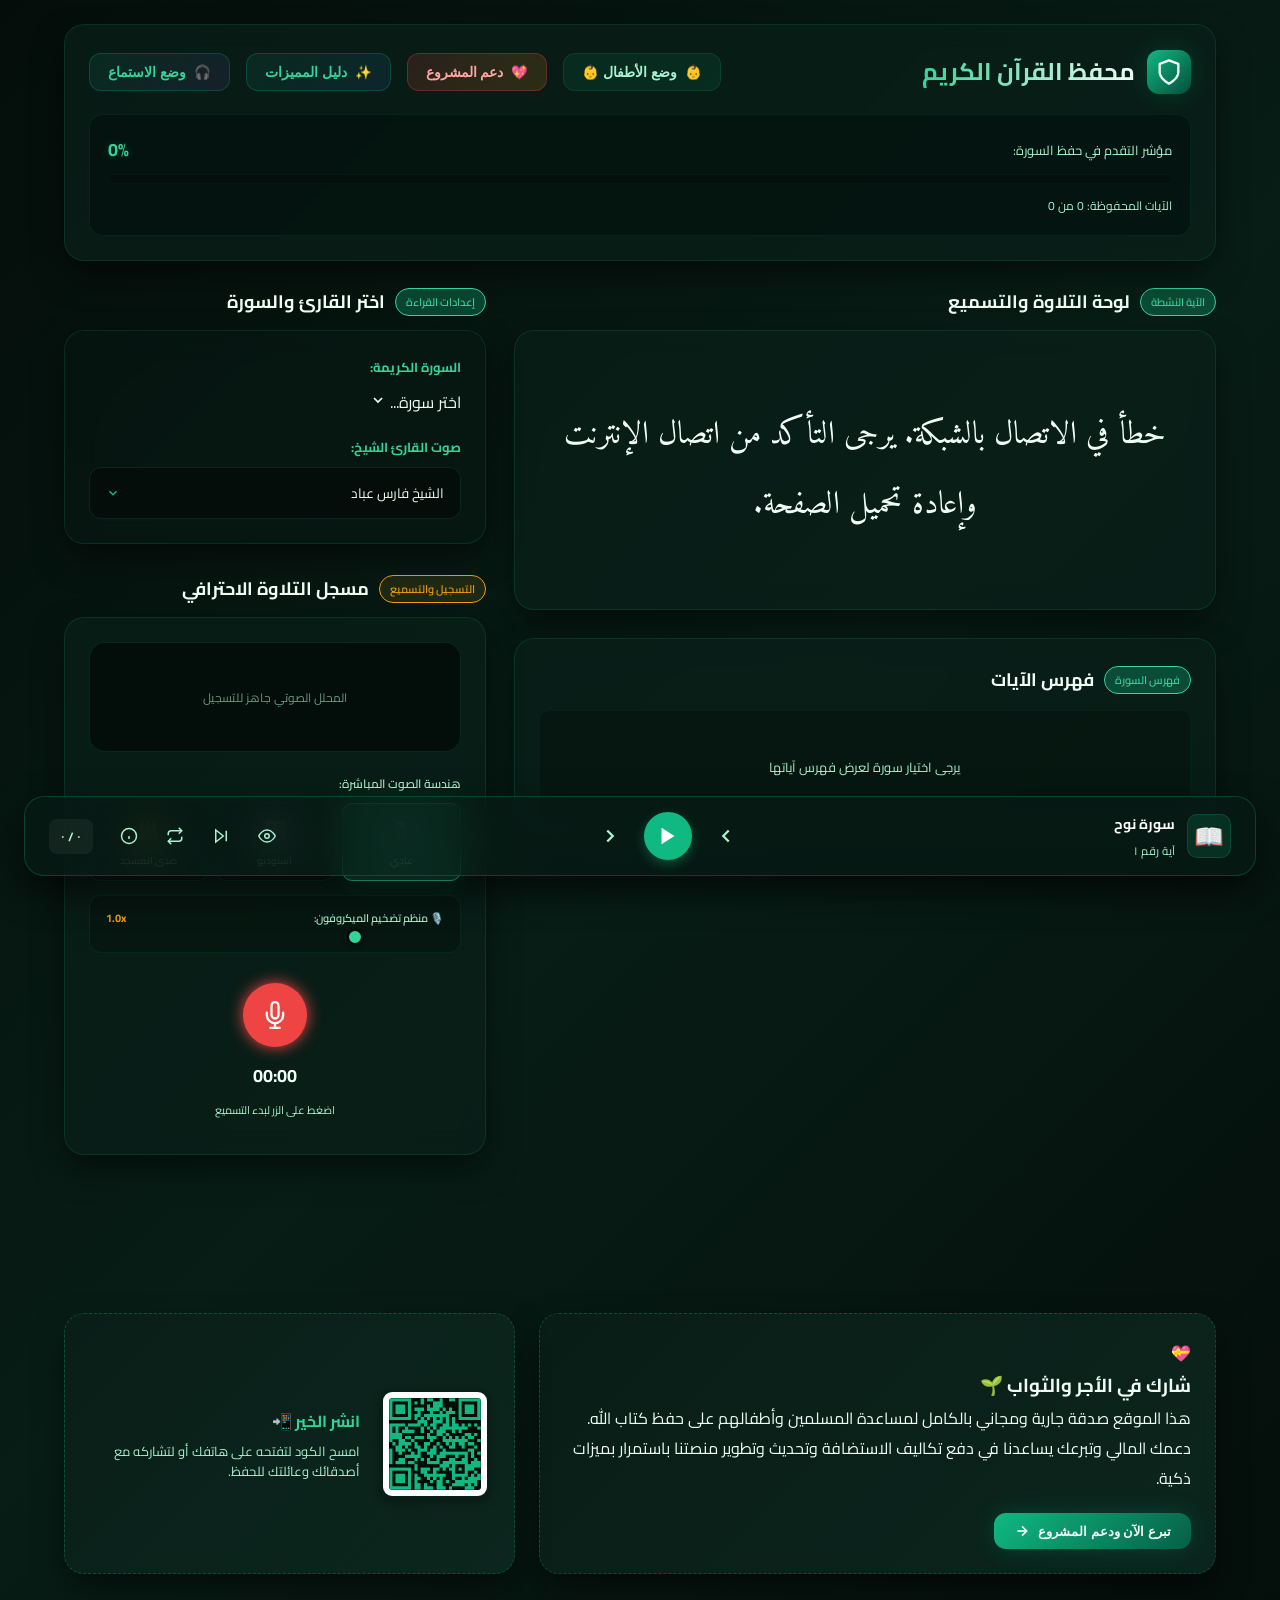
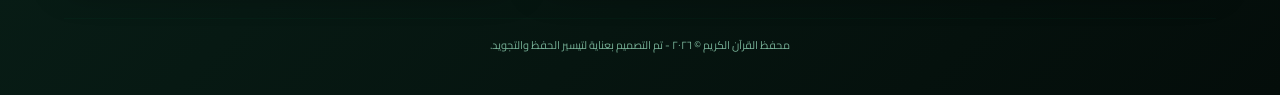
==== commit 57e2a2c9: "إصلاح الأخطاء وتحديث التسميع التفاعلي ومطابقة الصوت بمستوى الكلمات عبر Web Speech API" ====
--- a/index.html
+++ b/index.html
@@ -406,36 +406,7 @@
             </div>
         </div>
 
-        <!-- 5. Donation Support Section -->
-        <section class="donation-section">
-            <div class="donation-card-layout">
-                <!-- Donation Card -->
-                <div class="donation-card">
-                    <div class="donation-card-content">
-                        <div class="donation-card-icon">💝</div>
-                        <div class="donation-card-text">
-                            <h3>شارك في الأجر والثواب 🌱</h3>
-                            <p>هذا الموقع صدقة جارية ومجاني بالكامل لمساعدة المسلمين وأطفالهم على حفظ كتاب الله. دعمك المالي وتبرعك يساعدنا في دفع تكاليف الاستضافة وتطوير وتحديث الموقع باستمرار بميزات ذكية.</p>
-                        </div>
-                    </div>
-                    <button class="btn btn-primary btn-donate-now" id="btn-donate-card-trigger">
-                        <span>تبرع الآن ودعم المشروع</span>
-                        <svg width="16" height="16" viewBox="0 0 24 24" fill="none" stroke="currentColor" stroke-width="2.5"><line x1="5" y1="12" x2="19" y2="12"/><polyline points="12 5 19 12 12 19"/></svg>
-                    </button>
-                </div>
-                
-                <!-- QR Code Sharing Card -->
-                <div class="qr-sharing-card">
-                    <div class="qr-content">
-                        <img src="qr-code.png" alt="باركود الموقع" class="qr-image">
-                        <div class="qr-text">
-                            <h4>انشر الخير 📲</h4>
-                            <p>امسح الكود لتفتحه على هاتفك أو لتشاركه مع أصدقائك وعائلتك للحفظ.</p>
-                        </div>
-                    </div>
-                </div>
-            </div>
-        </section>
+
 
         <!-- Footer -->
         <footer class="app-footer">
--- a/styles.css
+++ b/styles.css
@@ -29,6 +29,8 @@
     --font-quran: 'Amiri', Georgia, serif;
     --font-title: 'Cairo', system-ui, -apple-system, sans-serif;
     --font-ui: 'Cairo', 'Montserrat', system-ui, sans-serif;
+    --font-main: 'Cairo', 'Montserrat', system-ui, sans-serif;
+    --primary-hover: #059669;
     --border-radius-lg: 18px;
     --border-radius-md: 12px;
 }
@@ -549,16 +551,23 @@
     transform: scale(1.08);
 }
 
-/* Blur Filter for check mode */
-.ayah-text.blurred {
+/* Blur Filter for check mode - applied to individual words */
+.ayah-text.blurred .quran-word {
     filter: blur(8px);
     user-select: none;
     cursor: pointer;
-}
-
-/* Reveal temporarily when user clicks */
-.ayah-text.blurred:active,
-.ayah-text.blurred.reveal-temp {
+    transition: filter 0.3s ease, color 0.3s ease, text-shadow 0.3s ease;
+}
+
+/* Reveal individual words when matched by speech recognition */
+.ayah-text.blurred .quran-word.revealed {
+    filter: blur(0px) !important;
+    color: var(--accent) !important;
+}
+
+/* Reveal temporarily when user clicks/presses the container */
+.ayah-text.blurred:active .quran-word,
+.ayah-text.blurred.reveal-temp .quran-word {
     filter: blur(0px);
 }
 
